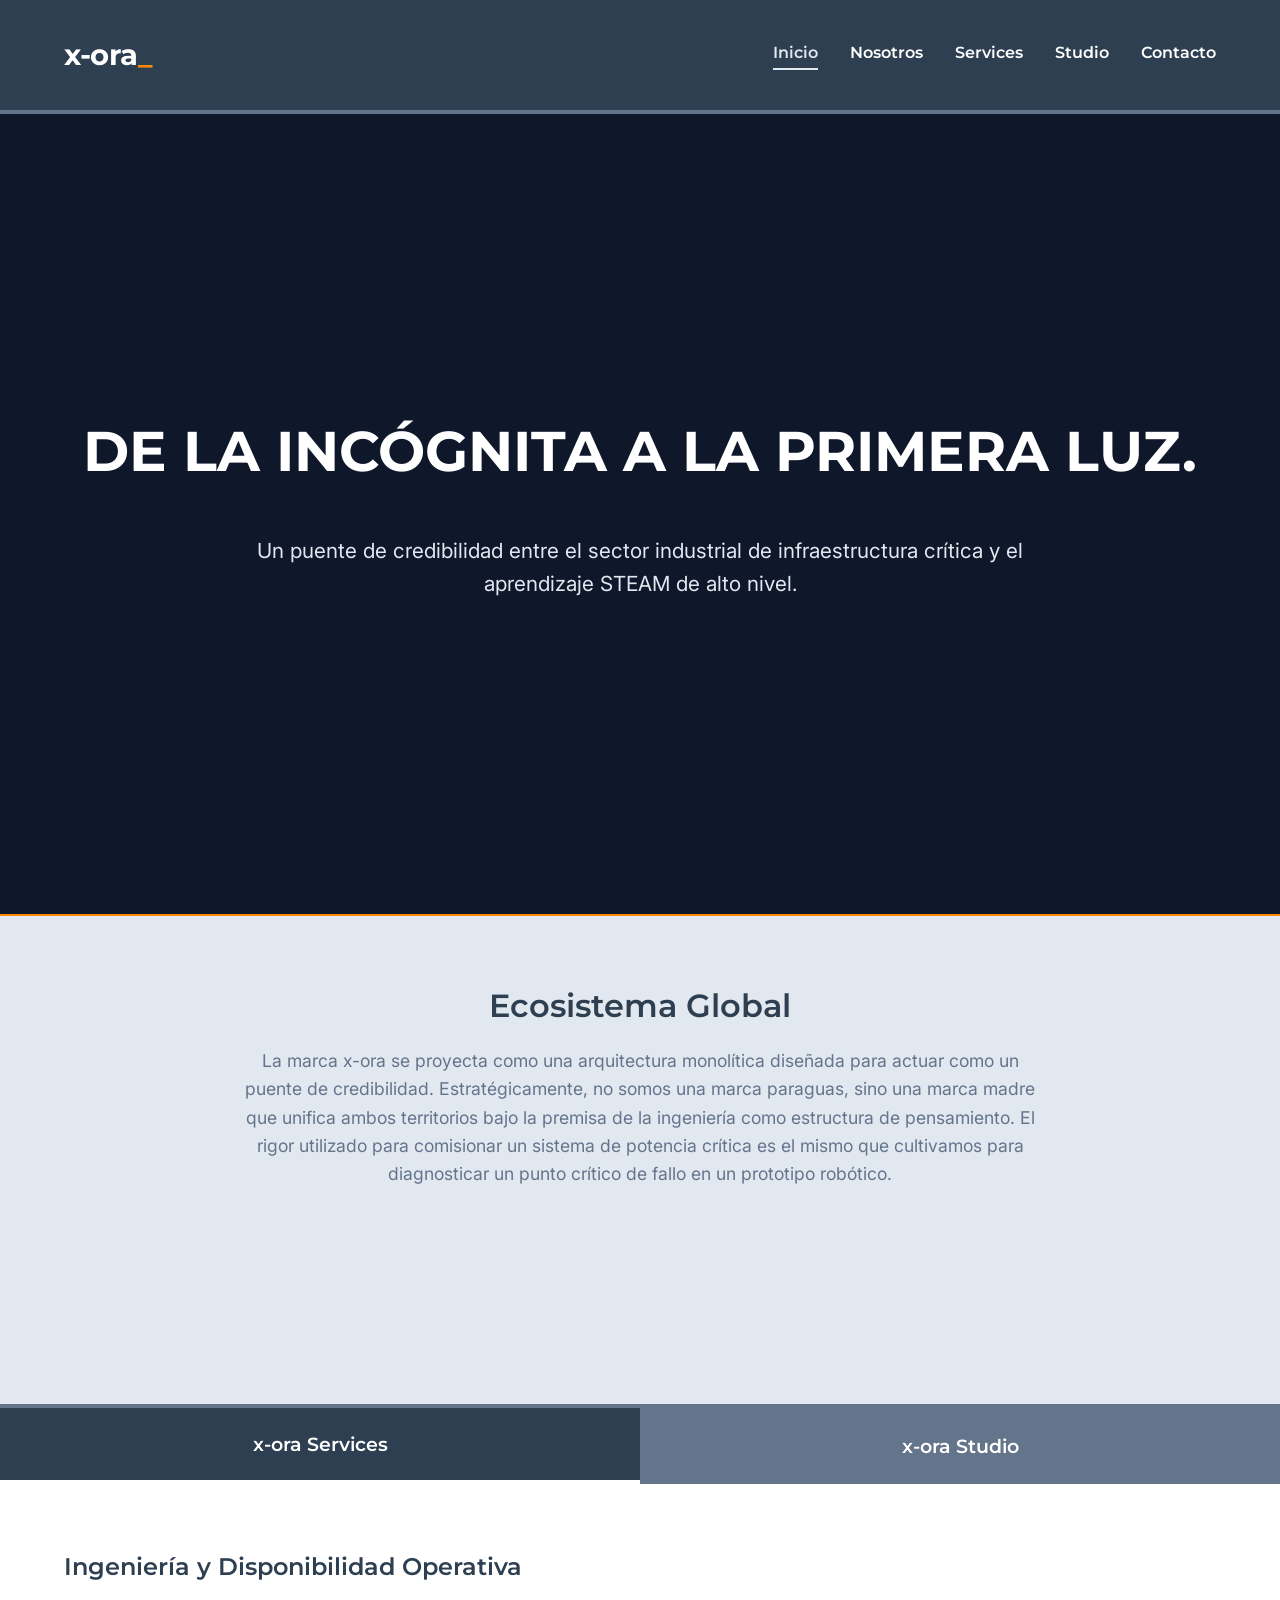
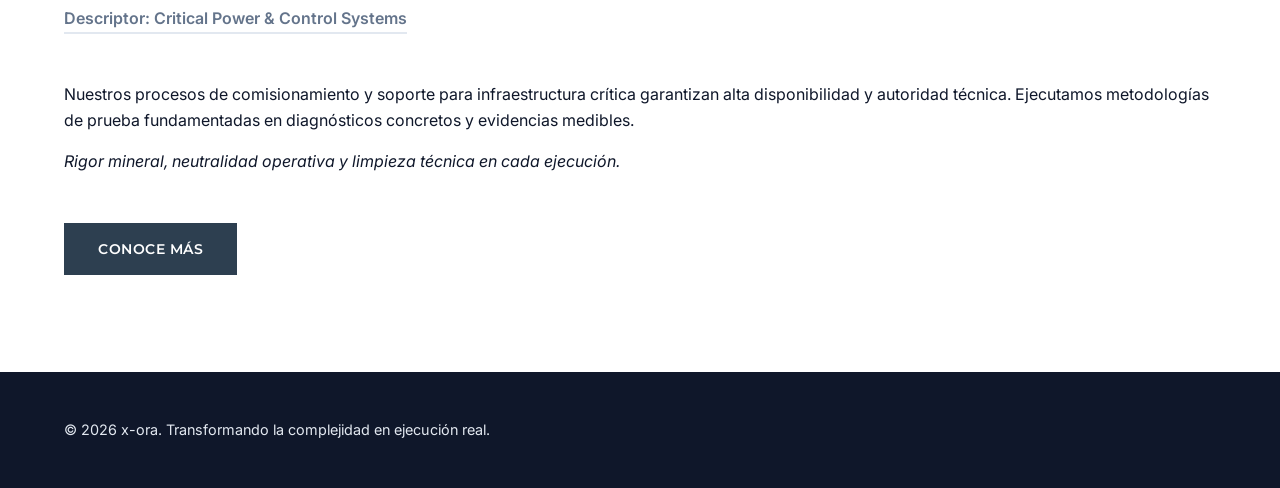
==== index.html @ 54399c78 "Checkpoint: estado previo a la iteración de homepage Punto de restauración antes de rediseñar index." ====
<!DOCTYPE html>
<html lang="es">
<head>
    <meta charset="UTF-8">
    <meta name="viewport" content="width=device-width, initial-scale=1.0">
    <title>x-ora | De la incógnita a la primera luz</title>
    
    <!-- Importación de Tipografías según el manual -->
    <link href="https://fonts.googleapis.com/css2?family=Inter:wght@400;600&family=Montserrat:wght@600;700&display=swap" rel="stylesheet">
    
    <!-- Enlace al archivo CSS externo -->
    <link rel="stylesheet" href="styles.css">
</head>
<body>

    <!-- CABECERA CON NAV BAR -->
    <header>
        <div class="logo">
            <a href="index.html">x-ora<span class="logo-luz">_</span></a>
        </div>
        <nav class="main-nav">
            <a href="index.html" style="color: var(--gris-platino); border-bottom: 2px solid var(--gris-platino); padding-bottom: 0.2rem;">Inicio</a>
            <a href="about.html">Nosotros</a>
            <a href="services.html">Services</a>
            <a href="studio.html">Studio</a>
            <a href="contacto.html">Contacto</a>
        </nav>
    </header>

    <!-- HERO / FILOSOFÍA (Texto Centrado) -->
    <section class="hero">
        <h1>De la incógnita a la primera luz.</h1>
        <p>Un puente de credibilidad entre el sector industrial de infraestructura crítica y el aprendizaje STEAM de alto nivel.</p>
    </section>

    <!-- SECCIÓN: X-ORA GENERAL (La Marca Madre) -->
    <section class="content-section bg-gris" style="display: block; text-align: center; padding: 4rem 5%; border-bottom: 4px solid var(--gris-acero);">
        <h2 style="font-size: 2rem; margin-bottom: 1rem;">Ecosistema Global</h2>
        <p style="max-width: 800px; margin: 0 auto; color: var(--gris-acero); font-size: 1.1rem;">
            La marca x-ora se proyecta como una arquitectura monolítica diseñada para actuar como un puente de credibilidad. Estratégicamente, no somos una marca paraguas, sino una marca madre que unifica ambos territorios bajo la premisa de la ingeniería como estructura de pensamiento. El rigor utilizado para comisionar un sistema de potencia crítica es el mismo que cultivamos para diagnosticar un punto crítico de fallo en un prototipo robótico.
        </p>
    </section>

    <!-- NAVEGACIÓN DUAL (Tabs) -->
    <div class="tab-container">
        <button class="tab-btn active-services" id="btn-services" onclick="switchTab('services')">x-ora Services</button>
        <button class="tab-btn" id="btn-studio" onclick="switchTab('studio')">x-ora Studio</button>
    </div>

    <!-- SECCIÓN: SERVICES -->
    <section id="services" class="content-section active">
        <h2>Ingeniería y Disponibilidad Operativa</h2>
        <span class="descriptor">Descriptor: Critical Power & Control Systems</span>
        <p>Nuestros procesos de comisionamiento y soporte para infraestructura crítica garantizan alta disponibilidad y autoridad técnica. Ejecutamos metodologías de prueba fundamentadas en diagnósticos concretos y evidencias medibles.</p>
        <p><em>Rigor mineral, neutralidad operativa y limpieza técnica en cada ejecución.</em></p>
        
        <!-- Botón a Services -->
        <a href="services.html" class="btn btn-services">Conoce más</a>
    </section>

    <!-- SECCIÓN: STUDIO -->
    <section id="studio" class="content-section">
        <h2>Ecosistema Educativo y Código STARIS</h2>
        <span class="descriptor">Descriptor: Engineering & Technology</span>
        <p>Un entorno de aprendizaje premium que inspira mediante el reto técnico. Diagnosticamos puntos críticos de fallo e iteramos prototipos tratando a nuestros estudiantes como personas altamente capaces.</p>
        <p><em>El destello de la comprensión y el nacimiento del conocimiento sin estéticas lúdicas superficiales.</em></p>
        
        <!-- Botón a Studio -->
        <a href="studio.html" class="btn btn-studio">Conoce más</a>
    </section>

    <!-- PIE DE PÁGINA -->
    <footer>
        <p>&copy; 2026 x-ora. Transformando la complejidad en ejecución real.</p>
    </footer>

    <!-- Enlace al archivo JavaScript externo -->
    <script src="script.js"></script>
</body>
</html>
---- styles.css ----
/* SISTEMA DE COLOR (GAMA CROMÁTICA) */
:root {
    --azul-profundo: #2d3f50;
    --naranja-aurora: #ff8a00;
    --gris-platino: #e2e8f0;
    --gris-acero: #64748b;
    --azul-medianoche: #0f172a;
    --blanco: #ffffff;
}

/* SISTEMA TIPOGRÁFICO Y ESTRUCTURA BÁSICA */
body {
    font-family: 'Inter', sans-serif;
    font-weight: 400;
    color: var(--azul-medianoche);
    background-color: var(--gris-platino);
    margin: 0;
    padding: 0;
    text-align: left; /* Alineación izquierda para rigor editorial */
    line-height: 1.6;
}

h1, h2, h3 {
    font-family: 'Montserrat', sans-serif;
    margin-top: 0;
}

h1 {
    font-weight: 700; /* Bold */
    text-transform: uppercase;
    color: var(--blanco);
}

h2 {
    font-weight: 600; /* Semi-Bold */
    color: var(--azul-profundo);
}

/* NAVEGACIÓN Y HEADER */
header {
    background-color: var(--azul-profundo);
    padding: 2rem 5%;
    display: flex;
    justify-content: space-between;
    align-items: center;
    border-bottom: 4px solid var(--gris-acero);
}

.logo {
    font-family: 'Montserrat', sans-serif;
    font-weight: 700;
    font-size: 1.8rem;
    color: var(--blanco);
    letter-spacing: -0.5px;
}

.logo-luz {
    color: var(--naranja-aurora); /* Síntesis abstracta de la aurora */
}

.header-subtitle {
    color: var(--gris-platino); 
    font-family: 'Inter', sans-serif;
}

/* Modifica tu clase .hero existente por esto: */
/* HERO SECTION (Pantalla Completa) */
.hero {
    background-color: var(--azul-medianoche);
    color: var(--blanco);
    padding: 0 5%; /* Quitamos el padding vertical para usar el centrado de Flexbox */
    min-height: calc(100vh - 100px); /* Ocupa toda la pantalla restando el tamaño aproximado de la cabecera */
    text-align: center;
    border-bottom: 2px solid var(--naranja-aurora);
    display: flex;
    flex-direction: column;
    justify-content: center; /* Centra el contenido verticalmente */
    align-items: center; /* Centra el contenido horizontalmente */
}

.hero h1 {
    font-size: 3.5rem; /* Hacemos el texto un poco más grande para aprovechar el espacio */
    margin-bottom: 1rem;
}

.hero p {
    font-size: 1.3rem;
    color: var(--gris-platino);
    max-width: 800px;
    margin-left: auto;
    margin-right: auto;
}

/* Ajuste responsive para pantallas móviles */
@media (max-width: 768px) {
    .hero h1 {
        font-size: 2.5rem;
    }
    .hero p {
        font-size: 1.1rem;
    }
}

/* TABS (DUALISMO DE MARCA) */
.tab-container {
    display: flex;
    background-color: var(--gris-acero);
}

.tab-btn {
    flex: 1;
    padding: 1.5rem;
    background: none;
    border: none;
    color: var(--blanco);
    font-family: 'Montserrat', sans-serif;
    font-weight: 600;
    font-size: 1.2rem;
    cursor: pointer;
    transition: background-color 0.3s;
}

.tab-btn.active-services {
    background-color: var(--azul-profundo);
    border-bottom: 4px solid var(--blanco);
}

.tab-btn.active-studio {
    background-color: var(--naranja-aurora);
    border-bottom: 4px solid var(--azul-medianoche);
    color: var(--azul-medianoche);
}

/* SECCIONES DE CONTENIDO */
.content-section {
    display: none;
    padding: 4rem 5%;
    background-color: var(--blanco);
    min-height: 40vh;
}

.content-section.active {
    display: block;
}

.descriptor {
    font-family: 'Inter', sans-serif;
    font-weight: 600;
    color: var(--gris-acero);
    margin-bottom: 2rem;
    display: inline-block;
    border-bottom: 2px solid var(--gris-platino);
}

/* BOTONES "CONOCE MÁS" */
.btn {
    display: inline-block;
    margin-top: 2rem;
    padding: 0.8rem 2rem;
    font-family: 'Montserrat', sans-serif;
    font-weight: 600;
    text-decoration: none;
    text-transform: uppercase;
    font-size: 0.9rem;
    letter-spacing: 0.5px;
    transition: all 0.3s ease;
}

.btn-services {
    background-color: var(--azul-profundo);
    color: var(--blanco);
    border: 2px solid var(--azul-profundo);
}

.btn-services:hover {
    background-color: var(--azul-medianoche);
    border-color: var(--azul-medianoche);
}

.btn-studio {
    background-color: var(--blanco);
    color: var(--naranja-aurora);
    border: 2px solid var(--naranja-aurora);
}

.btn-studio:hover {
    background-color: var(--naranja-aurora);
    color: var(--azul-medianoche); /* Equilibrio profesional para Studio */
}

/* FOOTER */
footer {
    background-color: var(--azul-medianoche);
    color: var(--gris-platino);
    text-align: left;
    padding: 2rem 5%;
    font-size: 0.9rem;
}

/* NAVEGACIÓN PRINCIPAL (NAV BAR) */
.main-nav {
    display: flex;
    gap: 2rem;
}

.main-nav a {
    color: var(--blanco);
    text-decoration: none;
    font-family: 'Montserrat', sans-serif;
    font-weight: 600;
    font-size: 1rem;
    transition: color 0.3s;
}

.main-nav a:hover, .main-nav a.active-nav {
    color: var(--naranja-aurora); /* Acento sutil para ubicación */
}

/* ENLACE LOGO */
.logo a {
    color: var(--blanco);
    text-decoration: none;
}

/* VARIANTES DE SECCIÓN PARA SERVICES */
.hero-services {
    background-color: var(--azul-medianoche);
    color: var(--blanco);
    padding: 6rem 5%;
    text-align: left;
    border-bottom: 4px solid var(--azul-profundo); /* Menos naranja, más rigor industrial */
}

.hero-services h1 {
    font-size: 2.5rem;
    margin-bottom: 0.2rem;
}

.bg-gris {
    background-color: var(--gris-platino); /* Alternancia de rigor mineral */
}

/* CUADRÍCULAS (GRIDS) TÉCNICAS */
.grid-container {
    display: grid;
    grid-template-columns: repeat(auto-fit, minmax(300px, 1fr));
    gap: 2rem;
    margin-top: 2rem;
}

.card {
    background-color: var(--blanco);
    border-top: 4px solid var(--azul-profundo);
    padding: 2rem;
    box-shadow: 0 4px 6px rgba(0,0,0,0.05);
}

.card.card-alt {
    background-color: var(--azul-profundo);
    color: var(--blanco);
    border-top: 4px solid var(--gris-acero);
}

.card h3 {
    color: var(--azul-medianoche);
    margin-bottom: 1rem;
}

.card.card-alt h3 {
    color: var(--blanco);
}

/* LISTAS TÉCNICAS */
.tech-list {
    list-style: none;
    padding: 0;
}

.tech-list li {
    padding: 0.5rem 0;
    border-bottom: 1px solid var(--gris-platino);
    font-family: 'Inter', sans-serif;
    color: var(--gris-acero);
}

.tech-list li::before {
    content: "■ ";
    color: var(--azul-profundo);
    font-size: 0.8rem;
    margin-right: 0.5rem;
}

/* NAVEGACIÓN ACTIVA STUDIO */
.main-nav a.active-nav-studio {
    color: var(--naranja-aurora);
}

/* HERO SECTION STUDIO */
.hero-studio {
    background-color: var(--azul-medianoche);
    color: var(--blanco);
    padding: 6rem 5%;
    text-align: left;
    border-bottom: 4px solid var(--naranja-aurora);
}

.hero-studio h1 {
    font-size: 2.5rem;
    margin-bottom: 0.2rem;
}

/* TARJETAS STUDIO (Borde Naranja) */
.card-studio {
    background-color: var(--blanco);
    border-top: 4px solid var(--naranja-aurora);
    padding: 2rem;
    box-shadow: 0 4px 6px rgba(0,0,0,0.05);
}

.card-studio h3 {
    color: var(--azul-medianoche);
    margin-bottom: 1rem;
}

/* BOTÓN CALL TO ACTION STUDIO */
.btn-studio-solid {
    display: inline-block;
    background-color: var(--naranja-aurora);
    color: var(--azul-medianoche);
    font-family: 'Montserrat', sans-serif;
    font-weight: 600;
    text-transform: uppercase;
    padding: 1rem 2rem;
    text-decoration: none;
    border: none;
    cursor: pointer;
    transition: background-color 0.3s;
    margin-top: 1rem;
}

.btn-studio-solid:hover {
    background-color: var(--blanco);
    color: var(--naranja-aurora);
    box-shadow: inset 0 0 0 2px var(--naranja-aurora);
}

/* ESTRUCTURA CONTACTO Y MAPA */
.contact-grid {
    display: grid;
    grid-template-columns: 1fr 1fr;
    gap: 3rem;
    margin-top: 2rem;
}

.contact-info p {
    font-family: 'Inter', sans-serif;
    color: var(--gris-acero);
    margin-bottom: 1rem;
}

.contact-info h3 {
    color: var(--azul-profundo);
    margin-top: 2rem;
}

/* RESPONSIVE CONTACTO */
@media (max-width: 768px) {
    .contact-grid {
        grid-template-columns: 1fr;
    }
}

/* NAVEGACIÓN ACTIVA ABOUT */
.main-nav a.active-nav-about {
    color: var(--gris-platino);
    border-bottom: 2px solid var(--gris-platino);
    padding-bottom: 0.2rem;
}

/* HERO SECTION ABOUT (Marca Madre) */
.hero-about {
    background-color: var(--azul-profundo); /* Azul fundacional de la marca madre */
    color: var(--blanco);
    padding: 6rem 5%;
    text-align: left;
    border-bottom: 4px solid var(--gris-platino);
}

.hero-about h1 {
    font-size: 2.5rem;
    margin-bottom: 0.2rem;
}

/* TARJETAS DE GÉNESIS (Historia) */
.genesis-grid {
    display: grid;
    grid-template-columns: repeat(auto-fit, minmax(250px, 1fr));
    gap: 2rem;
    margin-top: 2rem;
}

.genesis-card {
    background-color: var(--blanco);
    border-left: 4px solid var(--azul-profundo);
    padding: 1.5rem;
    box-shadow: 0 4px 6px rgba(0,0,0,0.05);
}

.genesis-card h3 {
    color: var(--azul-medianoche);
    font-size: 1.5rem;
    margin-bottom: 0.5rem;
}

/* RELACIÓN SERVICES & STUDIO (Dualismo) */
.dualism-container {
    display: flex;
    flex-wrap: wrap;
    gap: 0;
    margin-top: 2rem;
    border-radius: 4px;
    overflow: hidden;
    box-shadow: 0 4px 10px rgba(0,0,0,0.1);
}

.dualism-side {
    flex: 1;
    min-width: 300px;
    padding: 3rem;
}

.dualism-services {
    background-color: var(--azul-medianoche);
    color: var(--blanco);
    border-top: 4px solid var(--azul-profundo);
}

.dualism-studio {
    background-color: var(--blanco);
    color: var(--azul-medianoche);
    border-top: 4px solid var(--naranja-aurora);
}

.dualism-side h3 {
    margin-bottom: 1rem;
}

.dualism-services h3 {
    color: var(--blanco);
}

/* NAVEGACIÓN ACTIVA CONTACTO */
.main-nav a.active-nav-contact {
    color: var(--gris-platino);
    border-bottom: 2px solid var(--gris-platino);
    padding-bottom: 0.2rem;
}

/* HERO SECTION CONTACTO */
.hero-contact {
    background-color: var(--azul-medianoche);
    color: var(--blanco);
    padding: 6rem 5%;
    text-align: left;
    border-bottom: 4px solid var(--gris-acero);
}

.hero-contact h1 {
    font-size: 2.5rem;
    margin-bottom: 0.2rem;
}

/* ESTILOS DE FORMULARIO DE CONTACTO (Arquitectura Geométrica) */
.form-container {
    background-color: var(--gris-platino);
    padding: 3rem;
    border-top: 4px solid var(--azul-profundo);
    margin-top: 2rem;
    box-shadow: 0 4px 6px rgba(0,0,0,0.05);
}

/* Variante Formulario Studio */
.form-container.studio-form {
    background-color: var(--blanco);
    border: 1px solid var(--gris-platino);
    border-top: 4px solid var(--naranja-aurora);
}

.form-grid {
    display: grid;
    grid-template-columns: 1fr 1fr;
    gap: 1.5rem;
}

.form-group {
    display: flex;
    flex-direction: column;
}

.form-group.full-width {
    grid-column: span 2;
}

.form-group label {
    font-family: 'Inter', sans-serif;
    font-weight: 600;
    color: var(--azul-medianoche);
    margin-bottom: 0.5rem;
    font-size: 0.9rem;
    text-transform: uppercase;
    letter-spacing: 0.5px;
}

/* Inputs técnicos, sin bordes redondeados (0px) */
.form-group input, 
.form-group textarea, 
.form-group select {
    padding: 0.8rem;
    border: 1px solid var(--gris-acero);
    font-family: 'Inter', sans-serif;
    background-color: var(--blanco);
    color: var(--azul-medianoche);
    outline: none;
    border-radius: 0; 
    transition: border-color 0.3s;
}

.form-group input:focus, 
.form-group textarea:focus, 
.form-group select:focus {
    border-color: var(--azul-profundo);
}

.studio-form .form-group input:focus, 
.studio-form .form-group textarea:focus, 
.studio-form .form-group select:focus {
    border-color: var(--naranja-aurora);
}

/* Botones de Envío */
.submit-btn {
    margin-top: 1.5rem;
    padding: 1rem 2rem;
    font-family: 'Montserrat', sans-serif;
    font-weight: 600;
    text-transform: uppercase;
    cursor: pointer;
    border: none;
    transition: all 0.3s ease;
}

.submit-services {
    background-color: var(--azul-profundo);
    color: var(--blanco);
}

.submit-services:hover {
    background-color: var(--azul-medianoche);
}

.submit-studio {
    background-color: var(--naranja-aurora);
    color: var(--azul-medianoche);
}

.submit-studio:hover {
    background-color: var(--blanco);
    box-shadow: inset 0 0 0 2px var(--naranja-aurora);
}

/* Responsive para formularios */
@media (max-width: 768px) {
    .form-grid {
        grid-template-columns: 1fr;
    }
    .form-group.full-width {
        grid-column: span 1;
    }
}

/* =========================================
   SISTEMA DE COBERTURA GLOBAL E INTERACTIVO (LOW-POLY)
   ========================================= */
.mapa-dashboard {
    display: grid;
    grid-template-columns: 2fr 1fr;
    gap: 2rem;
    background-color: var(--blanco);
    border: 1px solid var(--gris-platino);
    border-top: 4px solid var(--azul-profundo);
    padding: 2rem;
    box-shadow: 0 4px 6px rgba(0,0,0,0.05);
    align-items: center;
}

.mapa-svg {
    width: 100%;
    height: auto;
    display: block;
    filter: drop-shadow(0 8px 12px rgba(0,0,0,0.08));
}

/* Estilos de los Polígonos Base */
.mapa-svg path {
    fill: var(--gris-platino);
    stroke: var(--azul-medianoche); /* Bordes oscuros y afilados */
    stroke-width: 2.5;
    stroke-linejoin: round;
    transition: all 0.3s ease;
}

/* Triangulación Interna (Estética Low-Poly) */
.mapa-svg .linea-interna {
    fill: none;
    stroke: var(--azul-medianoche);
    stroke-width: 1.5;
    pointer-events: none; /* Permite que los clics traspasen a los países */
}

/* Países inactivos sutiles al pasar el mouse */
.mapa-svg path:not(.pais-activo):hover {
    fill: var(--gris-acero);
}

/* Países Activos (México y USA) */
.mapa-svg path.pais-activo {
    fill: var(--azul-profundo);
    cursor: crosshair; /* Cursor técnico */
}

.mapa-svg path.pais-activo:hover,
.mapa-svg path.pais-activo.seleccionado {
    fill: var(--naranja-aurora); /* Acento cognitivo que indica selección activa */
    stroke: var(--azul-medianoche);
}

/* Panel de Telemetría (Info) */
.info-panel {
    background-color: var(--gris-platino);
    padding: 2rem;
    border-left: 4px solid var(--gris-acero);
    min-height: 280px;
    display: flex;
    flex-direction: column;
    justify-content: center;
}

.info-panel h3 {
    font-family: 'Montserrat', sans-serif;
    color: var(--azul-medianoche);
    font-size: 1.2rem;
    margin-bottom: 1rem;
    text-transform: uppercase;
    border-bottom: 2px solid var(--gris-acero);
    padding-bottom: 0.5rem;
}

.info-panel p {
    font-family: 'Inter', sans-serif;
    color: var(--gris-acero);
    font-size: 0.95rem;
    margin-bottom: 0.8rem;
}

.info-panel strong {
    color: var(--azul-profundo);
}

@media (max-width: 768px) {
    .mapa-dashboard {
        grid-template-columns: 1fr;
    }
    .info-panel {
        border-left: none;
        border-top: 4px solid var(--gris-acero);
        min-height: auto;
    }
}
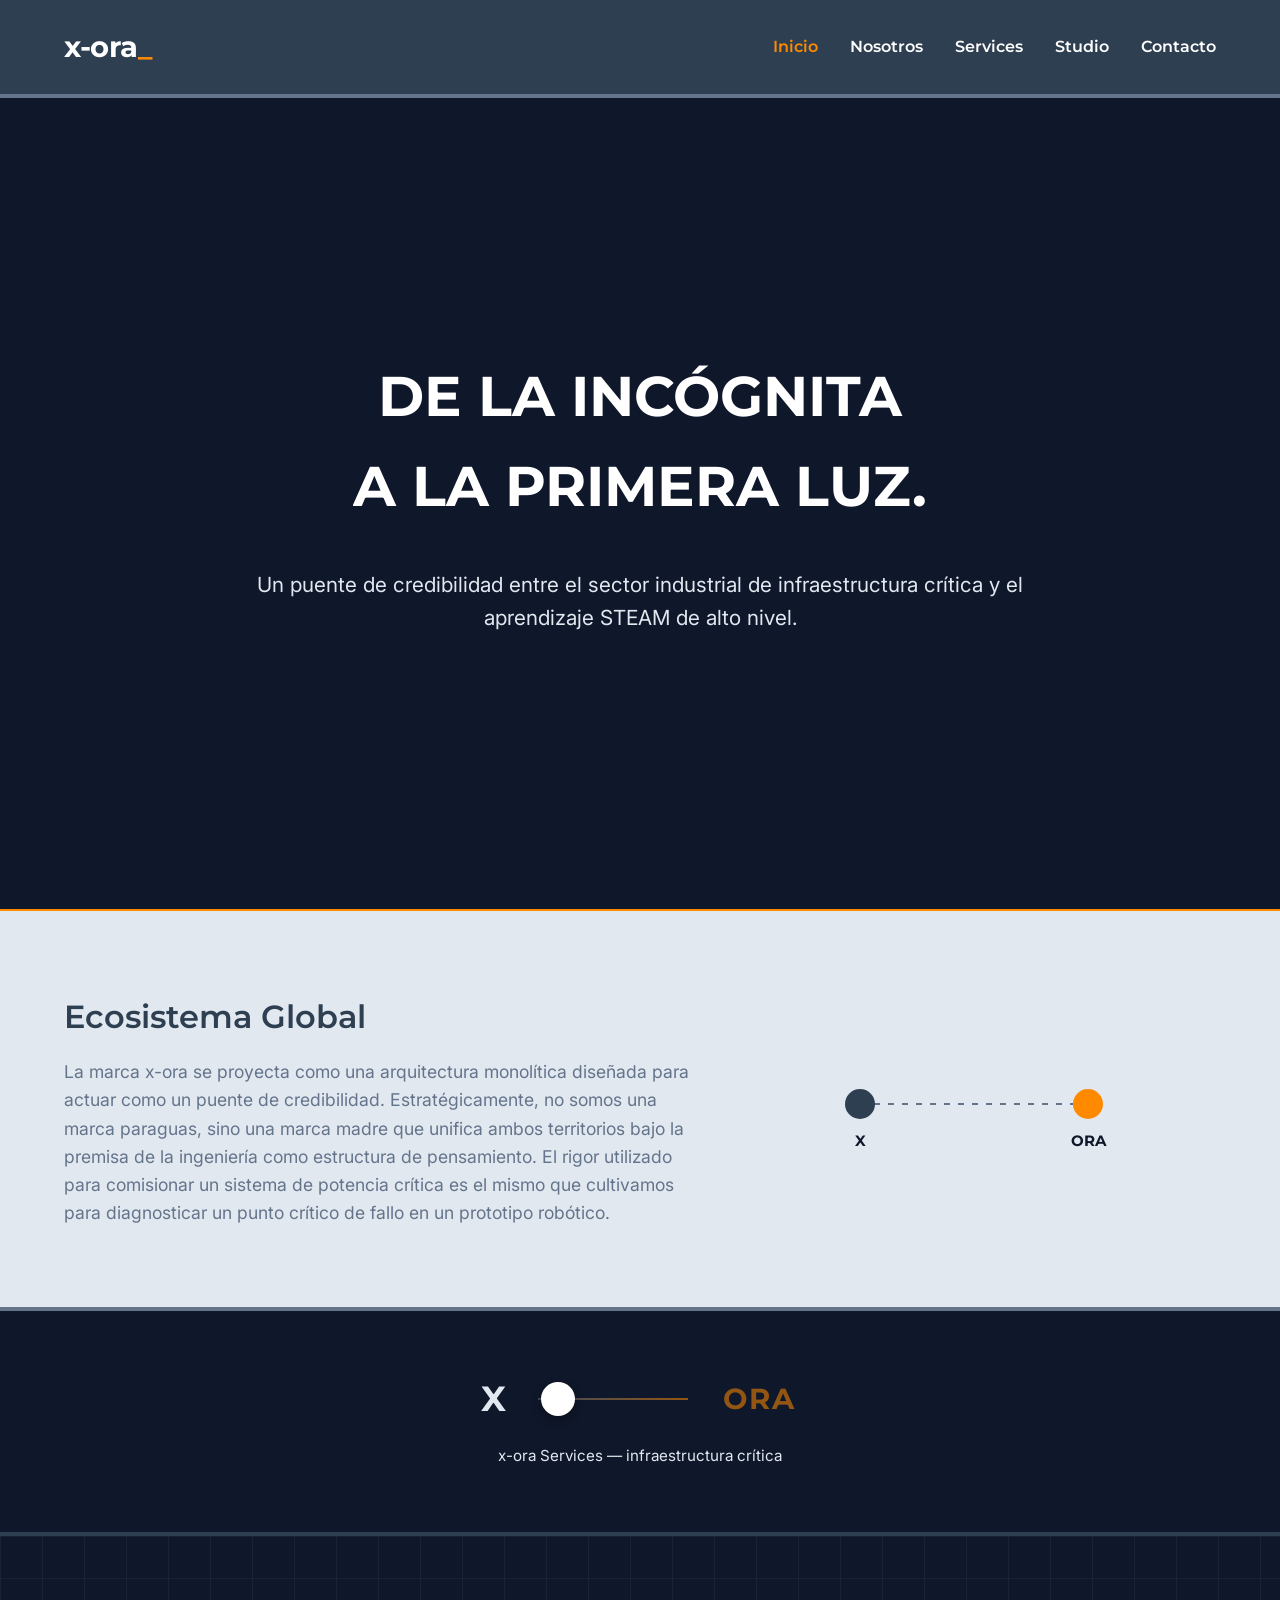
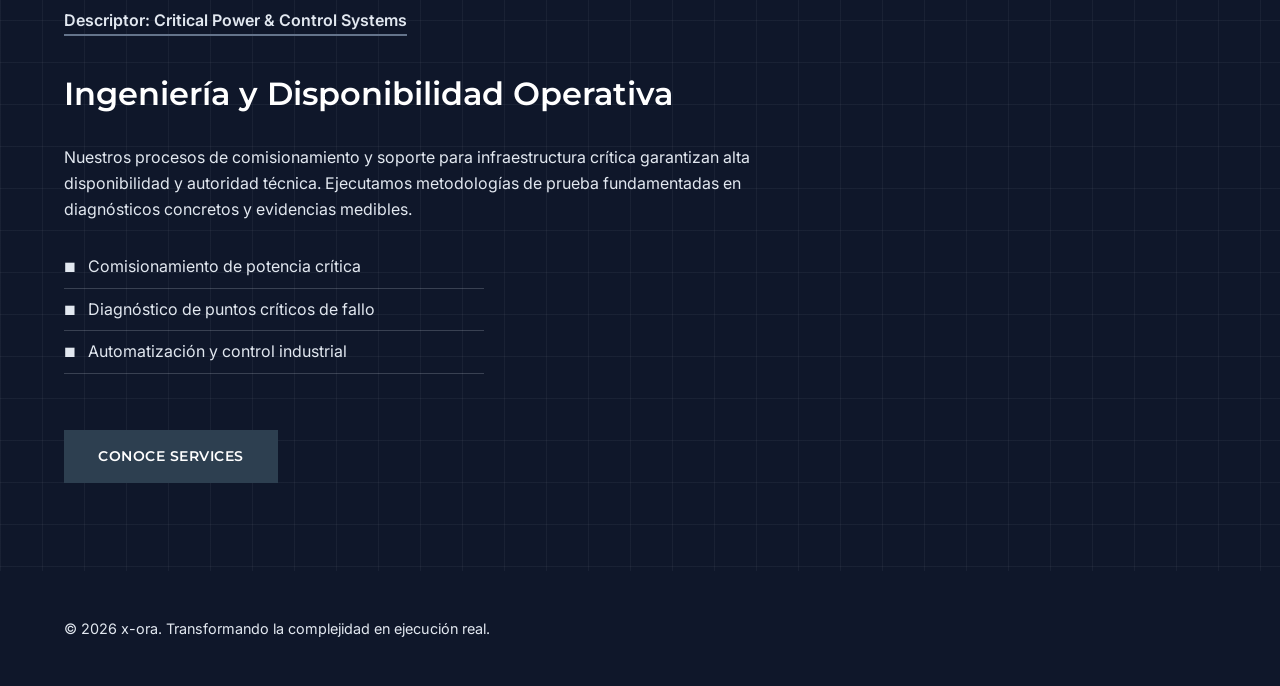
==== commit 95e293d3: "Rediseño de homepage: switch X-ORA como transición de territorio Reemplaza los tabs Services/Studio " ====
--- a/index.html
+++ b/index.html
@@ -4,22 +4,29 @@
     <meta charset="UTF-8">
     <meta name="viewport" content="width=device-width, initial-scale=1.0">
     <title>x-ora | De la incógnita a la primera luz</title>
-    
+
     <!-- Importación de Tipografías según el manual -->
+    <link rel="preconnect" href="https://fonts.googleapis.com">
     <link href="https://fonts.googleapis.com/css2?family=Inter:wght@400;600&family=Montserrat:wght@600;700&display=swap" rel="stylesheet">
-    
+
     <!-- Enlace al archivo CSS externo -->
     <link rel="stylesheet" href="styles.css">
 </head>
 <body>
 
     <!-- CABECERA CON NAV BAR -->
-    <header>
+    <header id="siteHeader">
         <div class="logo">
             <a href="index.html">x-ora<span class="logo-luz">_</span></a>
         </div>
-        <nav class="main-nav">
-            <a href="index.html" style="color: var(--gris-platino); border-bottom: 2px solid var(--gris-platino); padding-bottom: 0.2rem;">Inicio</a>
+
+        <button class="nav-toggle" id="navToggle" type="button" aria-expanded="false" aria-controls="mainNav">
+            <span></span><span></span><span></span>
+            <span class="sr-only">Abrir menú</span>
+        </button>
+
+        <nav class="main-nav" id="mainNav">
+            <a href="index.html" class="active-nav">Inicio</a>
             <a href="about.html">Nosotros</a>
             <a href="services.html">Services</a>
             <a href="studio.html">Studio</a>
@@ -27,47 +34,78 @@
         </nav>
     </header>
 
-    <!-- HERO / FILOSOFÍA (Texto Centrado) -->
+    <!-- HERO / FILOSOFÍA -->
     <section class="hero">
-        <h1>De la incógnita a la primera luz.</h1>
-        <p>Un puente de credibilidad entre el sector industrial de infraestructura crítica y el aprendizaje STEAM de alto nivel.</p>
+        <h1 class="hero-title">
+            <span class="line"><span class="line-inner">De la incógnita</span></span>
+            <span class="line"><span class="line-inner">a la primera luz.</span></span>
+        </h1>
+        <p class="hero-sub">Un puente de credibilidad entre el sector industrial de infraestructura crítica y el aprendizaje STEAM de alto nivel.</p>
     </section>
 
-    <!-- SECCIÓN: X-ORA GENERAL (La Marca Madre) -->
-    <section class="content-section bg-gris" style="display: block; text-align: center; padding: 4rem 5%; border-bottom: 4px solid var(--gris-acero);">
-        <h2 style="font-size: 2rem; margin-bottom: 1rem;">Ecosistema Global</h2>
-        <p style="max-width: 800px; margin: 0 auto; color: var(--gris-acero); font-size: 1.1rem;">
-            La marca x-ora se proyecta como una arquitectura monolítica diseñada para actuar como un puente de credibilidad. Estratégicamente, no somos una marca paraguas, sino una marca madre que unifica ambos territorios bajo la premisa de la ingeniería como estructura de pensamiento. El rigor utilizado para comisionar un sistema de potencia crítica es el mismo que cultivamos para diagnosticar un punto crítico de fallo en un prototipo robótico.
-        </p>
+    <!-- MANIFIESTO: X-ORA COMO MARCA MADRE -->
+    <section class="manifesto reveal" aria-labelledby="manifesto-title">
+        <div class="manifesto-text">
+            <h2 id="manifesto-title">Ecosistema Global</h2>
+            <p>
+                La marca x-ora se proyecta como una arquitectura monolítica diseñada para actuar como un puente de credibilidad. Estratégicamente, no somos una marca paraguas, sino una marca madre que unifica ambos territorios bajo la premisa de la ingeniería como estructura de pensamiento. El rigor utilizado para comisionar un sistema de potencia crítica es el mismo que cultivamos para diagnosticar un punto crítico de fallo en un prototipo robótico.
+            </p>
+        </div>
+        <svg class="bridge-diagram" viewBox="0 0 320 130" aria-hidden="true" focusable="false">
+            <line x1="46" y1="60" x2="274" y2="60" class="bridge-line" />
+            <circle cx="46" cy="60" r="15" class="bridge-node bridge-node-services" />
+            <circle cx="274" cy="60" r="15" class="bridge-node bridge-node-studio" />
+            <text x="46" y="102" class="bridge-label">X</text>
+            <text x="274" y="102" class="bridge-label">ORA</text>
+        </svg>
     </section>
 
-    <!-- NAVEGACIÓN DUAL (Tabs) -->
-    <div class="tab-container">
-        <button class="tab-btn active-services" id="btn-services" onclick="switchTab('services')">x-ora Services</button>
-        <button class="tab-btn" id="btn-studio" onclick="switchTab('studio')">x-ora Studio</button>
-    </div>
+    <!-- SWITCH X — ORA: TRANSICIÓN DE TERRITORIO -->
+    <section class="switch-section reveal" aria-labelledby="switch-title">
+        <h2 id="switch-title" class="sr-only">Selecciona un territorio x-ora</h2>
 
-    <!-- SECCIÓN: SERVICES -->
-    <section id="services" class="content-section active">
-        <h2>Ingeniería y Disponibilidad Operativa</h2>
-        <span class="descriptor">Descriptor: Critical Power & Control Systems</span>
-        <p>Nuestros procesos de comisionamiento y soporte para infraestructura crítica garantizan alta disponibilidad y autoridad técnica. Ejecutamos metodologías de prueba fundamentadas en diagnósticos concretos y evidencias medibles.</p>
-        <p><em>Rigor mineral, neutralidad operativa y limpieza técnica en cada ejecución.</em></p>
-        
-        <!-- Botón a Services -->
-        <a href="services.html" class="btn btn-services">Conoce más</a>
+        <div class="xora-switch" id="xoraSwitch" data-territory="services">
+            <button type="button" class="switch-word switch-word-x is-active" id="labelServices" data-target="services">X</button>
+
+            <span class="switch-track">
+                <span class="switch-rail" aria-hidden="true"></span>
+                <span class="switch-pulse" aria-hidden="true"></span>
+                <input type="range" min="0" max="1" step="1" value="0" class="switch-input" id="territoryRange" aria-label="Cambiar entre x-ora Services y x-ora Studio">
+                <span class="switch-thumb" aria-hidden="true"></span>
+            </span>
+
+            <button type="button" class="switch-word switch-word-ora" id="labelStudio" data-target="studio">ORA</button>
+        </div>
+
+        <p class="switch-caption" id="switchCaption">x-ora Services — infraestructura crítica</p>
+        <p class="sr-only" id="switchAnnounce" role="status" aria-live="polite"></p>
     </section>
 
-    <!-- SECCIÓN: STUDIO -->
-    <section id="studio" class="content-section">
-        <h2>Ecosistema Educativo y Código STARIS</h2>
-        <span class="descriptor">Descriptor: Engineering & Technology</span>
-        <p>Un entorno de aprendizaje premium que inspira mediante el reto técnico. Diagnosticamos puntos críticos de fallo e iteramos prototipos tratando a nuestros estudiantes como personas altamente capaces.</p>
-        <p><em>El destello de la comprensión y el nacimiento del conocimiento sin estéticas lúdicas superficiales.</em></p>
-        
-        <!-- Botón a Studio -->
-        <a href="studio.html" class="btn btn-studio">Conoce más</a>
-    </section>
+    <!-- PANEL DE TERRITORIO -->
+    <div class="territory-wrapper" id="territoryWrapper" data-territory="services">
+        <span class="territory-bg territory-bg-services" aria-hidden="true"></span>
+        <span class="territory-bg territory-bg-studio" aria-hidden="true"></span>
+
+        <article class="territory-panel" id="panel-services" data-panel="services">
+            <span class="descriptor">Descriptor: Critical Power & Control Systems</span>
+            <h2>Ingeniería y Disponibilidad Operativa</h2>
+            <p>Nuestros procesos de comisionamiento y soporte para infraestructura crítica garantizan alta disponibilidad y autoridad técnica. Ejecutamos metodologías de prueba fundamentadas en diagnósticos concretos y evidencias medibles.</p>
+            <ul class="tech-list territory-list">
+                <li>Comisionamiento de potencia crítica</li>
+                <li>Diagnóstico de puntos críticos de fallo</li>
+                <li>Automatización y control industrial</li>
+            </ul>
+            <a href="services.html" class="btn btn-services">Conoce Services</a>
+        </article>
+
+        <article class="territory-panel" id="panel-studio" data-panel="studio" hidden>
+            <span class="descriptor">Descriptor: Engineering & Technology</span>
+            <h2>Ecosistema Educativo y Código STARIS</h2>
+            <p>Un entorno de aprendizaje premium que inspira mediante el reto técnico. Diagnosticamos puntos críticos de fallo e iteramos prototipos tratando a nuestros estudiantes como personas altamente capaces.</p>
+            <img src="assets/img1.jpeg" alt="Laboratorio STEAM de x-ora Studio, mesas y sillas de trabajo preparadas para prototipado" class="territory-image" loading="lazy" width="1600" height="1204">
+            <a href="studio.html" class="btn btn-studio">Conoce Studio</a>
+        </article>
+    </div>
 
     <!-- PIE DE PÁGINA -->
     <footer>
@@ -77,4 +115,4 @@
     <!-- Enlace al archivo JavaScript externo -->
     <script src="script.js"></script>
 </body>
-</html>+</html>
--- a/styles.css
+++ b/styles.css
@@ -6,6 +6,34 @@
     --gris-acero: #64748b;
     --azul-medianoche: #0f172a;
     --blanco: #ffffff;
+
+    /* Ritmo de movimiento (homepage) */
+    --ease-out: cubic-bezier(0.16, 1, 0.3, 1);
+    --dur-fast: 320ms;
+    --dur-territory: 620ms;
+    --dur-pulse: 550ms;
+}
+
+/* Respeto a la preferencia de movimiento reducido */
+@media (prefers-reduced-motion: reduce) {
+    *, *::before, *::after {
+        animation-duration: 0.001ms !important;
+        animation-iteration-count: 1 !important;
+        transition-duration: 0.001ms !important;
+        scroll-behavior: auto !important;
+    }
+}
+
+.sr-only {
+    position: absolute;
+    width: 1px;
+    height: 1px;
+    padding: 0;
+    margin: -1px;
+    overflow: hidden;
+    clip: rect(0, 0, 0, 0);
+    white-space: nowrap;
+    border: 0;
 }
 
 /* SISTEMA TIPOGRÁFICO Y ESTRUCTURA BÁSICA */
@@ -39,11 +67,20 @@
 /* NAVEGACIÓN Y HEADER */
 header {
     background-color: var(--azul-profundo);
-    padding: 2rem 5%;
+    padding: 1.5rem 5%;
     display: flex;
     justify-content: space-between;
     align-items: center;
     border-bottom: 4px solid var(--gris-acero);
+    position: sticky;
+    top: 0;
+    z-index: 100;
+    transition: padding var(--dur-fast) var(--ease-out), box-shadow var(--dur-fast) var(--ease-out);
+}
+
+header.is-scrolled {
+    padding: 0.9rem 5%;
+    box-shadow: 0 8px 24px rgba(15, 23, 42, 0.25);
 }
 
 .logo {
@@ -63,40 +100,66 @@
     font-family: 'Inter', sans-serif;
 }
 
-/* Modifica tu clase .hero existente por esto: */
 /* HERO SECTION (Pantalla Completa) */
 .hero {
     background-color: var(--azul-medianoche);
     color: var(--blanco);
-    padding: 0 5%; /* Quitamos el padding vertical para usar el centrado de Flexbox */
-    min-height: calc(100vh - 100px); /* Ocupa toda la pantalla restando el tamaño aproximado de la cabecera */
+    padding: 0 5%;
+    min-height: calc(100vh - 89px);
     text-align: center;
     border-bottom: 2px solid var(--naranja-aurora);
     display: flex;
     flex-direction: column;
-    justify-content: center; /* Centra el contenido verticalmente */
-    align-items: center; /* Centra el contenido horizontalmente */
-}
-
-.hero h1 {
-    font-size: 3.5rem; /* Hacemos el texto un poco más grande para aprovechar el espacio */
+    justify-content: center;
+    align-items: center;
+}
+
+.hero-title {
+    font-size: 3.5rem;
     margin-bottom: 1rem;
 }
 
-.hero p {
+.hero-title .line {
+    display: block;
+    overflow: hidden;
+}
+
+.hero-title .line-inner {
+    display: block;
+    transform: translateY(115%);
+    animation: line-up 0.8s var(--ease-out) forwards;
+}
+
+.hero-title .line:nth-child(2) .line-inner {
+    animation-delay: 0.12s;
+}
+
+.hero-sub {
     font-size: 1.3rem;
     color: var(--gris-platino);
     max-width: 800px;
     margin-left: auto;
     margin-right: auto;
+    opacity: 0;
+    transform: translateY(10px);
+    animation: fade-up 0.7s var(--ease-out) forwards;
+    animation-delay: 0.55s;
+}
+
+@keyframes line-up {
+    to { transform: translateY(0); }
+}
+
+@keyframes fade-up {
+    to { opacity: 1; transform: translateY(0); }
 }
 
 /* Ajuste responsive para pantallas móviles */
 @media (max-width: 768px) {
-    .hero h1 {
+    .hero-title {
         font-size: 2.5rem;
     }
-    .hero p {
+    .hero-sub {
         font-size: 1.1rem;
     }
 }
@@ -214,6 +277,71 @@
 
 .main-nav a:hover, .main-nav a.active-nav {
     color: var(--naranja-aurora); /* Acento sutil para ubicación */
+}
+
+/* TOGGLE DE NAVEGACIÓN MÓVIL */
+.nav-toggle {
+    display: none;
+    flex-direction: column;
+    justify-content: center;
+    align-items: center;
+    gap: 5px;
+    width: 44px;
+    height: 44px;
+    background: none;
+    border: none;
+    cursor: pointer;
+    padding: 0;
+}
+
+.nav-toggle span {
+    display: block;
+    width: 24px;
+    height: 2px;
+    background-color: var(--blanco);
+    transition: transform var(--dur-fast) var(--ease-out), opacity var(--dur-fast) var(--ease-out);
+}
+
+.nav-toggle[aria-expanded="true"] span:nth-child(1) {
+    transform: translateY(7px) rotate(45deg);
+}
+
+.nav-toggle[aria-expanded="true"] span:nth-child(2) {
+    opacity: 0;
+}
+
+.nav-toggle[aria-expanded="true"] span:nth-child(3) {
+    transform: translateY(-7px) rotate(-45deg);
+}
+
+@media (max-width: 860px) {
+    .nav-toggle {
+        display: flex;
+    }
+
+    .main-nav {
+        position: fixed;
+        top: 0;
+        right: 0;
+        height: 100vh;
+        width: min(78vw, 320px);
+        background-color: var(--azul-profundo);
+        flex-direction: column;
+        justify-content: center;
+        gap: 2.2rem;
+        padding: 2rem;
+        transform: translateX(100%);
+        transition: transform var(--dur-territory) var(--ease-out);
+        box-shadow: -12px 0 32px rgba(15, 23, 42, 0.35);
+    }
+
+    .main-nav.is-open {
+        transform: translateX(0);
+    }
+
+    .main-nav a {
+        font-size: 1.3rem;
+    }
 }
 
 /* ENLACE LOGO */
@@ -675,4 +803,344 @@
         border-top: 4px solid var(--gris-acero);
         min-height: auto;
     }
+}
+
+/* =========================================
+   HOMEPAGE — REVELACIÓN EN SCROLL
+   ========================================= */
+.reveal {
+    opacity: 0;
+    transform: translateY(24px);
+    transition: opacity 0.7s var(--ease-out), transform 0.7s var(--ease-out);
+}
+
+.reveal.is-visible {
+    opacity: 1;
+    transform: translateY(0);
+}
+
+/* =========================================
+   MANIFIESTO (PUENTE X — ORA)
+   ========================================= */
+.manifesto {
+    background-color: var(--gris-platino);
+    padding: 5rem 5%;
+    display: grid;
+    grid-template-columns: 1fr;
+    gap: 2.5rem;
+    align-items: center;
+    border-bottom: 4px solid var(--gris-acero);
+    text-align: center;
+}
+
+.manifesto-text h2 {
+    font-size: 2rem;
+    margin-bottom: 1rem;
+}
+
+.manifesto-text p {
+    max-width: 640px;
+    margin: 0 auto;
+    color: var(--gris-acero);
+    font-size: 1.1rem;
+}
+
+.bridge-diagram {
+    width: 100%;
+    max-width: 320px;
+    margin: 0 auto;
+}
+
+.bridge-line {
+    stroke: var(--gris-acero);
+    stroke-width: 2;
+    stroke-dasharray: 6 8;
+}
+
+.bridge-node-services {
+    fill: var(--azul-profundo);
+}
+
+.bridge-node-studio {
+    fill: var(--naranja-aurora);
+}
+
+.bridge-label {
+    font-family: 'Montserrat', sans-serif;
+    font-weight: 700;
+    font-size: 15px;
+    fill: var(--azul-medianoche);
+    text-anchor: middle;
+}
+
+@media (min-width: 861px) {
+    .manifesto {
+        grid-template-columns: 1.3fr 1fr;
+        text-align: left;
+    }
+    .manifesto-text p {
+        margin: 0;
+    }
+}
+
+/* =========================================
+   SWITCH X — ORA (TRANSICIÓN DE TERRITORIO)
+   ========================================= */
+.switch-section {
+    background-color: var(--azul-medianoche);
+    padding: 4rem 5% 3rem;
+    text-align: center;
+    border-bottom: 4px solid var(--azul-profundo);
+}
+
+.xora-switch {
+    display: flex;
+    align-items: center;
+    justify-content: center;
+    gap: 1.5rem;
+    flex-wrap: wrap;
+}
+
+.switch-word {
+    background: none;
+    border: none;
+    cursor: pointer;
+    font-family: 'Montserrat', sans-serif;
+    font-weight: 700;
+    font-size: 2rem;
+    letter-spacing: 1px;
+    opacity: 0.55;
+    transform: scale(0.92);
+    transition: opacity var(--dur-fast) var(--ease-out), transform var(--dur-fast) var(--ease-out);
+    padding: 0.25rem 0.5rem;
+}
+
+.switch-word-x {
+    color: var(--gris-platino);
+}
+
+.switch-word-ora {
+    color: var(--naranja-aurora);
+}
+
+.switch-word.is-active {
+    opacity: 1;
+    transform: scale(1.08);
+}
+
+.switch-word:focus-visible {
+    outline: 2px solid var(--naranja-aurora);
+    outline-offset: 4px;
+}
+
+.switch-track {
+    position: relative;
+    width: 150px;
+    height: 40px;
+    display: inline-flex;
+    align-items: center;
+}
+
+.switch-rail {
+    position: absolute;
+    left: 0;
+    right: 0;
+    top: 50%;
+    height: 2px;
+    transform: translateY(-50%);
+    background: linear-gradient(90deg, var(--gris-acero), var(--naranja-aurora));
+    opacity: 0.55;
+}
+
+.switch-pulse {
+    position: absolute;
+    inset: -6px 0;
+    border-radius: 999px;
+    background: linear-gradient(90deg, transparent, var(--naranja-aurora), transparent);
+    opacity: 0;
+    transform: scaleX(0);
+    transform-origin: center;
+    pointer-events: none;
+}
+
+.xora-switch.is-pulsing .switch-pulse {
+    animation: dash-pulse var(--dur-pulse) var(--ease-out);
+}
+
+@keyframes dash-pulse {
+    0% { transform: scaleX(0); opacity: 0.9; }
+    60% { opacity: 0.6; }
+    100% { transform: scaleX(1); opacity: 0; }
+}
+
+.switch-input {
+    position: absolute;
+    inset: 0;
+    width: 100%;
+    height: 100%;
+    margin: 0;
+    opacity: 0;
+    cursor: pointer;
+    -webkit-appearance: none;
+    appearance: none;
+}
+
+.switch-thumb {
+    position: absolute;
+    top: 50%;
+    left: 3px;
+    width: 34px;
+    height: 34px;
+    border-radius: 50%;
+    background: var(--blanco);
+    box-shadow: 0 4px 10px rgba(0, 0, 0, 0.35);
+    transform: translateY(-50%);
+    transition: left var(--dur-territory) var(--ease-out), background-color var(--dur-fast) var(--ease-out);
+    pointer-events: none;
+}
+
+.xora-switch[data-territory="studio"] .switch-thumb {
+    left: calc(100% - 37px);
+    background: var(--naranja-aurora);
+}
+
+.switch-input:focus-visible ~ .switch-thumb {
+    box-shadow: 0 0 0 4px rgba(255, 138, 0, 0.45);
+}
+
+.switch-caption {
+    margin-top: 1.4rem;
+    color: var(--gris-platino);
+    font-family: 'Inter', sans-serif;
+    font-size: 0.95rem;
+}
+
+/* =========================================
+   PANEL DE TERRITORIO (SERVICES / STUDIO)
+   ========================================= */
+.territory-wrapper {
+    position: relative;
+    overflow: hidden;
+    background-color: var(--azul-medianoche);
+    transition: height var(--dur-territory) var(--ease-out);
+}
+
+.territory-bg {
+    position: absolute;
+    inset: 0;
+    opacity: 0;
+    transition: opacity var(--dur-territory) var(--ease-out);
+    z-index: 0;
+}
+
+.territory-bg-services {
+    background-color: var(--azul-medianoche);
+    background-image:
+        linear-gradient(90deg, rgba(226, 232, 240, 0.05) 1px, transparent 1px),
+        linear-gradient(rgba(226, 232, 240, 0.05) 1px, transparent 1px);
+    background-size: 42px 42px;
+    opacity: 1;
+}
+
+.territory-bg-studio {
+    background-color: var(--azul-medianoche);
+    background-image: radial-gradient(circle at 82% 15%, rgba(255, 138, 0, 0.22), transparent 55%);
+    opacity: 0;
+}
+
+.territory-wrapper[data-territory="studio"] .territory-bg-services {
+    opacity: 0;
+}
+
+.territory-wrapper[data-territory="studio"] .territory-bg-studio {
+    opacity: 1;
+}
+
+.territory-wrapper.is-transitioning .territory-panel {
+    position: absolute;
+    inset: 0;
+    width: 100%;
+}
+
+.territory-panel {
+    position: relative;
+    z-index: 1;
+    padding: 4.5rem 5% 5.5rem;
+    color: var(--gris-platino);
+}
+
+.territory-panel h2 {
+    color: var(--blanco);
+    font-size: 2rem;
+}
+
+.territory-panel .descriptor {
+    color: var(--gris-platino);
+    border-bottom-color: var(--gris-acero);
+}
+
+.territory-panel p {
+    max-width: 700px;
+}
+
+.territory-list {
+    max-width: 420px;
+    margin: 1.5rem 0;
+}
+
+.territory-list li {
+    color: var(--gris-platino);
+    border-bottom-color: rgba(226, 232, 240, 0.2);
+}
+
+.territory-list li::before {
+    color: var(--gris-platino);
+}
+
+.territory-image {
+    width: 100%;
+    max-width: 640px;
+    height: auto;
+    aspect-ratio: 1600 / 1204;
+    object-fit: cover;
+    margin: 1.5rem 0;
+    display: block;
+    border-top: 4px solid var(--naranja-aurora);
+}
+
+#panel-studio .descriptor {
+    border-bottom-color: var(--naranja-aurora);
+}
+
+.panel-exit {
+    animation: panel-out var(--dur-territory) var(--ease-out) forwards;
+}
+
+.panel-enter > * {
+    opacity: 0;
+    transform: translateY(16px);
+    animation: panel-in-item var(--dur-fast) var(--ease-out) forwards;
+}
+
+.panel-enter > *:nth-child(1) { animation-delay: 0ms; }
+.panel-enter > *:nth-child(2) { animation-delay: 60ms; }
+.panel-enter > *:nth-child(3) { animation-delay: 120ms; }
+.panel-enter > *:nth-child(4) { animation-delay: 180ms; }
+.panel-enter > *:nth-child(5) { animation-delay: 240ms; }
+
+@keyframes panel-out {
+    to { opacity: 0; transform: translateY(-12px) scale(0.98); }
+}
+
+@keyframes panel-in-item {
+    to { opacity: 1; transform: none; }
+}
+
+@media (max-width: 768px) {
+    .switch-track {
+        width: 120px;
+    }
+    .territory-panel {
+        padding: 3.5rem 6% 4rem;
+    }
 }
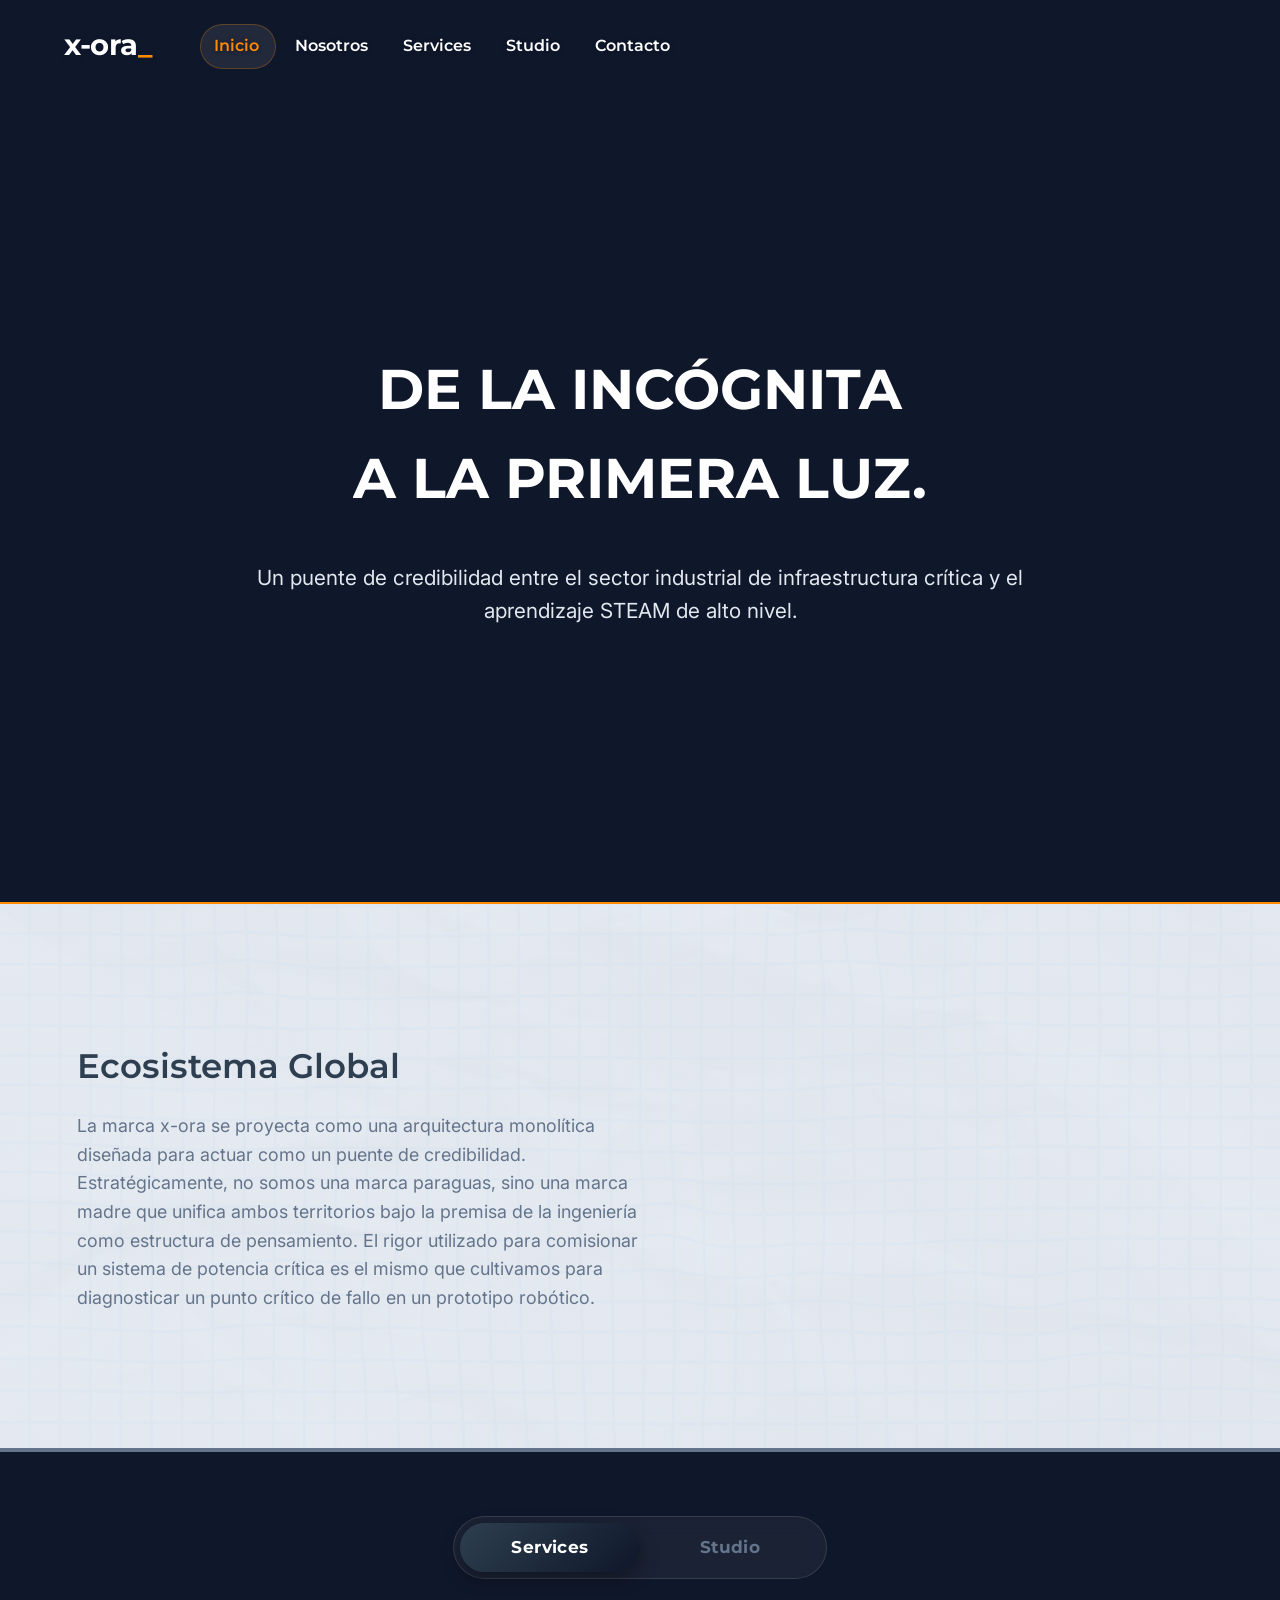
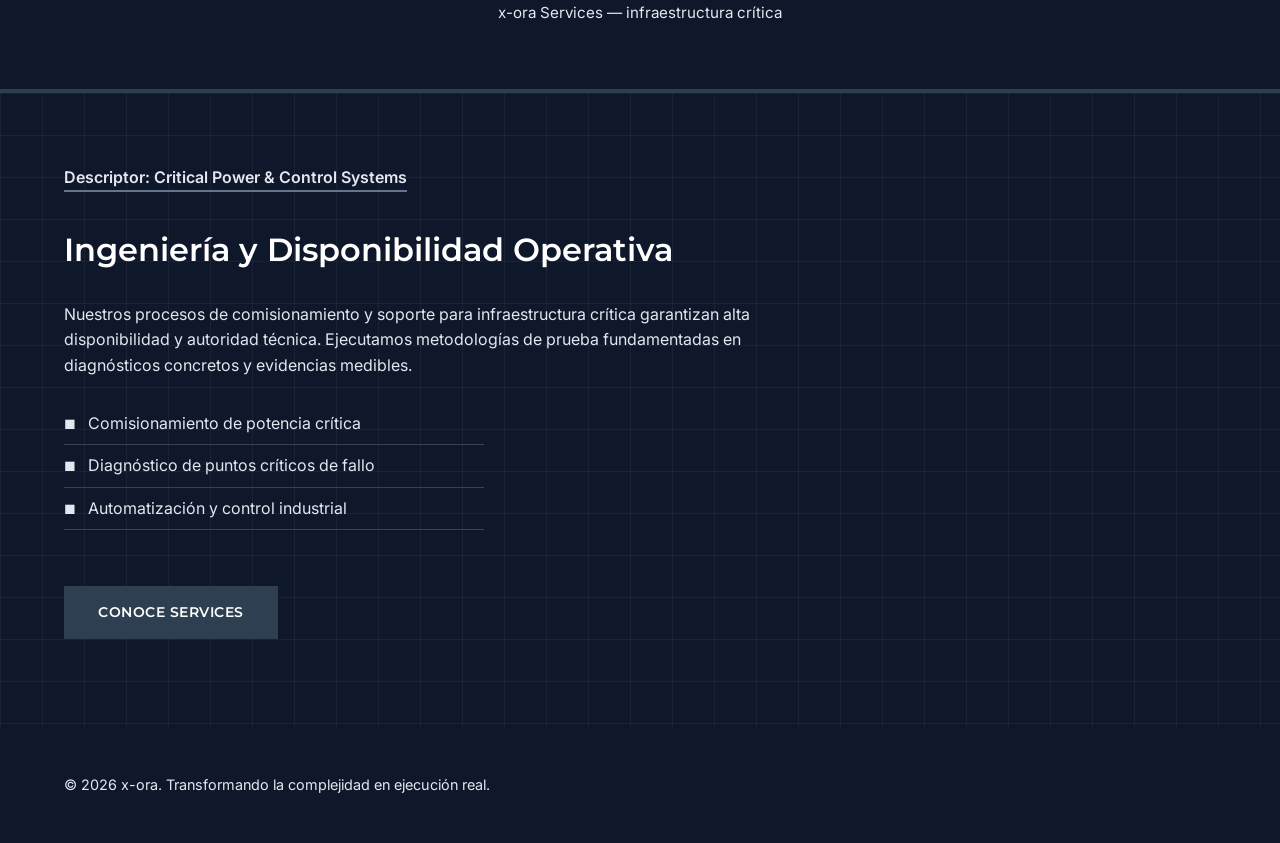
==== commit 3de39c97: "Nav bar flotante, video de fondo en hero, y switch Services/Studio rediseñado - Header: se elimina e" ====
--- a/index.html
+++ b/index.html
@@ -16,26 +16,32 @@
 
     <!-- CABECERA CON NAV BAR -->
     <header id="siteHeader">
-        <div class="logo">
-            <a href="index.html">x-ora<span class="logo-luz">_</span></a>
+        <div class="header-left">
+            <div class="logo">
+                <a href="index.html">x-ora<span class="logo-luz">_</span></a>
+            </div>
+
+            <nav class="main-nav" id="mainNav">
+                <a href="index.html" class="active-nav">Inicio</a>
+                <a href="about.html">Nosotros</a>
+                <a href="services.html">Services</a>
+                <a href="studio.html">Studio</a>
+                <a href="contacto.html">Contacto</a>
+            </nav>
         </div>
 
         <button class="nav-toggle" id="navToggle" type="button" aria-expanded="false" aria-controls="mainNav">
             <span></span><span></span><span></span>
             <span class="sr-only">Abrir menú</span>
         </button>
-
-        <nav class="main-nav" id="mainNav">
-            <a href="index.html" class="active-nav">Inicio</a>
-            <a href="about.html">Nosotros</a>
-            <a href="services.html">Services</a>
-            <a href="studio.html">Studio</a>
-            <a href="contacto.html">Contacto</a>
-        </nav>
     </header>
 
     <!-- HERO / FILOSOFÍA -->
     <section class="hero">
+        <video class="hero-video" id="heroVideo" autoplay muted loop playsinline aria-hidden="true">
+            <source src="assets/Estrellas.mp4" type="video/mp4">
+        </video>
+        <div class="hero-overlay" aria-hidden="true"></div>
         <h1 class="hero-title">
             <span class="line"><span class="line-inner">De la incógnita</span></span>
             <span class="line"><span class="line-inner">a la primera luz.</span></span>
@@ -45,36 +51,25 @@
 
     <!-- MANIFIESTO: X-ORA COMO MARCA MADRE -->
     <section class="manifesto reveal" aria-labelledby="manifesto-title">
-        <div class="manifesto-text">
-            <h2 id="manifesto-title">Ecosistema Global</h2>
-            <p>
-                La marca x-ora se proyecta como una arquitectura monolítica diseñada para actuar como un puente de credibilidad. Estratégicamente, no somos una marca paraguas, sino una marca madre que unifica ambos territorios bajo la premisa de la ingeniería como estructura de pensamiento. El rigor utilizado para comisionar un sistema de potencia crítica es el mismo que cultivamos para diagnosticar un punto crítico de fallo en un prototipo robótico.
-            </p>
+        <div class="manifesto-inner">
+            <div class="manifesto-text">
+                <h2 id="manifesto-title">Ecosistema Global</h2>
+                <p>
+                    La marca x-ora se proyecta como una arquitectura monolítica diseñada para actuar como un puente de credibilidad. Estratégicamente, no somos una marca paraguas, sino una marca madre que unifica ambos territorios bajo la premisa de la ingeniería como estructura de pensamiento. El rigor utilizado para comisionar un sistema de potencia crítica es el mismo que cultivamos para diagnosticar un punto crítico de fallo en un prototipo robótico.
+                </p>
+            </div>
+            <div class="manifesto-visual" aria-hidden="true"></div>
         </div>
-        <svg class="bridge-diagram" viewBox="0 0 320 130" aria-hidden="true" focusable="false">
-            <line x1="46" y1="60" x2="274" y2="60" class="bridge-line" />
-            <circle cx="46" cy="60" r="15" class="bridge-node bridge-node-services" />
-            <circle cx="274" cy="60" r="15" class="bridge-node bridge-node-studio" />
-            <text x="46" y="102" class="bridge-label">X</text>
-            <text x="274" y="102" class="bridge-label">ORA</text>
-        </svg>
     </section>
 
     <!-- SWITCH X — ORA: TRANSICIÓN DE TERRITORIO -->
     <section class="switch-section reveal" aria-labelledby="switch-title">
         <h2 id="switch-title" class="sr-only">Selecciona un territorio x-ora</h2>
 
-        <div class="xora-switch" id="xoraSwitch" data-territory="services">
-            <button type="button" class="switch-word switch-word-x is-active" id="labelServices" data-target="services">X</button>
-
-            <span class="switch-track">
-                <span class="switch-rail" aria-hidden="true"></span>
-                <span class="switch-pulse" aria-hidden="true"></span>
-                <input type="range" min="0" max="1" step="1" value="0" class="switch-input" id="territoryRange" aria-label="Cambiar entre x-ora Services y x-ora Studio">
-                <span class="switch-thumb" aria-hidden="true"></span>
-            </span>
-
-            <button type="button" class="switch-word switch-word-ora" id="labelStudio" data-target="studio">ORA</button>
+        <div class="xora-switch" id="xoraSwitch" role="radiogroup" aria-label="Cambiar entre x-ora Services y x-ora Studio" data-territory="services">
+            <span class="switch-glide" aria-hidden="true"></span>
+            <button type="button" class="switch-segment is-active" id="segServices" role="radio" aria-checked="true" data-target="services">Services</button>
+            <button type="button" class="switch-segment" id="segStudio" role="radio" aria-checked="false" tabindex="-1" data-target="studio">Studio</button>
         </div>
 
         <p class="switch-caption" id="switchCaption">x-ora Services — infraestructura crítica</p>
--- a/styles.css
+++ b/styles.css
@@ -41,7 +41,7 @@
     font-family: 'Inter', sans-serif;
     font-weight: 400;
     color: var(--azul-medianoche);
-    background-color: var(--gris-platino);
+    background-color: var(--azul-medianoche);
     margin: 0;
     padding: 0;
     text-align: left; /* Alineación izquierda para rigor editorial */
@@ -64,23 +64,39 @@
     color: var(--azul-profundo);
 }
 
-/* NAVEGACIÓN Y HEADER */
+/* NAVEGACIÓN Y HEADER (SOLO TEXTO, SIN BLOQUE DE FONDO) */
 header {
-    background-color: var(--azul-profundo);
-    padding: 1.5rem 5%;
+    background: transparent;
+    padding: 1.4rem 5%;
     display: flex;
     justify-content: space-between;
     align-items: center;
-    border-bottom: 4px solid var(--gris-acero);
+    border-bottom: none;
     position: sticky;
     top: 0;
     z-index: 100;
-    transition: padding var(--dur-fast) var(--ease-out), box-shadow var(--dur-fast) var(--ease-out);
+    transform: translateY(0);
+    transition: padding var(--dur-fast) var(--ease-out), transform var(--dur-fast) var(--ease-out);
 }
 
 header.is-scrolled {
-    padding: 0.9rem 5%;
-    box-shadow: 0 8px 24px rgba(15, 23, 42, 0.25);
+    padding: 0.85rem 5%;
+}
+
+/* Se retira al bajar (evita que el texto flote sobre otro contenido) y vuelve al subir */
+header.is-hidden {
+    transform: translateY(-100%);
+}
+
+.header-left {
+    display: flex;
+    align-items: center;
+    gap: 3rem;
+}
+
+.logo,
+.main-nav a {
+    text-shadow: 0 1px 4px rgba(15, 23, 42, 0.55);
 }
 
 .logo {
@@ -89,6 +105,16 @@
     font-size: 1.8rem;
     color: var(--blanco);
     letter-spacing: -0.5px;
+    transition: opacity var(--dur-fast) var(--ease-out);
+}
+
+.logo a {
+    display: inline-flex;
+    align-items: center;
+}
+
+.logo:hover {
+    opacity: 0.85;
 }
 
 .logo-luz {
@@ -102,6 +128,7 @@
 
 /* HERO SECTION (Pantalla Completa) */
 .hero {
+    position: relative;
     background-color: var(--azul-medianoche);
     color: var(--blanco);
     padding: 0 5%;
@@ -112,11 +139,40 @@
     flex-direction: column;
     justify-content: center;
     align-items: center;
+    overflow: hidden;
+}
+
+.hero-video {
+    position: absolute;
+    inset: 0;
+    width: 100%;
+    height: 100%;
+    object-fit: cover;
+    z-index: 0;
+}
+
+.hero-overlay {
+    position: absolute;
+    inset: 0;
+    z-index: 1;
+    background: linear-gradient(180deg, rgba(15, 23, 42, 0.55) 0%, rgba(15, 23, 42, 0.7) 55%, var(--azul-medianoche) 100%);
+}
+
+.hero-title,
+.hero-sub {
+    position: relative;
+    z-index: 2;
 }
 
 .hero-title {
     font-size: 3.5rem;
     margin-bottom: 1rem;
+}
+
+@media (max-width: 640px) {
+    .hero-video {
+        display: none;
+    }
 }
 
 .hero-title .line {
@@ -262,21 +318,43 @@
 
 /* NAVEGACIÓN PRINCIPAL (NAV BAR) */
 .main-nav {
+    position: relative;
     display: flex;
-    gap: 2rem;
+    align-items: center;
+    gap: 0.4rem;
 }
 
 .main-nav a {
+    position: relative;
+    z-index: 1;
     color: var(--blanco);
     text-decoration: none;
     font-family: 'Montserrat', sans-serif;
     font-weight: 600;
     font-size: 1rem;
-    transition: color 0.3s;
+    padding: 0.55rem 0.9rem;
+    border-radius: 999px;
+    transition: color var(--dur-fast) var(--ease-out);
 }
 
 .main-nav a:hover, .main-nav a.active-nav {
     color: var(--naranja-aurora); /* Acento sutil para ubicación */
+}
+
+/* Chip flotante que sigue al enlace activo/hover (inyectado por script.js) */
+.nav-glow {
+    position: absolute;
+    top: 0;
+    left: 0;
+    width: 0;
+    height: 0;
+    border-radius: 999px;
+    background: rgba(255, 255, 255, 0.08);
+    border: 1px solid rgba(255, 138, 0, 0.28);
+    opacity: 0;
+    z-index: 0;
+    pointer-events: none;
+    transition: transform var(--dur-fast) var(--ease-out), width var(--dur-fast) var(--ease-out), height var(--dur-fast) var(--ease-out), opacity var(--dur-fast) var(--ease-out);
 }
 
 /* TOGGLE DE NAVEGACIÓN MÓVIL */
@@ -290,8 +368,14 @@
     height: 44px;
     background: none;
     border: none;
+    border-radius: 50%;
     cursor: pointer;
     padding: 0;
+    transition: background-color var(--dur-fast) var(--ease-out);
+}
+
+.nav-toggle:hover {
+    background-color: rgba(255, 255, 255, 0.08);
 }
 
 .nav-toggle span {
@@ -325,10 +409,13 @@
         right: 0;
         height: 100vh;
         width: min(78vw, 320px);
-        background-color: var(--azul-profundo);
+        background: rgba(45, 63, 80, 0.82);
+        backdrop-filter: blur(22px) saturate(160%);
+        -webkit-backdrop-filter: blur(22px) saturate(160%);
+        border-left: 1px solid rgba(255, 255, 255, 0.1);
         flex-direction: column;
         justify-content: center;
-        gap: 2.2rem;
+        gap: 1.4rem;
         padding: 2rem;
         transform: translateX(100%);
         transition: transform var(--dur-territory) var(--ease-out);
@@ -341,6 +428,10 @@
 
     .main-nav a {
         font-size: 1.3rem;
+    }
+
+    .nav-glow {
+        display: none;
     }
 }
 
@@ -820,71 +911,61 @@
 }
 
 /* =========================================
-   MANIFIESTO (PUENTE X — ORA)
+   MANIFIESTO (MARCA MADRE)
    ========================================= */
 .manifesto {
     background-color: var(--gris-platino);
-    padding: 5rem 5%;
+    background-image:
+        linear-gradient(rgba(226, 232, 240, 0.88), rgba(226, 232, 240, 0.88)),
+        url('assets/PapelCuadiculado.jpg');
+    background-size: cover;
+    background-position: center;
+    padding: 7rem 6%;
+    border-bottom: 4px solid var(--gris-acero);
+    text-align: center;
+}
+
+.manifesto-inner {
+    max-width: 1180px;
+    margin: 0 auto;
     display: grid;
     grid-template-columns: 1fr;
-    gap: 2.5rem;
+    gap: 3rem;
     align-items: center;
-    border-bottom: 4px solid var(--gris-acero);
-    text-align: center;
 }
 
 .manifesto-text h2 {
-    font-size: 2rem;
-    margin-bottom: 1rem;
+    font-size: 2.1rem;
+    margin-bottom: 1.2rem;
 }
 
 .manifesto-text p {
-    max-width: 640px;
+    max-width: 620px;
     margin: 0 auto;
     color: var(--gris-acero);
-    font-size: 1.1rem;
-}
-
-.bridge-diagram {
-    width: 100%;
-    max-width: 320px;
-    margin: 0 auto;
-}
-
-.bridge-line {
-    stroke: var(--gris-acero);
-    stroke-width: 2;
-    stroke-dasharray: 6 8;
-}
-
-.bridge-node-services {
-    fill: var(--azul-profundo);
-}
-
-.bridge-node-studio {
-    fill: var(--naranja-aurora);
-}
-
-.bridge-label {
-    font-family: 'Montserrat', sans-serif;
-    font-weight: 700;
-    font-size: 15px;
-    fill: var(--azul-medianoche);
-    text-anchor: middle;
+    font-size: 1.12rem;
+}
+
+.manifesto-visual {
+    display: none;
 }
 
 @media (min-width: 861px) {
-    .manifesto {
-        grid-template-columns: 1.3fr 1fr;
+    .manifesto-inner {
+        grid-template-columns: 1.15fr 1fr;
         text-align: left;
     }
     .manifesto-text p {
         margin: 0;
     }
+    .manifesto-visual {
+        display: block;
+        min-height: 320px;
+    }
 }
 
 /* =========================================
-   SWITCH X — ORA (TRANSICIÓN DE TERRITORIO)
+   SWITCH SERVICES — STUDIO (TRANSICIÓN DE TERRITORIO)
    ========================================= */
 .switch-section {
     background-color: var(--azul-medianoche);
@@ -894,118 +975,76 @@
 }
 
 .xora-switch {
+    position: relative;
     display: flex;
-    align-items: center;
-    justify-content: center;
-    gap: 1.5rem;
-    flex-wrap: wrap;
-}
-
-.switch-word {
+    align-items: stretch;
+    width: min(90vw, 360px);
+    margin: 0 auto;
+    padding: 6px;
+    border-radius: 999px;
+    background: rgba(255, 255, 255, 0.05);
+    border: 1px solid rgba(255, 255, 255, 0.12);
+    backdrop-filter: blur(10px);
+    -webkit-backdrop-filter: blur(10px);
+    touch-action: pan-y;
+    cursor: grab;
+}
+
+.xora-switch:active {
+    cursor: grabbing;
+}
+
+.switch-glide {
+    position: absolute;
+    top: 6px;
+    left: 6px;
+    height: calc(100% - 12px);
+    width: calc(50% - 6px);
+    border-radius: 999px;
+    background: linear-gradient(135deg, var(--azul-profundo), var(--azul-medianoche));
+    box-shadow: 0 6px 18px rgba(0, 0, 0, 0.35);
+    transition: transform var(--dur-territory) var(--ease-out), background var(--dur-territory) var(--ease-out);
+    z-index: 0;
+    pointer-events: none;
+}
+
+.switch-glide.is-dragging {
+    transition: background var(--dur-fast) var(--ease-out);
+}
+
+.xora-switch[data-territory="studio"] .switch-glide {
+    transform: translateX(100%);
+    background: linear-gradient(135deg, var(--naranja-aurora), #cc6d00);
+}
+
+.switch-segment {
+    position: relative;
+    z-index: 1;
+    flex: 1 1 0;
+    border: none;
     background: none;
-    border: none;
     cursor: pointer;
+    padding: 0.9rem 1rem;
     font-family: 'Montserrat', sans-serif;
     font-weight: 700;
-    font-size: 2rem;
-    letter-spacing: 1px;
-    opacity: 0.55;
-    transform: scale(0.92);
-    transition: opacity var(--dur-fast) var(--ease-out), transform var(--dur-fast) var(--ease-out);
-    padding: 0.25rem 0.5rem;
-}
-
-.switch-word-x {
+    font-size: 1.05rem;
+    letter-spacing: 0.4px;
+    color: var(--gris-acero);
+    transition: color var(--dur-fast) var(--ease-out);
+}
+
+.switch-segment:hover {
     color: var(--gris-platino);
 }
 
-.switch-word-ora {
-    color: var(--naranja-aurora);
-}
-
-.switch-word.is-active {
-    opacity: 1;
-    transform: scale(1.08);
-}
-
-.switch-word:focus-visible {
+.switch-segment.is-active {
+    color: var(--blanco);
+}
+
+.switch-segment:focus-visible {
     outline: 2px solid var(--naranja-aurora);
-    outline-offset: 4px;
-}
-
-.switch-track {
-    position: relative;
-    width: 150px;
-    height: 40px;
-    display: inline-flex;
-    align-items: center;
-}
-
-.switch-rail {
-    position: absolute;
-    left: 0;
-    right: 0;
-    top: 50%;
-    height: 2px;
-    transform: translateY(-50%);
-    background: linear-gradient(90deg, var(--gris-acero), var(--naranja-aurora));
-    opacity: 0.55;
-}
-
-.switch-pulse {
-    position: absolute;
-    inset: -6px 0;
+    outline-offset: 3px;
     border-radius: 999px;
-    background: linear-gradient(90deg, transparent, var(--naranja-aurora), transparent);
-    opacity: 0;
-    transform: scaleX(0);
-    transform-origin: center;
-    pointer-events: none;
-}
-
-.xora-switch.is-pulsing .switch-pulse {
-    animation: dash-pulse var(--dur-pulse) var(--ease-out);
-}
-
-@keyframes dash-pulse {
-    0% { transform: scaleX(0); opacity: 0.9; }
-    60% { opacity: 0.6; }
-    100% { transform: scaleX(1); opacity: 0; }
-}
-
-.switch-input {
-    position: absolute;
-    inset: 0;
-    width: 100%;
-    height: 100%;
-    margin: 0;
-    opacity: 0;
-    cursor: pointer;
-    -webkit-appearance: none;
-    appearance: none;
-}
-
-.switch-thumb {
-    position: absolute;
-    top: 50%;
-    left: 3px;
-    width: 34px;
-    height: 34px;
-    border-radius: 50%;
-    background: var(--blanco);
-    box-shadow: 0 4px 10px rgba(0, 0, 0, 0.35);
-    transform: translateY(-50%);
-    transition: left var(--dur-territory) var(--ease-out), background-color var(--dur-fast) var(--ease-out);
-    pointer-events: none;
-}
-
-.xora-switch[data-territory="studio"] .switch-thumb {
-    left: calc(100% - 37px);
-    background: var(--naranja-aurora);
-}
-
-.switch-input:focus-visible ~ .switch-thumb {
-    box-shadow: 0 0 0 4px rgba(255, 138, 0, 0.45);
 }
 
 .switch-caption {
@@ -1013,6 +1052,16 @@
     color: var(--gris-platino);
     font-family: 'Inter', sans-serif;
     font-size: 0.95rem;
+}
+
+@media (max-width: 768px) {
+    .xora-switch {
+        width: min(84vw, 300px);
+    }
+    .switch-segment {
+        padding: 0.8rem 0.8rem;
+        font-size: 0.95rem;
+    }
 }
 
 /* =========================================
@@ -1137,9 +1186,6 @@
 }
 
 @media (max-width: 768px) {
-    .switch-track {
-        width: 120px;
-    }
     .territory-panel {
         padding: 3.5rem 6% 4rem;
     }
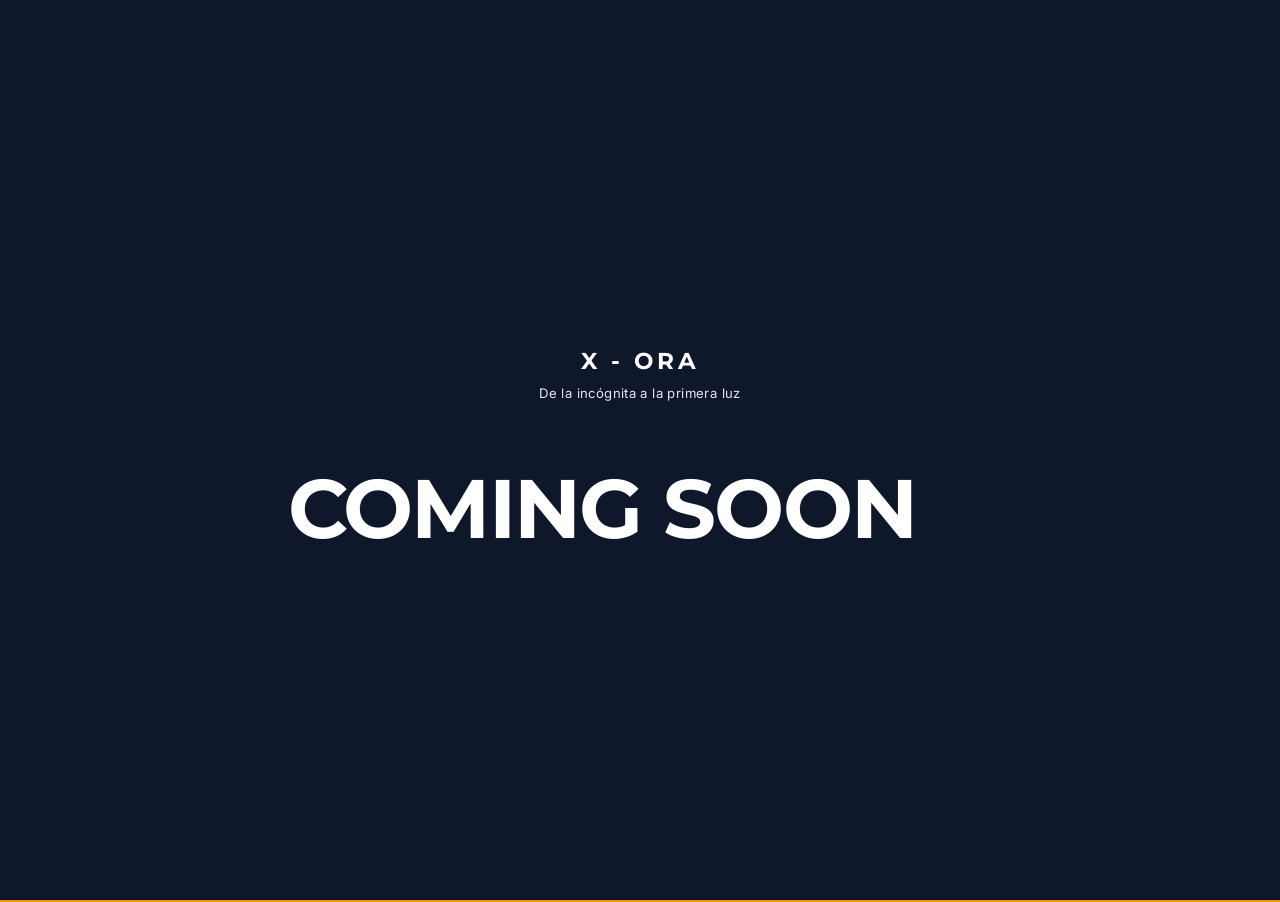
==== commit 975de55a: "Nav bar lateral vertical, hero con logo, switch diagonal y pagina Coming Soon Reemplaza el header/na" ====
--- a/index.html
+++ b/index.html
@@ -3,7 +3,7 @@
 <head>
     <meta charset="UTF-8">
     <meta name="viewport" content="width=device-width, initial-scale=1.0">
-    <title>x-ora | De la incógnita a la primera luz</title>
+    <title>x-ora | Coming Soon</title>
 
     <!-- Importación de Tipografías según el manual -->
     <link rel="preconnect" href="https://fonts.googleapis.com">
@@ -14,98 +14,22 @@
 </head>
 <body>
 
-    <!-- CABECERA CON NAV BAR -->
-    <header id="siteHeader">
-        <div class="header-left">
-            <div class="logo">
-                <a href="index.html">x-ora<span class="logo-luz">_</span></a>
-            </div>
-
-            <nav class="main-nav" id="mainNav">
-                <a href="index.html" class="active-nav">Inicio</a>
-                <a href="about.html">Nosotros</a>
-                <a href="services.html">Services</a>
-                <a href="studio.html">Studio</a>
-                <a href="contacto.html">Contacto</a>
-            </nav>
-        </div>
-
-        <button class="nav-toggle" id="navToggle" type="button" aria-expanded="false" aria-controls="mainNav">
-            <span></span><span></span><span></span>
-            <span class="sr-only">Abrir menú</span>
-        </button>
-    </header>
-
-    <!-- HERO / FILOSOFÍA -->
-    <section class="hero">
+    <!-- COMING SOON (mismo fondo que el Hero de index.html) -->
+    <section class="hero hero-coming-soon">
         <video class="hero-video" id="heroVideo" autoplay muted loop playsinline aria-hidden="true">
             <source src="assets/Estrellas.mp4" type="video/mp4">
         </video>
         <div class="hero-overlay" aria-hidden="true"></div>
+
         <h1 class="hero-title">
-            <span class="line"><span class="line-inner">De la incógnita</span></span>
-            <span class="line"><span class="line-inner">a la primera luz.</span></span>
+            <span class="line"><span class="line-inner">X - ORA</span></span>
         </h1>
-        <p class="hero-sub">Un puente de credibilidad entre el sector industrial de infraestructura crítica y el aprendizaje STEAM de alto nivel.</p>
+        <p class="hero-sub">De la incógnita a la primera luz</p>
+
+        <p class="hero-title-xl">
+            <span class="line"><span class="line-inner">Coming Soon</span></span><span class="hero-dots" aria-hidden="true"><span class="dot">.</span><span class="dot">.</span><span class="dot">.</span></span>
+        </p>
     </section>
-
-    <!-- MANIFIESTO: X-ORA COMO MARCA MADRE -->
-    <section class="manifesto reveal" aria-labelledby="manifesto-title">
-        <div class="manifesto-inner">
-            <div class="manifesto-text">
-                <h2 id="manifesto-title">Ecosistema Global</h2>
-                <p>
-                    La marca x-ora se proyecta como una arquitectura monolítica diseñada para actuar como un puente de credibilidad. Estratégicamente, no somos una marca paraguas, sino una marca madre que unifica ambos territorios bajo la premisa de la ingeniería como estructura de pensamiento. El rigor utilizado para comisionar un sistema de potencia crítica es el mismo que cultivamos para diagnosticar un punto crítico de fallo en un prototipo robótico.
-                </p>
-            </div>
-            <div class="manifesto-visual" aria-hidden="true"></div>
-        </div>
-    </section>
-
-    <!-- SWITCH X — ORA: TRANSICIÓN DE TERRITORIO -->
-    <section class="switch-section reveal" aria-labelledby="switch-title">
-        <h2 id="switch-title" class="sr-only">Selecciona un territorio x-ora</h2>
-
-        <div class="xora-switch" id="xoraSwitch" role="radiogroup" aria-label="Cambiar entre x-ora Services y x-ora Studio" data-territory="services">
-            <span class="switch-glide" aria-hidden="true"></span>
-            <button type="button" class="switch-segment is-active" id="segServices" role="radio" aria-checked="true" data-target="services">Services</button>
-            <button type="button" class="switch-segment" id="segStudio" role="radio" aria-checked="false" tabindex="-1" data-target="studio">Studio</button>
-        </div>
-
-        <p class="switch-caption" id="switchCaption">x-ora Services — infraestructura crítica</p>
-        <p class="sr-only" id="switchAnnounce" role="status" aria-live="polite"></p>
-    </section>
-
-    <!-- PANEL DE TERRITORIO -->
-    <div class="territory-wrapper" id="territoryWrapper" data-territory="services">
-        <span class="territory-bg territory-bg-services" aria-hidden="true"></span>
-        <span class="territory-bg territory-bg-studio" aria-hidden="true"></span>
-
-        <article class="territory-panel" id="panel-services" data-panel="services">
-            <span class="descriptor">Descriptor: Critical Power & Control Systems</span>
-            <h2>Ingeniería y Disponibilidad Operativa</h2>
-            <p>Nuestros procesos de comisionamiento y soporte para infraestructura crítica garantizan alta disponibilidad y autoridad técnica. Ejecutamos metodologías de prueba fundamentadas en diagnósticos concretos y evidencias medibles.</p>
-            <ul class="tech-list territory-list">
-                <li>Comisionamiento de potencia crítica</li>
-                <li>Diagnóstico de puntos críticos de fallo</li>
-                <li>Automatización y control industrial</li>
-            </ul>
-            <a href="services.html" class="btn btn-services">Conoce Services</a>
-        </article>
-
-        <article class="territory-panel" id="panel-studio" data-panel="studio" hidden>
-            <span class="descriptor">Descriptor: Engineering & Technology</span>
-            <h2>Ecosistema Educativo y Código STARIS</h2>
-            <p>Un entorno de aprendizaje premium que inspira mediante el reto técnico. Diagnosticamos puntos críticos de fallo e iteramos prototipos tratando a nuestros estudiantes como personas altamente capaces.</p>
-            <img src="assets/img1.jpeg" alt="Laboratorio STEAM de x-ora Studio, mesas y sillas de trabajo preparadas para prototipado" class="territory-image" loading="lazy" width="1600" height="1204">
-            <a href="studio.html" class="btn btn-studio">Conoce Studio</a>
-        </article>
-    </div>
-
-    <!-- PIE DE PÁGINA -->
-    <footer>
-        <p>&copy; 2026 x-ora. Transformando la complejidad en ejecución real.</p>
-    </footer>
 
     <!-- Enlace al archivo JavaScript externo -->
     <script src="script.js"></script>
--- a/styles.css
+++ b/styles.css
@@ -64,75 +64,13 @@
     color: var(--azul-profundo);
 }
 
-/* NAVEGACIÓN Y HEADER (SOLO TEXTO, SIN BLOQUE DE FONDO) */
-header {
-    background: transparent;
-    padding: 1.4rem 5%;
-    display: flex;
-    justify-content: space-between;
-    align-items: center;
-    border-bottom: none;
-    position: sticky;
-    top: 0;
-    z-index: 100;
-    transform: translateY(0);
-    transition: padding var(--dur-fast) var(--ease-out), transform var(--dur-fast) var(--ease-out);
-}
-
-header.is-scrolled {
-    padding: 0.85rem 5%;
-}
-
-/* Se retira al bajar (evita que el texto flote sobre otro contenido) y vuelve al subir */
-header.is-hidden {
-    transform: translateY(-100%);
-}
-
-.header-left {
-    display: flex;
-    align-items: center;
-    gap: 3rem;
-}
-
-.logo,
-.main-nav a {
-    text-shadow: 0 1px 4px rgba(15, 23, 42, 0.55);
-}
-
-.logo {
-    font-family: 'Montserrat', sans-serif;
-    font-weight: 700;
-    font-size: 1.8rem;
-    color: var(--blanco);
-    letter-spacing: -0.5px;
-    transition: opacity var(--dur-fast) var(--ease-out);
-}
-
-.logo a {
-    display: inline-flex;
-    align-items: center;
-}
-
-.logo:hover {
-    opacity: 0.85;
-}
-
-.logo-luz {
-    color: var(--naranja-aurora); /* Síntesis abstracta de la aurora */
-}
-
-.header-subtitle {
-    color: var(--gris-platino); 
-    font-family: 'Inter', sans-serif;
-}
-
 /* HERO SECTION (Pantalla Completa) */
 .hero {
     position: relative;
     background-color: var(--azul-medianoche);
     color: var(--blanco);
     padding: 0 5%;
-    min-height: calc(100vh - 89px);
+    min-height: 100vh;
     text-align: center;
     border-bottom: 2px solid var(--naranja-aurora);
     display: flex;
@@ -155,39 +93,124 @@
     position: absolute;
     inset: 0;
     z-index: 1;
-    background: linear-gradient(180deg, rgba(15, 23, 42, 0.55) 0%, rgba(15, 23, 42, 0.7) 55%, var(--azul-medianoche) 100%);
-}
-
+    background: linear-gradient(180deg, rgba(15, 23, 42, 0.1) 0%, rgba(15, 23, 42, 0.55) 45%, rgba(15, 23, 42, 0.7) 65%, var(--azul-medianoche) 100%);
+}
+
+.hero-logo,
 .hero-title,
 .hero-sub {
     position: relative;
     z-index: 2;
 }
 
+.hero-logo {
+    position: absolute;
+    top: clamp(1.4rem, 4vh, 2.6rem);
+    left: 5%;
+    width: clamp(56px, 6vw, 92px);
+    height: auto;
+    filter: drop-shadow(0 2px 10px rgba(15, 23, 42, 0.5));
+}
+
 .hero-title {
     font-size: 3.5rem;
     margin-bottom: 1rem;
 }
 
+/* =========================================
+   HERO "COMING SOON" — COMPOSICIÓN EDITORIAL
+   Jerarquía: logo X-ORA → subtítulo → titular
+   ========================================= */
+.hero-coming-soon .hero-title {
+    font-size: clamp(1.05rem, 1.8vw, 1.55rem);
+    line-height: 1;
+    letter-spacing: 0.16em;
+    margin: 0 0 0.65rem;
+}
+
+.hero-coming-soon .hero-sub {
+    font-size: clamp(0.82rem, 1vw, 0.95rem);
+    letter-spacing: 0.03em;
+    max-width: 420px;
+    margin: 0 auto clamp(2.6rem, 7vh, 4.5rem);
+}
+
+/* Titular principal: una sola línea centrada, dominante pero contenida */
+.hero-title-xl {
+    position: relative;
+    z-index: 2;
+    display: flex;
+    flex-direction: row;
+    align-items: baseline;
+    justify-content: center;
+    white-space: nowrap;
+    font-family: 'Montserrat', sans-serif;
+    font-weight: 700;
+    text-transform: uppercase;
+    color: var(--blanco);
+    font-size: clamp(2.4rem, 6.5vw, 5.5rem);
+    line-height: 1;
+    letter-spacing: -0.02em;
+    margin: 0;
+}
+
+/* PUNTOS SUSPENSIVOS ANIMADOS: aparecen uno a uno y desaparecen juntos al completarse */
+.hero-dots {
+    display: inline-flex;
+    margin-left: 0.18em;
+}
+
+.hero-dots .dot {
+    opacity: 0;
+    animation-duration: 2.4s;
+    animation-timing-function: ease-in-out;
+    animation-iteration-count: infinite;
+}
+
+.hero-dots .dot:nth-child(1) { animation-name: dot-pulse-1; }
+.hero-dots .dot:nth-child(2) { animation-name: dot-pulse-2; }
+.hero-dots .dot:nth-child(3) { animation-name: dot-pulse-3; }
+
+@keyframes dot-pulse-1 {
+    0% { opacity: 0; }
+    12.5% { opacity: 1; }
+    62.5% { opacity: 1; }
+    70.8% { opacity: 0; }
+    100% { opacity: 0; }
+}
+
+@keyframes dot-pulse-2 {
+    0% { opacity: 0; }
+    12.5% { opacity: 0; }
+    25% { opacity: 1; }
+    62.5% { opacity: 1; }
+    70.8% { opacity: 0; }
+    100% { opacity: 0; }
+}
+
+@keyframes dot-pulse-3 {
+    0% { opacity: 0; }
+    25% { opacity: 0; }
+    37.5% { opacity: 1; }
+    62.5% { opacity: 1; }
+    70.8% { opacity: 0; }
+    100% { opacity: 0; }
+}
+
 @media (max-width: 640px) {
     .hero-video {
         display: none;
     }
 }
 
-.hero-title .line {
+.hero-title .line,
+.hero-title-xl .line {
     display: block;
-    overflow: hidden;
-}
-
-.hero-title .line-inner {
+}
+
+.hero-title .line-inner,
+.hero-title-xl .line-inner {
     display: block;
-    transform: translateY(115%);
-    animation: line-up 0.8s var(--ease-out) forwards;
-}
-
-.hero-title .line:nth-child(2) .line-inner {
-    animation-delay: 0.12s;
 }
 
 .hero-sub {
@@ -199,15 +222,24 @@
     opacity: 0;
     transform: translateY(10px);
     animation: fade-up 0.7s var(--ease-out) forwards;
-    animation-delay: 0.55s;
-}
-
-@keyframes line-up {
-    to { transform: translateY(0); }
+    animation-delay: 0.95s;
 }
 
 @keyframes fade-up {
     to { opacity: 1; transform: translateY(0); }
+}
+
+/* ============ DECRYPT TEXT (componente reutilizable) ============ */
+.decrypt-char {
+    color: inherit;
+    text-shadow: none;
+    transition: color 0.45s var(--ease-out), text-shadow 0.45s var(--ease-out);
+}
+
+.decrypt-char.is-flash {
+    transition: none;
+    color: var(--naranja-aurora);
+    text-shadow: 0 0 10px rgba(255, 138, 0, 0.75);
 }
 
 /* Ajuste responsive para pantallas móviles */
@@ -316,28 +348,55 @@
     font-size: 0.9rem;
 }
 
-/* NAVEGACIÓN PRINCIPAL (NAV BAR) */
-.main-nav {
+/* =========================================
+   NAV BAR VERTICAL (LATERAL DERECHA EN PC, DESPLEGABLE EN MÓVIL)
+   ========================================= */
+.side-nav {
+    position: fixed;
+    top: 50%;
+    right: clamp(14px, 3vw, 32px);
+    transform: translateY(-50%);
+    z-index: 100;
+    display: flex;
+    align-items: center;
+}
+
+.side-nav-toggle {
+    display: none;
+}
+
+.side-nav-links {
     position: relative;
     display: flex;
-    align-items: center;
-    gap: 0.4rem;
-}
-
-.main-nav a {
+    flex-direction: column;
+    align-items: stretch;
+    gap: 0.25rem;
+    padding: 0.9rem 0.6rem;
+    border-radius: 20px;
+    background: rgba(15, 23, 42, 0.4);
+    border: 1px solid rgba(255, 255, 255, 0.14);
+    backdrop-filter: blur(18px) saturate(160%);
+    -webkit-backdrop-filter: blur(18px) saturate(160%);
+    box-shadow: 0 10px 30px rgba(15, 23, 42, 0.35);
+}
+
+.side-nav-links a {
     position: relative;
     z-index: 1;
+    display: block;
     color: var(--blanco);
     text-decoration: none;
+    text-align: right;
+    white-space: nowrap;
     font-family: 'Montserrat', sans-serif;
     font-weight: 600;
-    font-size: 1rem;
-    padding: 0.55rem 0.9rem;
+    font-size: 0.95rem;
+    padding: 0.55rem 1rem;
     border-radius: 999px;
     transition: color var(--dur-fast) var(--ease-out);
 }
 
-.main-nav a:hover, .main-nav a.active-nav {
+.side-nav-links a:hover, .side-nav-links a.active-nav {
     color: var(--naranja-aurora); /* Acento sutil para ubicación */
 }
 
@@ -357,88 +416,79 @@
     transition: transform var(--dur-fast) var(--ease-out), width var(--dur-fast) var(--ease-out), height var(--dur-fast) var(--ease-out), opacity var(--dur-fast) var(--ease-out);
 }
 
-/* TOGGLE DE NAVEGACIÓN MÓVIL */
-.nav-toggle {
-    display: none;
-    flex-direction: column;
-    justify-content: center;
-    align-items: center;
-    gap: 5px;
-    width: 44px;
-    height: 44px;
-    background: none;
-    border: none;
-    border-radius: 50%;
-    cursor: pointer;
-    padding: 0;
-    transition: background-color var(--dur-fast) var(--ease-out);
-}
-
-.nav-toggle:hover {
-    background-color: rgba(255, 255, 255, 0.08);
-}
-
-.nav-toggle span {
-    display: block;
-    width: 24px;
-    height: 2px;
-    background-color: var(--blanco);
-    transition: transform var(--dur-fast) var(--ease-out), opacity var(--dur-fast) var(--ease-out);
-}
-
-.nav-toggle[aria-expanded="true"] span:nth-child(1) {
-    transform: translateY(7px) rotate(45deg);
-}
-
-.nav-toggle[aria-expanded="true"] span:nth-child(2) {
-    opacity: 0;
-}
-
-.nav-toggle[aria-expanded="true"] span:nth-child(3) {
-    transform: translateY(-7px) rotate(-45deg);
-}
-
 @media (max-width: 860px) {
-    .nav-toggle {
+    .side-nav {
+        top: auto;
+        bottom: 20px;
+        right: 16px;
+        transform: none;
+        align-items: flex-end;
+    }
+
+    .side-nav-toggle {
         display: flex;
-    }
-
-    .main-nav {
-        position: fixed;
-        top: 0;
+        align-items: center;
+        justify-content: center;
+        width: 52px;
+        height: 52px;
+        border-radius: 50%;
+        border: 1px solid rgba(255, 255, 255, 0.18);
+        background: rgba(15, 23, 42, 0.55);
+        backdrop-filter: blur(16px) saturate(160%);
+        -webkit-backdrop-filter: blur(16px) saturate(160%);
+        box-shadow: 0 8px 20px rgba(15, 23, 42, 0.4);
+        cursor: pointer;
+        padding: 0;
+    }
+
+    .side-nav-toggle:hover {
+        background-color: rgba(15, 23, 42, 0.7);
+    }
+
+    .side-nav-arrow {
+        width: 11px;
+        height: 11px;
+        border-right: 2px solid var(--naranja-aurora);
+        border-bottom: 2px solid var(--naranja-aurora);
+        transform: rotate(45deg);
+        animation: nav-arrow-hint 1.8s ease-in-out infinite;
+        transition: transform var(--dur-fast) var(--ease-out);
+    }
+
+    .side-nav-toggle[aria-expanded="true"] .side-nav-arrow {
+        transform: rotate(225deg);
+        animation: none;
+    }
+
+    @keyframes nav-arrow-hint {
+        0%, 100% { transform: rotate(45deg) translate(0, 0); }
+        50% { transform: rotate(45deg) translate(-3px, 3px); }
+    }
+
+    .side-nav-links {
+        position: absolute;
+        bottom: calc(100% + 12px);
         right: 0;
-        height: 100vh;
-        width: min(78vw, 320px);
-        background: rgba(45, 63, 80, 0.82);
-        backdrop-filter: blur(22px) saturate(160%);
-        -webkit-backdrop-filter: blur(22px) saturate(160%);
-        border-left: 1px solid rgba(255, 255, 255, 0.1);
-        flex-direction: column;
-        justify-content: center;
-        gap: 1.4rem;
-        padding: 2rem;
-        transform: translateX(100%);
-        transition: transform var(--dur-territory) var(--ease-out);
-        box-shadow: -12px 0 32px rgba(15, 23, 42, 0.35);
-    }
-
-    .main-nav.is-open {
-        transform: translateX(0);
-    }
-
-    .main-nav a {
-        font-size: 1.3rem;
+        min-width: 190px;
+        opacity: 0;
+        transform: translateY(12px) scale(0.96);
+        pointer-events: none;
+        transition: opacity var(--dur-fast) var(--ease-out), transform var(--dur-fast) var(--ease-out);
+    }
+
+    .side-nav-links.is-open {
+        opacity: 1;
+        transform: translateY(0) scale(1);
+        pointer-events: auto;
+    }
+
+    .side-nav-links a {
+        font-size: 1.05rem;
     }
 
     .nav-glow {
         display: none;
     }
-}
-
-/* ENLACE LOGO */
-.logo a {
-    color: var(--blanco);
-    text-decoration: none;
 }
 
 /* VARIANTES DE SECCIÓN PARA SERVICES */
@@ -455,8 +505,27 @@
     margin-bottom: 0.2rem;
 }
 
+.hero-services .descriptor {
+    color: var(--gris-platino);
+    border-bottom-color: var(--gris-acero);
+}
+
+.hero-services p {
+    margin-top: 1rem;
+    font-size: 1.2rem;
+    color: var(--gris-platino);
+    max-width: 700px;
+}
+
 .bg-gris {
     background-color: var(--gris-platino); /* Alternancia de rigor mineral */
+}
+
+/* Párrafo secundario, atenuado (introducciones de sección) */
+.section-note {
+    color: var(--gris-acero);
+    font-family: 'Inter', sans-serif;
+    margin-bottom: 2rem;
 }
 
 /* CUADRÍCULAS (GRIDS) TÉCNICAS */
@@ -467,6 +536,25 @@
     margin-top: 2rem;
 }
 
+.sectors-grid {
+    margin-top: 3rem;
+}
+
+.sector-card {
+    border-left: 3px solid var(--azul-profundo);
+    padding-left: 1rem;
+}
+
+.sector-card h3 {
+    color: var(--azul-medianoche);
+    margin-bottom: 0.5rem;
+}
+
+.sector-card p {
+    color: var(--gris-acero);
+    font-size: 0.95rem;
+}
+
 .card {
     background-color: var(--blanco);
     border-top: 4px solid var(--azul-profundo);
@@ -489,6 +577,11 @@
     color: var(--blanco);
 }
 
+.card p {
+    font-family: 'Inter', sans-serif;
+    font-size: 0.95rem;
+}
+
 /* LISTAS TÉCNICAS */
 .tech-list {
     list-style: none;
@@ -509,11 +602,6 @@
     margin-right: 0.5rem;
 }
 
-/* NAVEGACIÓN ACTIVA STUDIO */
-.main-nav a.active-nav-studio {
-    color: var(--naranja-aurora);
-}
-
 /* HERO SECTION STUDIO */
 .hero-studio {
     background-color: var(--azul-medianoche);
@@ -526,6 +614,18 @@
 .hero-studio h1 {
     font-size: 2.5rem;
     margin-bottom: 0.2rem;
+}
+
+.hero-studio .descriptor {
+    color: var(--gris-platino);
+    border-bottom-color: var(--naranja-aurora);
+}
+
+.hero-studio p {
+    margin-top: 1rem;
+    font-size: 1.2rem;
+    color: var(--gris-platino);
+    max-width: 700px;
 }
 
 /* TARJETAS STUDIO (Borde Naranja) */
@@ -539,6 +639,12 @@
 .card-studio h3 {
     color: var(--azul-medianoche);
     margin-bottom: 1rem;
+}
+
+.card-studio p {
+    font-family: 'Inter', sans-serif;
+    font-size: 0.95rem;
+    color: var(--gris-acero);
 }
 
 /* BOTÓN CALL TO ACTION STUDIO */
@@ -582,6 +688,63 @@
     margin-top: 2rem;
 }
 
+/* TABLA DE HORARIOS (STUDIO) */
+.schedule-panel {
+    margin-top: 2rem;
+    background-color: var(--blanco);
+    border-top: 4px solid var(--azul-profundo);
+    padding: 2rem;
+}
+
+.schedule-table {
+    width: 100%;
+    text-align: left;
+    border-collapse: collapse;
+    font-family: 'Inter', sans-serif;
+}
+
+.schedule-table th,
+.schedule-table td {
+    padding: 1rem 0;
+}
+
+.schedule-table th {
+    color: var(--azul-medianoche);
+}
+
+.schedule-table td {
+    color: var(--gris-acero);
+}
+
+.schedule-table thead tr {
+    border-bottom: 2px solid var(--gris-platino);
+}
+
+.schedule-table tbody tr {
+    border-bottom: 1px solid var(--gris-platino);
+}
+
+.schedule-table tbody tr:last-child {
+    border-bottom: none;
+}
+
+/* MAPA PLACEHOLDER (STUDIO) */
+.map-container {
+    background-color: var(--gris-platino);
+    border: 1px solid var(--gris-acero);
+    height: 100%;
+    min-height: 300px;
+    display: flex;
+    align-items: center;
+    justify-content: center;
+}
+
+.map-container p {
+    color: var(--azul-profundo);
+    font-weight: 600;
+    font-family: 'Montserrat', sans-serif;
+}
+
 /* RESPONSIVE CONTACTO */
 @media (max-width: 768px) {
     .contact-grid {
@@ -589,13 +752,6 @@
     }
 }
 
-/* NAVEGACIÓN ACTIVA ABOUT */
-.main-nav a.active-nav-about {
-    color: var(--gris-platino);
-    border-bottom: 2px solid var(--gris-platino);
-    padding-bottom: 0.2rem;
-}
-
 /* HERO SECTION ABOUT (Marca Madre) */
 .hero-about {
     background-color: var(--azul-profundo); /* Azul fundacional de la marca madre */
@@ -608,6 +764,18 @@
 .hero-about h1 {
     font-size: 2.5rem;
     margin-bottom: 0.2rem;
+}
+
+.hero-about .descriptor {
+    color: var(--gris-platino);
+    border-bottom-color: var(--gris-acero);
+}
+
+.hero-about p {
+    margin-top: 1rem;
+    font-size: 1.2rem;
+    color: var(--gris-platino);
+    max-width: 700px;
 }
 
 /* TARJETAS DE GÉNESIS (Historia) */
@@ -629,6 +797,12 @@
     color: var(--azul-medianoche);
     font-size: 1.5rem;
     margin-bottom: 0.5rem;
+}
+
+.genesis-card p {
+    font-family: 'Inter', sans-serif;
+    font-size: 0.95rem;
+    color: var(--gris-acero);
 }
 
 /* RELACIÓN SERVICES & STUDIO (Dualismo) */
@@ -664,15 +838,42 @@
     margin-bottom: 1rem;
 }
 
+.dualism-side p {
+    font-family: 'Inter', sans-serif;
+    font-size: 0.95rem;
+    margin-bottom: 1rem;
+}
+
 .dualism-services h3 {
     color: var(--blanco);
 }
 
-/* NAVEGACIÓN ACTIVA CONTACTO */
-.main-nav a.active-nav-contact {
-    color: var(--gris-platino);
-    border-bottom: 2px solid var(--gris-platino);
-    padding-bottom: 0.2rem;
+.dualism-services p {
+    color: var(--gris-platino);
+}
+
+.dualism-studio h3 {
+    color: var(--naranja-aurora);
+}
+
+.dualism-studio p {
+    color: var(--gris-acero);
+}
+
+.dualism-services .tech-list li {
+    color: var(--gris-platino);
+    border-bottom-color: var(--azul-profundo);
+}
+
+.dualism-studio .tech-list li {
+    border-bottom-color: var(--gris-platino);
+}
+
+.section-closing-note {
+    margin-top: 2rem;
+    font-weight: 600;
+    text-align: center;
+    color: var(--azul-profundo);
 }
 
 /* HERO SECTION CONTACTO */
@@ -689,116 +890,57 @@
     margin-bottom: 0.2rem;
 }
 
-/* ESTILOS DE FORMULARIO DE CONTACTO (Arquitectura Geométrica) */
-.form-container {
+.hero-contact p {
+    margin-top: 1rem;
+    font-size: 1.2rem;
+    color: var(--gris-platino);
+    max-width: 700px;
+}
+
+/* TARJETAS DE DATOS DE CONTACTO */
+.contact-data-container {
     background-color: var(--gris-platino);
     padding: 3rem;
     border-top: 4px solid var(--azul-profundo);
     margin-top: 2rem;
-    box-shadow: 0 4px 6px rgba(0,0,0,0.05);
-}
-
-/* Variante Formulario Studio */
-.form-container.studio-form {
+    box-shadow: 0 4px 6px rgba(0, 0, 0, 0.05);
+    display: grid;
+    grid-template-columns: repeat(auto-fit, minmax(250px, 1fr));
+    gap: 2rem;
+}
+
+.contact-data-container.studio-data {
     background-color: var(--blanco);
     border: 1px solid var(--gris-platino);
     border-top: 4px solid var(--naranja-aurora);
 }
 
-.form-grid {
-    display: grid;
-    grid-template-columns: 1fr 1fr;
-    gap: 1.5rem;
-}
-
-.form-group {
-    display: flex;
-    flex-direction: column;
-}
-
-.form-group.full-width {
-    grid-column: span 2;
-}
-
-.form-group label {
-    font-family: 'Inter', sans-serif;
-    font-weight: 600;
+.data-block h3 {
+    font-family: 'Montserrat', sans-serif;
+    font-size: 1.1rem;
     color: var(--azul-medianoche);
     margin-bottom: 0.5rem;
-    font-size: 0.9rem;
     text-transform: uppercase;
     letter-spacing: 0.5px;
 }
 
-/* Inputs técnicos, sin bordes redondeados (0px) */
-.form-group input, 
-.form-group textarea, 
-.form-group select {
-    padding: 0.8rem;
-    border: 1px solid var(--gris-acero);
+.data-block p {
     font-family: 'Inter', sans-serif;
-    background-color: var(--blanco);
-    color: var(--azul-medianoche);
-    outline: none;
-    border-radius: 0; 
-    transition: border-color 0.3s;
-}
-
-.form-group input:focus, 
-.form-group textarea:focus, 
-.form-group select:focus {
-    border-color: var(--azul-profundo);
-}
-
-.studio-form .form-group input:focus, 
-.studio-form .form-group textarea:focus, 
-.studio-form .form-group select:focus {
-    border-color: var(--naranja-aurora);
-}
-
-/* Botones de Envío */
-.submit-btn {
-    margin-top: 1.5rem;
-    padding: 1rem 2rem;
-    font-family: 'Montserrat', sans-serif;
-    font-weight: 600;
-    text-transform: uppercase;
-    cursor: pointer;
-    border: none;
-    transition: all 0.3s ease;
-}
-
-.submit-services {
-    background-color: var(--azul-profundo);
-    color: var(--blanco);
-}
-
-.submit-services:hover {
-    background-color: var(--azul-medianoche);
-}
-
-.submit-studio {
-    background-color: var(--naranja-aurora);
-    color: var(--azul-medianoche);
-}
-
-.submit-studio:hover {
-    background-color: var(--blanco);
-    box-shadow: inset 0 0 0 2px var(--naranja-aurora);
-}
-
-/* Responsive para formularios */
-@media (max-width: 768px) {
-    .form-grid {
-        grid-template-columns: 1fr;
-    }
-    .form-group.full-width {
-        grid-column: span 1;
-    }
+    color: var(--gris-acero);
+    margin: 0 0 0.5rem 0;
+    font-size: 1rem;
+}
+
+.data-block strong {
+    color: var(--azul-profundo);
+}
+
+.studio-data .data-block strong {
+    color: var(--naranja-aurora);
 }
 
 /* =========================================
-   SISTEMA DE COBERTURA GLOBAL E INTERACTIVO (LOW-POLY)
+   SISTEMA DE COBERTURA GLOBAL (PLACEHOLDER)
    ========================================= */
 .mapa-dashboard {
     display: grid;
@@ -812,45 +954,21 @@
     align-items: center;
 }
 
-.mapa-svg {
-    width: 100%;
-    height: auto;
-    display: block;
-    filter: drop-shadow(0 8px 12px rgba(0,0,0,0.08));
-}
-
-/* Estilos de los Polígonos Base */
-.mapa-svg path {
-    fill: var(--gris-platino);
-    stroke: var(--azul-medianoche); /* Bordes oscuros y afilados */
-    stroke-width: 2.5;
-    stroke-linejoin: round;
-    transition: all 0.3s ease;
-}
-
-/* Triangulación Interna (Estética Low-Poly) */
-.mapa-svg .linea-interna {
-    fill: none;
-    stroke: var(--azul-medianoche);
-    stroke-width: 1.5;
-    pointer-events: none; /* Permite que los clics traspasen a los países */
-}
-
-/* Países inactivos sutiles al pasar el mouse */
-.mapa-svg path:not(.pais-activo):hover {
-    fill: var(--gris-acero);
-}
-
-/* Países Activos (México y USA) */
-.mapa-svg path.pais-activo {
-    fill: var(--azul-profundo);
-    cursor: crosshair; /* Cursor técnico */
-}
-
-.mapa-svg path.pais-activo:hover,
-.mapa-svg path.pais-activo.seleccionado {
-    fill: var(--naranja-aurora); /* Acento cognitivo que indica selección activa */
-    stroke: var(--azul-medianoche);
+.mapa-placeholder {
+    min-height: 240px;
+    display: flex;
+    align-items: center;
+    justify-content: center;
+    background-color: var(--gris-platino);
+    border: 1px dashed var(--gris-acero);
+}
+
+.mapa-placeholder p {
+    color: var(--gris-acero);
+    font-family: 'Montserrat', sans-serif;
+    font-weight: 600;
+    text-align: center;
+    padding: 0 1.5rem;
 }
 
 /* Panel de Telemetría (Info) */
@@ -879,6 +997,11 @@
     color: var(--gris-acero);
     font-size: 0.95rem;
     margin-bottom: 0.8rem;
+}
+
+.info-panel p:last-child {
+    font-size: 0.8rem;
+    margin-top: 1rem;
 }
 
 .info-panel strong {
@@ -969,98 +1092,85 @@
    ========================================= */
 .switch-section {
     background-color: var(--azul-medianoche);
-    padding: 4rem 5% 3rem;
-    text-align: center;
+    padding: 0;
     border-bottom: 4px solid var(--azul-profundo);
 }
 
-.xora-switch {
+.xora-diagonal {
     position: relative;
+    width: 100%;
+    height: clamp(220px, 32vw, 340px);
+    overflow: hidden;
+}
+
+.diagonal-half {
+    position: absolute;
+    inset: 0;
     display: flex;
-    align-items: stretch;
-    width: min(90vw, 360px);
-    margin: 0 auto;
-    padding: 6px;
-    border-radius: 999px;
-    background: rgba(255, 255, 255, 0.05);
-    border: 1px solid rgba(255, 255, 255, 0.12);
-    backdrop-filter: blur(10px);
-    -webkit-backdrop-filter: blur(10px);
-    touch-action: pan-y;
-    cursor: grab;
-}
-
-.xora-switch:active {
-    cursor: grabbing;
-}
-
-.switch-glide {
-    position: absolute;
-    top: 6px;
-    left: 6px;
-    height: calc(100% - 12px);
-    width: calc(50% - 6px);
-    border-radius: 999px;
-    background: linear-gradient(135deg, var(--azul-profundo), var(--azul-medianoche));
-    box-shadow: 0 6px 18px rgba(0, 0, 0, 0.35);
-    transition: transform var(--dur-territory) var(--ease-out), background var(--dur-territory) var(--ease-out);
-    z-index: 0;
-    pointer-events: none;
-}
-
-.switch-glide.is-dragging {
-    transition: background var(--dur-fast) var(--ease-out);
-}
-
-.xora-switch[data-territory="studio"] .switch-glide {
-    transform: translateX(100%);
-    background: linear-gradient(135deg, var(--naranja-aurora), #cc6d00);
-}
-
-.switch-segment {
-    position: relative;
-    z-index: 1;
-    flex: 1 1 0;
+    align-items: center;
     border: none;
-    background: none;
     cursor: pointer;
-    padding: 0.9rem 1rem;
     font-family: 'Montserrat', sans-serif;
     font-weight: 700;
-    font-size: 1.05rem;
+    font-size: clamp(1.3rem, 2.6vw, 2.1rem);
     letter-spacing: 0.4px;
-    color: var(--gris-acero);
-    transition: color var(--dur-fast) var(--ease-out);
-}
-
-.switch-segment:hover {
-    color: var(--gris-platino);
-}
-
-.switch-segment.is-active {
-    color: var(--blanco);
-}
-
-.switch-segment:focus-visible {
-    outline: 2px solid var(--naranja-aurora);
-    outline-offset: 3px;
-    border-radius: 999px;
-}
-
-.switch-caption {
-    margin-top: 1.4rem;
-    color: var(--gris-platino);
-    font-family: 'Inter', sans-serif;
-    font-size: 0.95rem;
+    transition: filter var(--dur-fast) var(--ease-out);
+}
+
+.diagonal-half span {
+    position: relative;
+    display: inline-block;
+}
+
+.diagonal-half.is-active span::after {
+    content: '';
+    display: block;
+    width: 30px;
+    height: 3px;
+    margin-top: 0.6rem;
+    border-radius: 2px;
+    background: currentColor;
+    opacity: 0.85;
+}
+
+.diagonal-services {
+    background: linear-gradient(135deg, var(--azul-profundo), var(--azul-medianoche));
+    color: var(--blanco);
+    clip-path: polygon(0 0, 57% 0, 43% 100%, 0 100%);
+    justify-content: flex-start;
+    padding-left: 8%;
+}
+
+.diagonal-studio {
+    background: linear-gradient(135deg, #cc6d00, var(--naranja-aurora));
+    color: var(--azul-medianoche);
+    clip-path: polygon(58% 0, 100% 0, 100% 100%, 44% 100%);
+    justify-content: flex-end;
+    padding-right: 8%;
+}
+
+.diagonal-half:hover,
+.diagonal-half:focus-visible {
+    filter: brightness(1.12);
+}
+
+.diagonal-half:focus-visible {
+    outline: 2px solid var(--blanco);
+    outline-offset: -6px;
 }
 
 @media (max-width: 768px) {
-    .xora-switch {
-        width: min(84vw, 300px);
-    }
-    .switch-segment {
-        padding: 0.8rem 0.8rem;
-        font-size: 0.95rem;
+    .xora-diagonal {
+        height: clamp(200px, 55vw, 280px);
+    }
+    .diagonal-half {
+        font-size: 1.2rem;
+    }
+    .diagonal-services {
+        padding-left: 6%;
+    }
+    .diagonal-studio {
+        padding-right: 6%;
     }
 }
 
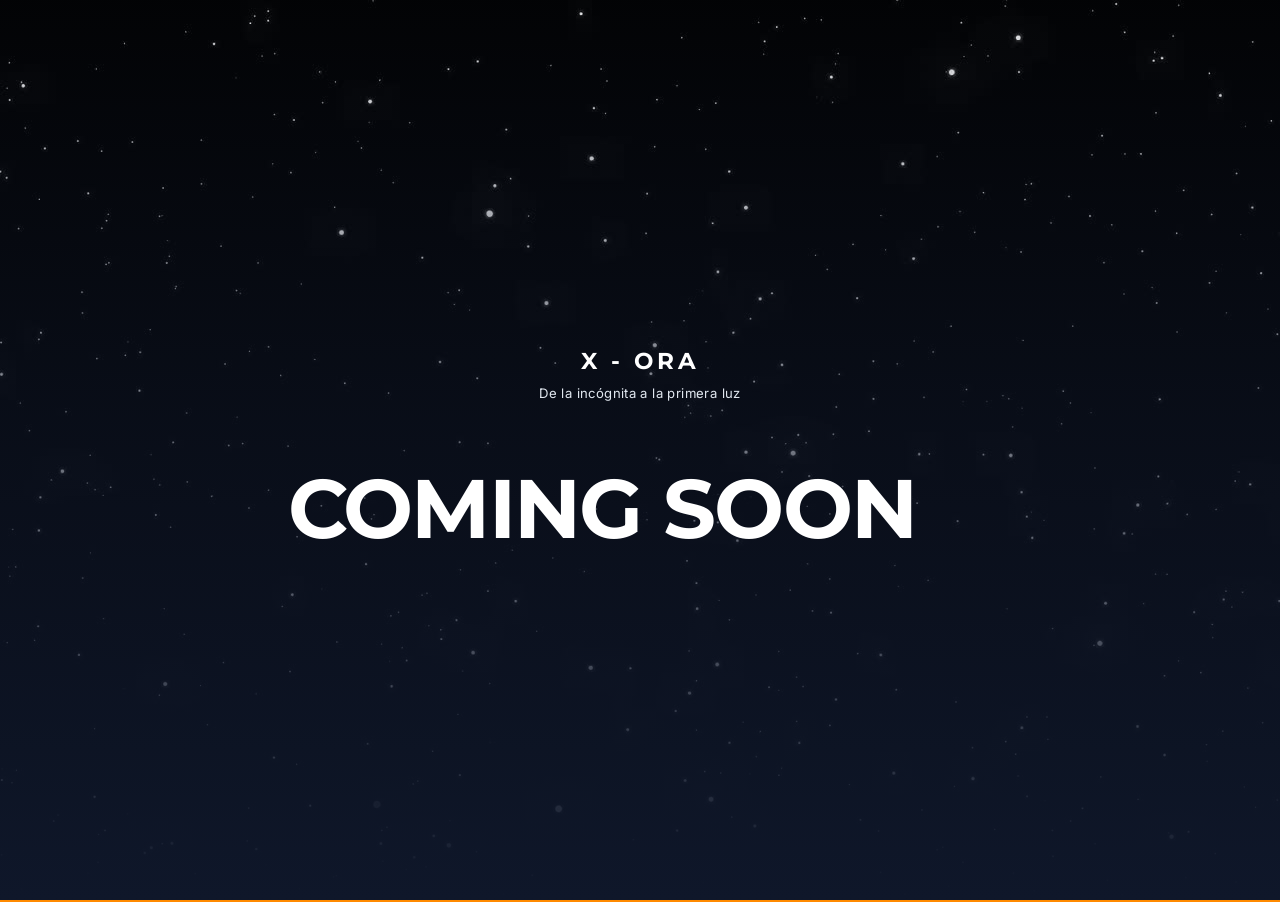
==== commit 15ee91a4: "Agrega poster al video del Hero para evitar el flash de fondo sólido Extrae un frame real del video " ====
--- a/index.html
+++ b/index.html
@@ -16,7 +16,7 @@
 
     <!-- COMING SOON (mismo fondo que el Hero de index.html) -->
     <section class="hero hero-coming-soon">
-        <video class="hero-video" id="heroVideo" autoplay muted loop playsinline aria-hidden="true">
+        <video class="hero-video" id="heroVideo" autoplay muted loop playsinline preload="auto" poster="assets/hero-poster.jpg" aria-hidden="true">
             <source src="assets/Estrellas.mp4" type="video/mp4">
         </video>
         <div class="hero-overlay" aria-hidden="true"></div>
--- a/styles.css
+++ b/styles.css
@@ -195,12 +195,6 @@
     62.5% { opacity: 1; }
     70.8% { opacity: 0; }
     100% { opacity: 0; }
-}
-
-@media (max-width: 640px) {
-    .hero-video {
-        display: none;
-    }
 }
 
 .hero-title .line,
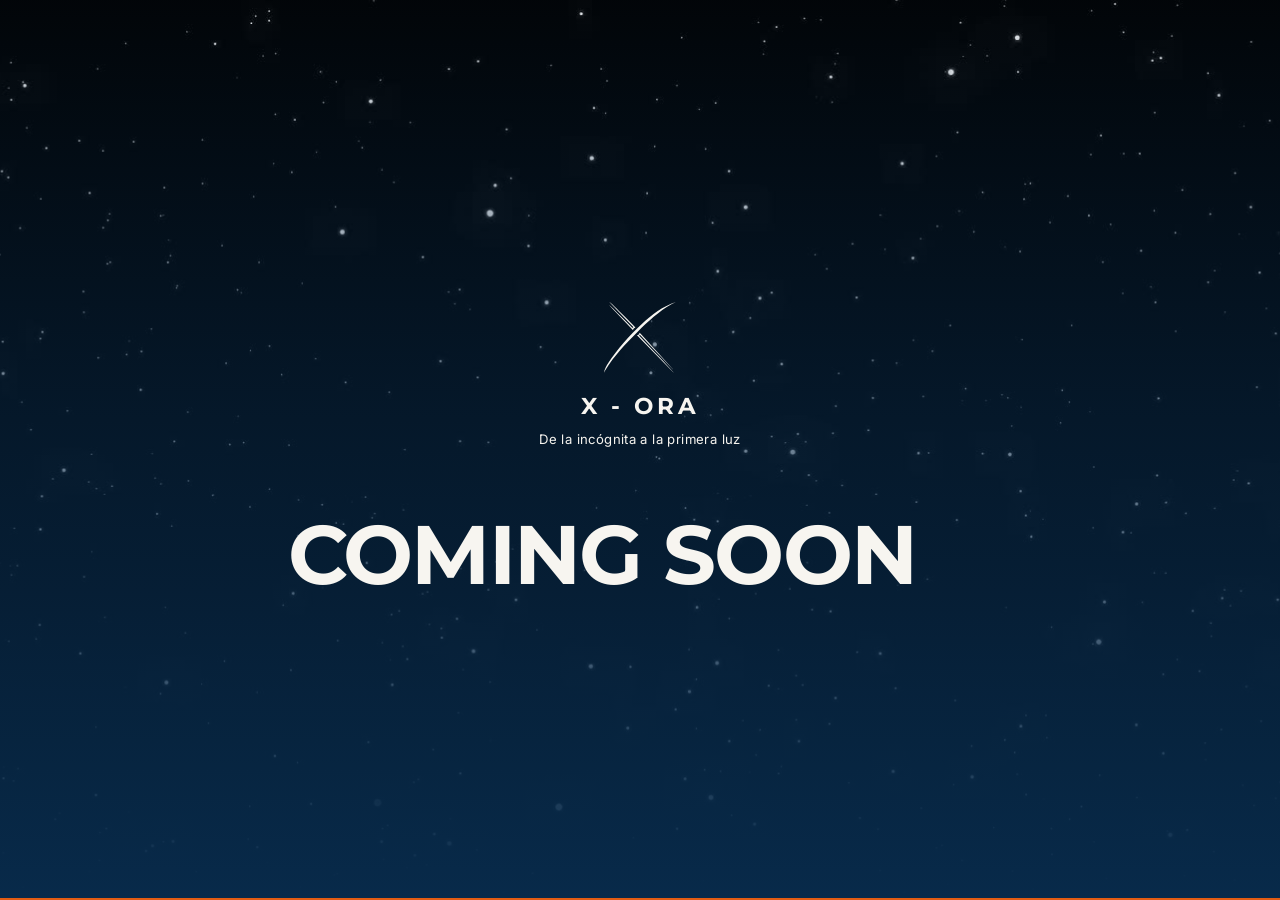
==== commit cb918c88: "Agrega logo SVG, corrige scroll en Coming Soon y suma mapa de cobertura Incorpora assets/Logo.svg (b" ====
--- a/index.html
+++ b/index.html
@@ -1,5 +1,5 @@
 <!DOCTYPE html>
-<html lang="es">
+<html lang="es" class="no-scroll">
 <head>
     <meta charset="UTF-8">
     <meta name="viewport" content="width=device-width, initial-scale=1.0">
@@ -12,7 +12,7 @@
     <!-- Enlace al archivo CSS externo -->
     <link rel="stylesheet" href="styles.css">
 </head>
-<body>
+<body class="no-scroll">
 
     <!-- COMING SOON (mismo fondo que el Hero de index.html) -->
     <section class="hero hero-coming-soon">
@@ -20,6 +20,8 @@
             <source src="assets/Estrellas.mp4" type="video/mp4">
         </video>
         <div class="hero-overlay" aria-hidden="true"></div>
+
+        <img class="hero-logo-coming" src="assets/Logo.svg" alt="x-ora" width="410" height="402">
 
         <h1 class="hero-title">
             <span class="line"><span class="line-inner">X - ORA</span></span>
--- a/styles.css
+++ b/styles.css
@@ -1,11 +1,11 @@
 /* SISTEMA DE COLOR (GAMA CROMÁTICA) */
 :root {
-    --azul-profundo: #2d3f50;
-    --naranja-aurora: #ff8a00;
-    --gris-platino: #e2e8f0;
-    --gris-acero: #64748b;
-    --azul-medianoche: #0f172a;
-    --blanco: #ffffff;
+    --azul-profundo: #082a4a;
+    --naranja-aurora: #e35c13;
+    --gris-platino: #f7f5f0;
+    --gris-acero: #0b6ab8;
+    --azul-medianoche: var(--azul-profundo);
+    --blanco: var(--gris-platino);
 
     /* Ritmo de movimiento (homepage) */
     --ease-out: cubic-bezier(0.16, 1, 0.3, 1);
@@ -48,6 +48,14 @@
     line-height: 1.6;
 }
 
+/* Bloquea el scroll en páginas de una sola pantalla (p. ej. index.html) */
+html.no-scroll,
+html.no-scroll body {
+    height: 100%;
+    overflow: hidden;
+    overscroll-behavior: none;
+}
+
 h1, h2, h3 {
     font-family: 'Montserrat', sans-serif;
     margin-top: 0;
@@ -67,10 +75,12 @@
 /* HERO SECTION (Pantalla Completa) */
 .hero {
     position: relative;
+    box-sizing: border-box;
     background-color: var(--azul-medianoche);
     color: var(--blanco);
     padding: 0 5%;
     min-height: 100vh;
+    min-height: 100dvh;
     text-align: center;
     border-bottom: 2px solid var(--naranja-aurora);
     display: flex;
@@ -93,10 +103,11 @@
     position: absolute;
     inset: 0;
     z-index: 1;
-    background: linear-gradient(180deg, rgba(15, 23, 42, 0.1) 0%, rgba(15, 23, 42, 0.55) 45%, rgba(15, 23, 42, 0.7) 65%, var(--azul-medianoche) 100%);
+    background: linear-gradient(180deg, rgba(8, 42, 74, 0.1) 0%, rgba(8, 42, 74, 0.55) 45%, rgba(8, 42, 74, 0.7) 65%, var(--azul-medianoche) 100%);
 }
 
 .hero-logo,
+.hero-logo-coming,
 .hero-title,
 .hero-sub {
     position: relative;
@@ -109,7 +120,15 @@
     left: 5%;
     width: clamp(56px, 6vw, 92px);
     height: auto;
-    filter: drop-shadow(0 2px 10px rgba(15, 23, 42, 0.5));
+    filter: drop-shadow(0 2px 10px rgba(8, 42, 74, 0.5));
+}
+
+/* Logo centrado sobre el titular X-ORA en la pantalla "Coming Soon" */
+.hero-logo-coming {
+    display: block;
+    width: clamp(44px, 6vw, 72px);
+    height: auto;
+    margin: 0 auto clamp(1rem, 2.5vh, 1.6rem);
 }
 
 .hero-title {
@@ -233,7 +252,7 @@
 .decrypt-char.is-flash {
     transition: none;
     color: var(--naranja-aurora);
-    text-shadow: 0 0 10px rgba(255, 138, 0, 0.75);
+    text-shadow: 0 0 10px rgba(227, 92, 19, 0.75);
 }
 
 /* Ajuste responsive para pantallas móviles */
@@ -367,11 +386,11 @@
     gap: 0.25rem;
     padding: 0.9rem 0.6rem;
     border-radius: 20px;
-    background: rgba(15, 23, 42, 0.4);
-    border: 1px solid rgba(255, 255, 255, 0.14);
+    background: rgba(8, 42, 74, 0.4);
+    border: 1px solid rgba(247, 245, 240, 0.14);
     backdrop-filter: blur(18px) saturate(160%);
     -webkit-backdrop-filter: blur(18px) saturate(160%);
-    box-shadow: 0 10px 30px rgba(15, 23, 42, 0.35);
+    box-shadow: 0 10px 30px rgba(8, 42, 74, 0.35);
 }
 
 .side-nav-links a {
@@ -402,8 +421,8 @@
     width: 0;
     height: 0;
     border-radius: 999px;
-    background: rgba(255, 255, 255, 0.08);
-    border: 1px solid rgba(255, 138, 0, 0.28);
+    background: rgba(247, 245, 240, 0.08);
+    border: 1px solid rgba(227, 92, 19, 0.28);
     opacity: 0;
     z-index: 0;
     pointer-events: none;
@@ -426,17 +445,17 @@
         width: 52px;
         height: 52px;
         border-radius: 50%;
-        border: 1px solid rgba(255, 255, 255, 0.18);
-        background: rgba(15, 23, 42, 0.55);
+        border: 1px solid rgba(247, 245, 240, 0.18);
+        background: rgba(8, 42, 74, 0.55);
         backdrop-filter: blur(16px) saturate(160%);
         -webkit-backdrop-filter: blur(16px) saturate(160%);
-        box-shadow: 0 8px 20px rgba(15, 23, 42, 0.4);
+        box-shadow: 0 8px 20px rgba(8, 42, 74, 0.4);
         cursor: pointer;
         padding: 0;
     }
 
     .side-nav-toggle:hover {
-        background-color: rgba(15, 23, 42, 0.7);
+        background-color: rgba(8, 42, 74, 0.7);
     }
 
     .side-nav-arrow {
@@ -491,7 +510,7 @@
     color: var(--blanco);
     padding: 6rem 5%;
     text-align: left;
-    border-bottom: 4px solid var(--azul-profundo); /* Menos naranja, más rigor industrial */
+    border-bottom: 4px solid var(--gris-acero); /* Menos naranja, más rigor industrial */
 }
 
 .hero-services h1 {
@@ -819,7 +838,7 @@
 .dualism-services {
     background-color: var(--azul-medianoche);
     color: var(--blanco);
-    border-top: 4px solid var(--azul-profundo);
+    border-top: 4px solid var(--gris-acero);
 }
 
 .dualism-studio {
@@ -856,7 +875,7 @@
 
 .dualism-services .tech-list li {
     color: var(--gris-platino);
-    border-bottom-color: var(--azul-profundo);
+    border-bottom-color: var(--gris-acero);
 }
 
 .dualism-studio .tech-list li {
@@ -1033,7 +1052,7 @@
 .manifesto {
     background-color: var(--gris-platino);
     background-image:
-        linear-gradient(rgba(226, 232, 240, 0.88), rgba(226, 232, 240, 0.88)),
+        linear-gradient(rgba(247, 245, 240, 0.88), rgba(247, 245, 240, 0.88)),
         url('assets/PapelCuadiculado.jpg');
     background-size: cover;
     background-position: center;
@@ -1087,7 +1106,7 @@
 .switch-section {
     background-color: var(--azul-medianoche);
     padding: 0;
-    border-bottom: 4px solid var(--azul-profundo);
+    border-bottom: 4px solid var(--gris-acero);
 }
 
 .xora-diagonal {
@@ -1128,7 +1147,7 @@
 }
 
 .diagonal-services {
-    background: linear-gradient(135deg, var(--azul-profundo), var(--azul-medianoche));
+    background: linear-gradient(135deg, var(--gris-acero), var(--azul-medianoche));
     color: var(--blanco);
     clip-path: polygon(0 0, 57% 0, 43% 100%, 0 100%);
     justify-content: flex-start;
@@ -1136,7 +1155,7 @@
 }
 
 .diagonal-studio {
-    background: linear-gradient(135deg, #cc6d00, var(--naranja-aurora));
+    background: var(--naranja-aurora);
     color: var(--azul-medianoche);
     clip-path: polygon(58% 0, 100% 0, 100% 100%, 44% 100%);
     justify-content: flex-end;
@@ -1189,15 +1208,15 @@
 .territory-bg-services {
     background-color: var(--azul-medianoche);
     background-image:
-        linear-gradient(90deg, rgba(226, 232, 240, 0.05) 1px, transparent 1px),
-        linear-gradient(rgba(226, 232, 240, 0.05) 1px, transparent 1px);
+        linear-gradient(90deg, rgba(247, 245, 240, 0.05) 1px, transparent 1px),
+        linear-gradient(rgba(247, 245, 240, 0.05) 1px, transparent 1px);
     background-size: 42px 42px;
     opacity: 1;
 }
 
 .territory-bg-studio {
     background-color: var(--azul-medianoche);
-    background-image: radial-gradient(circle at 82% 15%, rgba(255, 138, 0, 0.22), transparent 55%);
+    background-image: radial-gradient(circle at 82% 15%, rgba(227, 92, 19, 0.22), transparent 55%);
     opacity: 0;
 }
 
@@ -1243,7 +1262,7 @@
 
 .territory-list li {
     color: var(--gris-platino);
-    border-bottom-color: rgba(226, 232, 240, 0.2);
+    border-bottom-color: rgba(247, 245, 240, 0.2);
 }
 
 .territory-list li::before {
@@ -1293,4 +1312,109 @@
     .territory-panel {
         padding: 3.5rem 6% 4rem;
     }
+}
+
+/* =========================================
+   MAPA DE COBERTURA — JSVECTORMAP (map.html)
+   ========================================= */
+.map-stage {
+    position: relative;
+    width: 100%;
+    aspect-ratio: 3 / 2;
+    min-height: 320px;
+    background-color: var(--azul-medianoche);
+    border: 1px solid var(--gris-acero);
+    overflow: hidden;
+}
+
+/* El SVG interno de jsVectorMap debe llenar el escenario por completo */
+.map-stage svg {
+    width: 100%;
+    height: 100%;
+}
+
+/* Oculta controles de zoom nativos (usamos un mapa estático, sin pan/zoom) */
+.jvm-zoomin,
+.jvm-zoomout {
+    display: none;
+}
+
+/* Tooltip de marcador: solo aparece al pasar el cursor sobre un pin (nunca sobre un país) */
+.jvm-tooltip {
+    background-color: var(--azul-profundo) !important;
+    color: var(--blanco) !important;
+    font-family: 'Inter', sans-serif !important;
+    font-size: 0.8rem !important;
+    font-weight: 600 !important;
+    padding: 0.35rem 0.75rem !important;
+    border: none !important;
+    border-radius: 4px !important;
+    box-shadow: 0 4px 12px rgba(8, 42, 74, 0.35) !important;
+}
+
+/* Pines (círculos SVG renderizados por la librería) */
+.jvm-marker {
+    cursor: pointer;
+    transition: fill var(--dur-pulse) var(--ease-out);
+}
+
+.jvm-marker:focus-visible {
+    outline: 2px solid var(--naranja-aurora);
+    outline-offset: 3px;
+}
+
+.jvm-marker.is-selected {
+    fill: var(--naranja-aurora) !important;
+    animation: map-pin-pulse 1.8s var(--ease-out) infinite;
+}
+
+@keyframes map-pin-pulse {
+    0%, 100% { r: 9px; filter: drop-shadow(0 0 0 rgba(227, 92, 19, 0.55)); }
+    50% { r: 12px; filter: drop-shadow(0 0 7px rgba(227, 92, 19, 0.85)); }
+}
+
+/* Leyenda bajo el mapa */
+.map-legend {
+    display: flex;
+    flex-wrap: wrap;
+    gap: 1.5rem;
+    margin-top: 1rem;
+    font-family: 'Inter', sans-serif;
+    font-size: 0.85rem;
+    color: var(--gris-acero);
+}
+
+.map-legend-item {
+    display: flex;
+    align-items: center;
+    gap: 0.5rem;
+}
+
+.map-legend-dot {
+    width: 10px;
+    height: 10px;
+    border-radius: 50%;
+    background-color: var(--gris-platino);
+    border: 1px solid var(--gris-acero);
+}
+
+.map-legend-dot.is-active {
+    background-color: var(--naranja-aurora);
+    border-color: var(--naranja-aurora);
+}
+
+/* Panel de información: nombre del país seleccionado */
+.info-panel-map {
+    min-height: 320px;
+}
+
+.map-country-name {
+    min-height: 1.3em;
+    color: var(--azul-medianoche);
+}
+
+@media (max-width: 768px) {
+    .info-panel-map {
+        min-height: auto;
+    }
 }
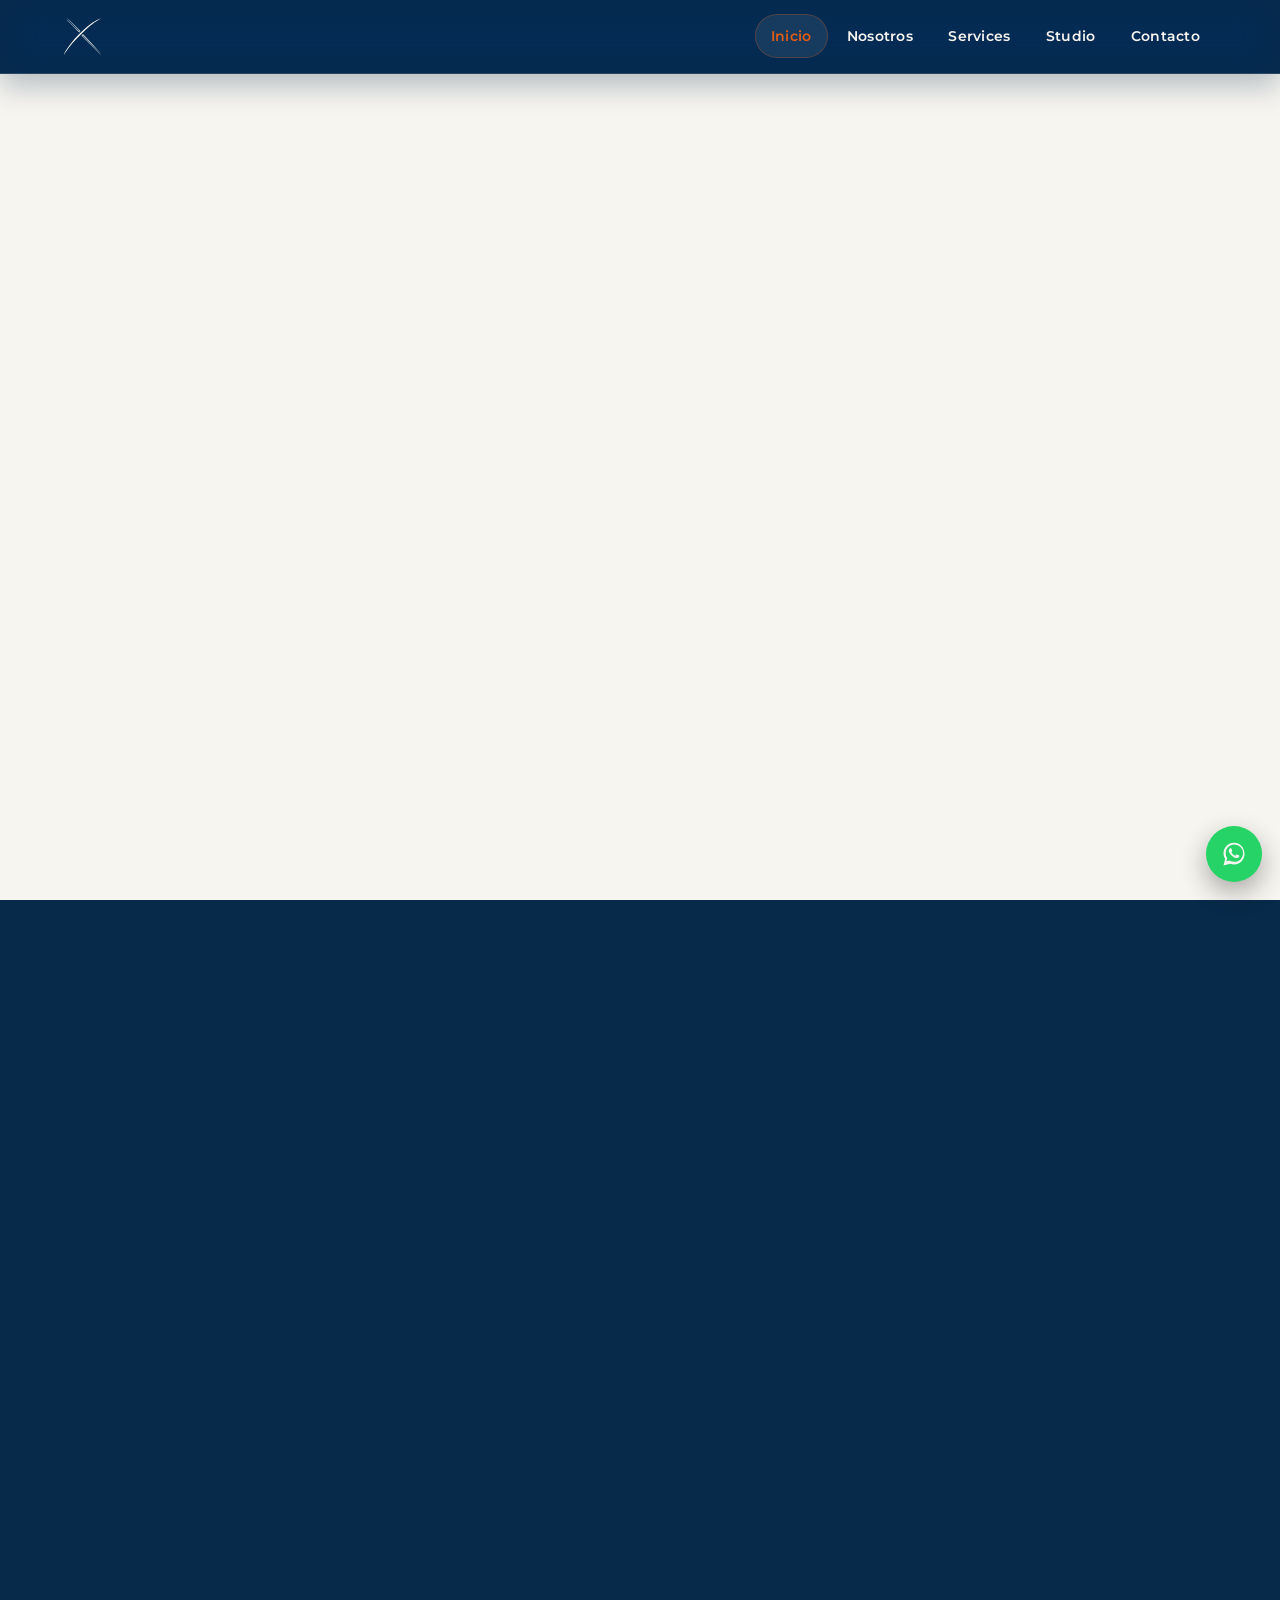
==== commit 8d97c58c: "Reestructura index.html como home real, pasada mobile-first y nuevos assets de Studio/Services - ind" ====
--- a/index.html
+++ b/index.html
@@ -1,9 +1,9 @@
 <!DOCTYPE html>
-<html lang="es" class="no-scroll">
+<html lang="es">
 <head>
     <meta charset="UTF-8">
     <meta name="viewport" content="width=device-width, initial-scale=1.0">
-    <title>x-ora | Coming Soon</title>
+    <title>X-ORA | De la incógnita a la primera luz</title>
 
     <!-- Importación de Tipografías según el manual -->
     <link rel="preconnect" href="https://fonts.googleapis.com">
@@ -11,27 +11,202 @@
 
     <!-- Enlace al archivo CSS externo -->
     <link rel="stylesheet" href="styles.css">
+
+    <!-- Decide, antes del primer pintado, si la intro debe reproducirse o saltarse esta carga
+         (evita el parpadeo de mostrarla y ocultarla después con JS diferido) -->
+    <script>
+    (function () {
+        try {
+            if (sessionStorage.getItem('xoraIntroSeen')) {
+                document.documentElement.classList.add('intro-skip');
+            } else {
+                document.documentElement.classList.add('no-scroll', 'intro-pending');
+            }
+        } catch (e) {}
+    })();
+    </script>
 </head>
-<body class="no-scroll">
-
-    <!-- COMING SOON (mismo fondo que el Hero de index.html) -->
-    <section class="hero hero-coming-soon">
-        <video class="hero-video" id="heroVideo" autoplay muted loop playsinline preload="auto" poster="assets/hero-poster.jpg" aria-hidden="true">
-            <source src="assets/Estrellas.mp4" type="video/mp4">
-        </video>
-        <div class="hero-overlay" aria-hidden="true"></div>
-
-        <img class="hero-logo-coming" src="assets/Logo.svg" alt="x-ora" width="410" height="402">
-
-        <h1 class="hero-title">
-            <span class="line"><span class="line-inner">X - ORA</span></span>
+<body>
+
+    <!-- INTRO: RECREACIÓN EN CÓDIGO DEL VIDEO DE MARCA X-ORA.mp4 -->
+    <div class="intro" id="introOverlay" aria-hidden="true">
+        <h1 class="intro-title">
+            <span class="intro-letter">X</span><span class="intro-letter intro-accent">-</span><span class="intro-letter">O</span><span class="intro-letter">R</span><span class="intro-letter">A</span>
         </h1>
-        <p class="hero-sub">De la incógnita a la primera luz</p>
-
-        <p class="hero-title-xl">
-            <span class="line"><span class="line-inner">Coming Soon</span></span><span class="hero-dots" aria-hidden="true"><span class="dot">.</span><span class="dot">.</span><span class="dot">.</span></span>
+        <div class="intro-blocks" aria-hidden="true">
+            <span class="intro-block intro-block-electrico"></span>
+            <span class="intro-block intro-block-naranja"></span>
+            <span class="intro-block intro-block-crema"></span>
+        </div>
+    </div>
+
+    <!-- NAV BAR CLÁSICA SUPERIOR (LOGO IZQUIERDA + ENLACES, SIEMPRE VISIBLE) -->
+    <nav class="top-nav" aria-label="Navegación principal">
+        <a href="index.html" class="top-nav-logo" aria-label="X-ORA — Inicio">
+            <img src="assets/Logo.svg" alt="X-ORA" width="38" height="37">
+        </a>
+
+        <button type="button" class="nav-toggle" id="navToggle" aria-label="Abrir menú de navegación" aria-expanded="false" aria-controls="navLinks">
+            <span class="nav-toggle-bar"></span>
+            <span class="nav-toggle-bar"></span>
+            <span class="nav-toggle-bar"></span>
+        </button>
+
+        <div class="top-nav-links" id="navLinks">
+            <a href="index.html" class="active-nav">Inicio</a>
+            <a href="about.html">Nosotros</a>
+            <a href="services.html">Services</a>
+            <a href="studio.html">Studio</a>
+            <a href="contacto.html">Contacto</a>
+        </div>
+    </nav>
+
+    <!-- BOTÓN FLOTANTE DE WHATSAPP: redirige a Contacto -->
+    <a href="contacto.html" class="whatsapp-float" aria-label="Contáctanos por WhatsApp">
+        <svg viewBox="0 0 32 32" aria-hidden="true"><path d="M16.02 3C9.4 3 4 8.4 4 15.02c0 2.4.7 4.62 1.9 6.5L4 29l7.66-1.86a12.9 12.9 0 0 0 4.36.76h.01c6.62 0 12.02-5.4 12.02-12.02C28.05 8.4 22.65 3 16.02 3Zm0 21.9c-1.68 0-3.32-.44-4.75-1.28l-.34-.2-3.63.88.96-3.55-.22-.36a9.86 9.86 0 0 1-1.51-5.37c0-5.47 4.45-9.92 9.92-9.92a9.86 9.86 0 0 1 7.02 2.9 9.86 9.86 0 0 1 2.9 7.02c0 5.47-4.46 9.92-9.92 9.92l.57-.04Zm5.44-7.43c-.3-.15-1.76-.87-2.03-.97-.27-.1-.47-.15-.67.15-.2.3-.77.97-.94 1.17-.17.2-.35.22-.65.07-.3-.15-1.25-.46-2.38-1.47-.88-.78-1.47-1.75-1.65-2.05-.17-.3-.02-.46.13-.61.14-.14.3-.35.45-.52.15-.17.2-.3.3-.5.1-.2.05-.37-.02-.52-.08-.15-.67-1.62-.92-2.22-.24-.58-.49-.5-.67-.51h-.57c-.2 0-.52.07-.79.37-.27.3-1.04 1.02-1.04 2.48s1.07 2.87 1.22 3.07c.15.2 2.1 3.2 5.08 4.49.71.3 1.26.49 1.69.63.71.23 1.36.2 1.87.12.57-.08 1.76-.72 2.01-1.42.25-.7.25-1.3.17-1.42-.07-.13-.27-.2-.57-.35Z"/></svg>
+    </a>
+
+    <!-- HERO / FILOSOFÍA -->
+    <section class="hero hero-home">
+        <div class="hero-logo-mark" aria-hidden="true">
+            <svg viewBox="87 0 410 402" xmlns="http://www.w3.org/2000/svg">
+                <path d="M496.52,0l-25.61,13.1c-71.83,40.57-133.42,97.5-191.95,154.98-67.45,66.23-135.01,137.23-184.69,218.06l-7.09,14.81c2.62-20.58,14.08-39.15,24.95-56.37,49.19-77.93,122.83-158.13,190.51-220.64C358.9,71.97,422.71,23.61,496.52,0Z"/>
+                <path d="M482.71,385.33c-63.94-65.62-125.97-133.09-189.93-198.71-3.23-1.92-6.26,1.72-5,5.01,59.55,64.77,122.03,126.95,181.44,191.89,3.79,4.15,8.12,8.67,11.7,12.91.57.67,1.45.98,1.19,2.1l-205.9-209.15-.57-2.13c7.2.08,13.5-6.7,13.21-13.81,2.44,2.01,4.73,4.3,6.91,6.59,61.54,64.96,120.44,132.45,181.27,198.07l5.69,7.21Z"/>
+                <path d="M265.44,145.24c-7.33-.1-12.14,6.1-13.17,12.86l-1.22.34L116.59,18c1.03.6,2.1,1.31,3,2.09,13.8,11.84,27.91,26.02,41.12,38.71,29.48,28.32,57.95,57.71,87.02,86.44,4.52,3.37,8.25-1.79,4.5-5.7L118.39,1.2c1.19,0,2.39,1.1,3.29,1.81,16.11,12.88,34.13,31.57,49.25,46.19,27.32,26.42,54.98,53.91,81.33,81.33,3.1,3.22,10.5,10.16,12.6,13.21.35.51.84.59.59,1.51Z"/>
+            </svg>
+        </div>
+        <div class="hero-content">
+            <h1 class="hero-title">
+                <span class="line"><span class="line-inner">X - ORA</span></span>
+            </h1>
+            <p class="hero-slogan">De la incógnita a la primera luz</p>
+            <div class="hero-cta-row">
+                <p class="hero-desc">Ofrecemos ingeniería de campo, integración y soporte técnico para sistemas de potencia y control crítico, y formamos a niños de 5 a 9 años en ingeniería aplicada a través de X-ORA Studio.</p>
+                <a href="#manifesto" class="btn btn-studio-solid hero-cta">Conoce más</a>
+            </div>
+        </div>
+    </section>
+
+    <!-- MANIFIESTO: X-ORA COMO MARCA MADRE -->
+    <section class="manifesto" id="manifesto" aria-labelledby="manifesto-title">
+        <div class="manifesto-inner reveal">
+            <div class="manifesto-text">
+                <h2 id="manifesto-title">Origen</h2>
+                <p>
+                    X-ORA es una marca de tecnología e ingeniería que diseña, integra y activa sistemas, experiencias y aprendizajes. Aplicamos el mismo pensamiento de ingeniería a dos terrenos distintos: la infraestructura de potencia y control crítico, y la formación temprana en ingeniería aplicada.
+                </p>
+            </div>
+        </div>
+        <p class="manifesto-lead reveal">
+            Conoce nuestras dos ramas
+            <span class="manifesto-lead-arrow" aria-hidden="true"></span>
         </p>
     </section>
+
+    <!-- SWITCH X — ORA: TRANSICIÓN DE TERRITORIO -->
+    <section class="switch-section reveal" aria-labelledby="switch-title">
+        <h2 id="switch-title" class="sr-only">Selecciona un territorio X-ORA</h2>
+
+        <div class="xora-diagonal" id="xoraDiagonal" role="radiogroup" aria-label="Cambiar entre X-ORA Services y X-ORA Studio" data-territory="services">
+            <button type="button" class="diagonal-half diagonal-services is-active" id="segServices" role="radio" aria-checked="true" data-target="services"><span><span class="diagonal-check" aria-hidden="true"></span>Services</span></button>
+            <button type="button" class="diagonal-half diagonal-studio" id="segStudio" role="radio" aria-checked="false" tabindex="-1" data-target="studio"><span><span class="diagonal-check" aria-hidden="true"></span>Studio</span></button>
+        </div>
+
+        <p class="sr-only" id="switchAnnounce" role="status" aria-live="polite"></p>
+    </section>
+
+    <!-- PANEL DE TERRITORIO -->
+    <div class="territory-wrapper" id="territoryWrapper" data-territory="services">
+        <span class="territory-bg territory-bg-services" aria-hidden="true"></span>
+        <span class="territory-bg territory-bg-studio" aria-hidden="true"></span>
+
+        <!-- Muro de fotos oversized de Studio: vive al nivel del wrapper (no dentro del panel)
+             para anclarse a su altura fija y estable; el panel puede ser más bajo que el
+             wrapper y, si la galería colgara de él, su sangrado ya no llegaría al footer. Se
+             sale por arriba/abajo (lo tapan el switch y el footer) igual que el logo del hero.
+             3 tiras verticales, mitad sube y mitad baja, en loop infinito. Puramente
+             decorativo -> aria-hidden + alt vacío. -->
+        <div class="studio-gallery" aria-hidden="true">
+            <div class="gallery-rotate">
+                <div class="gallery-col gallery-col-up">
+                    <div class="gallery-track">
+                        <img src="assets/Studio/web/1.jpg" alt="" loading="lazy">
+                        <img src="assets/Studio/web/2.jpg" alt="" loading="lazy">
+                        <img src="assets/Studio/web/3.jpg" alt="" loading="lazy">
+                        <img src="assets/Studio/web/1.jpg" alt="" loading="lazy">
+                        <img src="assets/Studio/web/2.jpg" alt="" loading="lazy">
+                        <img src="assets/Studio/web/3.jpg" alt="" loading="lazy">
+                    </div>
+                </div>
+                <div class="gallery-col gallery-col-down">
+                    <div class="gallery-track">
+                        <img src="assets/Studio/web/4.jpg" alt="" loading="lazy">
+                        <img src="assets/Studio/web/5.jpg" alt="" loading="lazy">
+                        <img src="assets/Studio/web/6.jpg" alt="" loading="lazy">
+                        <img src="assets/Studio/web/4.jpg" alt="" loading="lazy">
+                        <img src="assets/Studio/web/5.jpg" alt="" loading="lazy">
+                        <img src="assets/Studio/web/6.jpg" alt="" loading="lazy">
+                    </div>
+                </div>
+                <div class="gallery-col gallery-col-up">
+                    <div class="gallery-track">
+                        <img src="assets/Studio/web/7.jpg" alt="" loading="lazy">
+                        <img src="assets/Studio/web/1.jpg" alt="" loading="lazy">
+                        <img src="assets/Studio/web/4.jpg" alt="" loading="lazy">
+                        <img src="assets/Studio/web/7.jpg" alt="" loading="lazy">
+                        <img src="assets/Studio/web/1.jpg" alt="" loading="lazy">
+                        <img src="assets/Studio/web/4.jpg" alt="" loading="lazy">
+                    </div>
+                </div>
+            </div>
+        </div>
+
+        <article class="territory-panel" id="panel-services" data-panel="services">
+            <div class="services-panel-content">
+                <h2>X - ORA Services</h2>
+                <p>Brindamos ingeniería de campo, integración, comisionamiento y soporte técnico para sistemas de potencia y control crítico: desde el control de generadores hasta el diagnóstico de causa raíz en sitio.</p>
+                <p>Desarrollamos soluciones avanzadas que van desde sistemas de control de generadores y controles de paralelismo, hasta sistemas de transferencia automática de potencia, te garantizamos una coordinación de ingeniería impecable</p>
+                <p>Conoce nuestro portafolio de servicios.</p>
+                <a href="services.html" class="btn btn-services"><span>Conoce Services</span><span class="btn-arrow" aria-hidden="true">→</span></a>
+            </div>
+            <div class="services-panel-media" aria-hidden="true">
+                <img src="assets/Services/1.jpeg" alt="" loading="lazy">
+            </div>
+        </article>
+
+        <article class="territory-panel" id="panel-studio" data-panel="studio" hidden>
+            <div class="territory-text">
+                <h2>X - ORA Studio</h2>
+                <p>X-ORA Studio es un espacio de ingeniería y tecnología para niños de 5 a 9 años que construyen, prueban y programan sus propias soluciones en lugar de solo consumir tecnología.</p>
+
+                <p>Cada sesión combina retos técnicos guiados con kits LEGO Education, sensores y programación, en grupos reducidos dentro de un taller diseñado para la concentración.</p>
+
+                <p>Conoce el modelo de aprendizaje o agenda una visita al Studio.</p>
+
+                <a href="studio.html" class="btn btn-studio"><span>Conoce Studio</span><span class="btn-arrow" aria-hidden="true">→</span></a>
+            </div>
+        </article>
+    </div>
+
+    <!-- PIE DE PÁGINA -->
+    <footer>
+        <div class="footer-inner">
+            <p class="footer-copy">&copy; 2026 X-ORA. Transformando la complejidad en ejecución real.</p>
+            <div class="footer-contact">
+                <a href="tel:+525512345678">+52 (55) 1234 5678</a>
+                <span>Av. San Juan 77-Loc 15, Chapultepec, Cuernavaca, Mor.</span>
+                <!-- TODO: reemplazar "#" con los enlaces reales de Instagram y Facebook de x-ora -->
+                <span class="footer-social">
+                    <a href="#" target="_blank" rel="noopener" aria-label="Instagram de X-ORA">
+                        <svg viewBox="0 0 24 24" aria-hidden="true"><path d="M12 2c2.72 0 3.06.01 4.12.06 1.06.05 1.79.22 2.43.47.66.26 1.22.6 1.77 1.15.5.5.87 1.03 1.15 1.72.25.63.42 1.36.47 2.42.05 1.06.06 1.4.06 4.12s-.01 3.06-.06 4.12c-.05 1.06-.22 1.79-.47 2.43a4.9 4.9 0 0 1-1.15 1.77c-.5.5-1.03.87-1.72 1.15-.63.25-1.36.42-2.42.47-1.06.05-1.4.06-4.12.06s-3.06-.01-4.12-.06c-1.06-.05-1.79-.22-2.43-.47a4.9 4.9 0 0 1-1.77-1.15 4.9 4.9 0 0 1-1.15-1.72c-.25-.63-.42-1.36-.47-2.42C2.01 15.06 2 14.72 2 12s.01-3.06.06-4.12c.05-1.06.22-1.79.47-2.43.26-.66.6-1.22 1.15-1.77.5-.5 1.03-.87 1.72-1.15.63-.25 1.36-.42 2.42-.47C8.94 2.01 9.28 2 12 2Zm0 1.8c-2.67 0-2.99.01-4.04.06-.87.04-1.34.18-1.65.3-.42.16-.72.36-1.03.67-.31.31-.5.6-.67 1.03-.12.31-.26.78-.3 1.65C4.26 8.56 4.25 8.88 4.25 11.55v.45c0 2.67.01 2.99.06 4.04.04.87.18 1.34.3 1.65.16.42.36.72.67 1.03.31.31.6.5 1.03.67.31.12.78.26 1.65.3 1.05.05 1.37.06 4.04.06s2.99-.01 4.04-.06c.87-.04 1.34-.18 1.65-.3.42-.16.72-.36 1.03-.67.31-.31.5-.6.67-1.03.12-.31.26-.78.3-1.65.05-1.05.06-1.37.06-4.04s-.01-2.99-.06-4.04c-.04-.87-.18-1.34-.3-1.65-.16-.42-.36-.72-.67-1.03a2.8 2.8 0 0 0-1.03-.67c-.31-.12-.78-.26-1.65-.3-1.05-.05-1.37-.06-4.04-.06ZM12 7.35A4.65 4.65 0 1 1 12 16.65 4.65 4.65 0 0 1 12 7.35Zm0 1.8a2.85 2.85 0 1 0 0 5.7 2.85 2.85 0 0 0 0-5.7Zm4.84-2a1.08 1.08 0 1 1 0 2.16 1.08 1.08 0 0 1 0-2.16Z"/></svg>
+                    </a>
+                    <a href="#" target="_blank" rel="noopener" aria-label="Facebook de X-ORA">
+                        <svg viewBox="0 0 24 24" aria-hidden="true"><path d="M13.5 22v-8.4h2.82l.42-3.28H13.5V8.24c0-.95.26-1.6 1.62-1.6h1.74V3.72C16.55 3.65 15.55 3.56 14.38 3.56c-2.46 0-4.14 1.5-4.14 4.26v2.5H7.4v3.28h2.84V22Z"/></svg>
+                    </a>
+                </span>
+            </div>
+        </div>
+    </footer>
 
     <!-- Enlace al archivo JavaScript externo -->
     <script src="script.js"></script>
--- a/styles.css
+++ b/styles.css
@@ -1,3 +1,33 @@
+html {
+    scroll-behavior: smooth;
+    /* El muro de fotos oversized de Studio se sale a propósito de su panel (ver esa sección);
+       sin este freno, ese sangrado empuja el ancho del documento y aparece scroll horizontal. */
+    overflow-x: hidden;
+}
+
+body {
+    overflow-x: hidden;
+}
+
+*, *::before, *::after {
+    box-sizing: border-box;
+}
+
+img, picture, video, svg, canvas {
+    max-width: 100%;
+    height: auto;
+    display: block;
+}
+
+/* ESCALA DE BREAKPOINTS DEL SITIO (referencia)
+   380px  Teléfonos muy chicos
+   640px  Teléfonos estándar — ya usado en :836, :1559
+   768px  Tablets / colapso de nav — ya usado en :364, :2001, :3060
+   860px  Layouts de 2 columnas — ya usado en :421, :1418, :2405
+   900px  Grids de escritorio / mapa — ya usado en :1489, :2913, :3221
+   Las media queries no admiten var(), esta tabla es solo referencia para
+   que código nuevo converja a estos valores en vez de inventar uno arbitrario. */
+
 /* SISTEMA DE COLOR (GAMA CROMÁTICA) */
 :root {
     --azul-profundo: #082a4a;
@@ -56,6 +86,114 @@
     overscroll-behavior: none;
 }
 
+/* =========================================
+   INTRO: recreación en código de X-ORA.mp4
+   Secuencia: letras → wipe de color → blanco → fade out
+   ========================================= */
+.intro {
+    position: fixed;
+    inset: 0;
+    z-index: 1000;
+    display: flex;
+    align-items: center;
+    justify-content: center;
+    overflow: hidden;
+    background-color: var(--azul-profundo);
+    transition: opacity 0.35s var(--ease-out);
+    cursor: pointer;
+}
+
+/* Barrido de la intro: 3 franjas sólidas (sin gradiente/blur) que se mueven como un solo bloque
+   rígido — así queda garantizado que no haya rendijas entre colores mientras cruzan la pantalla. */
+.intro-blocks {
+    position: absolute;
+    inset: 0;
+    z-index: 2;
+    display: flex;
+    /* En reposo, las 3 franjas (cada una 100% del ancho del contenedor) deben quedar
+       completamente antes del borde izquierdo; con -100% la 2ª franja (naranja) ya
+       cae dentro del viewport y tapa las letras desde el arranque. */
+    transform: translateX(100%);
+    pointer-events: none;
+}
+
+.intro-block {
+    flex: 0 0 100%;
+    height: 100%;
+}
+
+.intro-block-electrico { background-color: var(--gris-acero); }
+.intro-block-naranja { background-color: var(--naranja-aurora); }
+.intro-block-crema { background-color: var(--gris-platino); }
+
+.intro.is-wiping .intro-blocks {
+    animation: intro-blocks-sweep 0.26s linear forwards;
+}
+
+.intro.is-done {
+    opacity: 0;
+    pointer-events: none;
+}
+
+@keyframes intro-blocks-sweep {
+    from { transform: translateX(100%); }
+    to { transform: translateX(-200%); }
+}
+
+.intro-title {
+    position: relative;
+    z-index: 1;
+    font-family: 'Montserrat', sans-serif;
+    font-weight: 700;
+    text-transform: uppercase;
+    color: var(--blanco);
+    font-size: clamp(3.5rem, 22vw, 15rem);
+    line-height: 1;
+    letter-spacing: -0.01em;
+    margin: 0;
+    transition: opacity 0.2s var(--ease-out);
+}
+
+/* Al pasar el fondo a blanco hueso, el título (blanco sobre blanco) se retira con la barrida
+   en vez de quedar invisible mientras el guion naranja sigue flotando visible por encima */
+.intro.is-wiping .intro-title {
+    opacity: 0;
+}
+
+.intro-letter {
+    display: inline-block;
+    opacity: 0;
+    transform: translateY(0.2em);
+    animation: intro-letter-in 0.26s var(--ease-out) forwards;
+}
+
+/* Delays fijos por letra (nada de calc()+var() en animation-delay: ese combo es frágil entre
+   navegadores y hacía que el stagger letra por letra no se reprodujera). */
+.intro-letter:nth-child(1) { animation-delay: 60ms; }
+.intro-letter:nth-child(2) { animation-delay: 125ms; }
+.intro-letter:nth-child(3) { animation-delay: 190ms; }
+.intro-letter:nth-child(4) { animation-delay: 255ms; }
+.intro-letter:nth-child(5) { animation-delay: 320ms; }
+
+.intro-accent {
+    color: var(--naranja-aurora);
+}
+
+@keyframes intro-letter-in {
+    to { opacity: 1; transform: translateY(0); }
+}
+
+/* La sesión ya vio la intro, o el usuario prefiere movimiento reducido: se omite por completo */
+html.intro-skip .intro {
+    display: none;
+}
+
+@media (prefers-reduced-motion: reduce) {
+    .intro {
+        display: none;
+    }
+}
+
 h1, h2, h3 {
     font-family: 'Montserrat', sans-serif;
     margin-top: 0;
@@ -106,7 +244,6 @@
     background: linear-gradient(180deg, rgba(8, 42, 74, 0.1) 0%, rgba(8, 42, 74, 0.55) 45%, rgba(8, 42, 74, 0.7) 65%, var(--azul-medianoche) 100%);
 }
 
-.hero-logo,
 .hero-logo-coming,
 .hero-title,
 .hero-sub {
@@ -114,16 +251,7 @@
     z-index: 2;
 }
 
-.hero-logo {
-    position: absolute;
-    top: clamp(1.4rem, 4vh, 2.6rem);
-    left: 5%;
-    width: clamp(56px, 6vw, 92px);
-    height: auto;
-    filter: drop-shadow(0 2px 10px rgba(8, 42, 74, 0.5));
-}
-
-/* Logo centrado sobre el titular X-ORA en la pantalla "Coming Soon" */
+/* Logo centrado sobre el titular X-ORA (Coming Soon y Home) */
 .hero-logo-coming {
     display: block;
     width: clamp(44px, 6vw, 72px);
@@ -265,34 +393,122 @@
     }
 }
 
-/* TABS (DUALISMO DE MARCA) */
-.tab-container {
-    display: flex;
-    background-color: var(--gris-acero);
-}
-
-.tab-btn {
-    flex: 1;
-    padding: 1.5rem;
-    background: none;
-    border: none;
-    color: var(--blanco);
+/* =========================================
+   HERO HOME — composición editorial alineada a la izquierda
+   (no toca .hero base: index.html / hero-coming-soon la necesitan intacta)
+   ========================================= */
+.hero-home {
+    background-color: var(--gris-platino);
+    color: var(--azul-profundo);
+    text-align: left;
+    align-items: flex-start;
+    justify-content: flex-end;
+    padding-bottom: clamp(3rem, 8vh, 6rem);
+}
+
+/* Símbolo "X" de marca, gigante/oversized, detrás del texto — ver .hero-logo-mark más abajo
+   para las variables que controlan su tamaño y posición. */
+.hero-logo-mark {
+    position: absolute;
+    z-index: 1;
+    right: var(--logo-offset-x, -13%);
+    bottom: var(--logo-offset-y, -52%);
+    width: var(--logo-size, min(75vw, 2000px));
+    pointer-events: none;
+    opacity: 0;
+    transform: translateY(50px) scale(0.96);
+    transition: opacity 1.1s var(--ease-out), transform 1.1s var(--ease-out);
+}
+
+/* Entrada del logo justo después de la intro (misma señal que .hero-content.is-visible) */
+.hero-logo-mark.is-visible {
+    opacity: 1;
+    transform: translateY(0) scale(1);
+}
+
+/* El flotar vive en el <svg> interno, separado del contenedor, para no pelear con la
+   transición de entrada (ambos animan transform, pero en elementos distintos) */
+.hero-logo-mark svg {
+    display: block;
+    width: 100%;
+    height: auto;
+    fill: var(--azul-profundo);
+    animation: hero-logo-float 3.5s ease-in-out infinite;
+}
+
+@keyframes hero-logo-float {
+    0%, 100% { transform: translateY(0) rotate(0deg); }
+    50% { transform: translateY(-36px) rotate(-1.5deg); }
+}
+
+@media (max-width: 860px) {
+    .hero-logo-mark {
+        display: none;
+    }
+}
+
+.hero-content {
+    position: relative;
+    z-index: 2;
+    width: 100%;
+    max-width: 960px;
+    opacity: 0;
+    transform: translateY(24px);
+    transition: opacity 0.7s var(--ease-out), transform 0.7s var(--ease-out);
+}
+
+.hero-content.is-visible {
+    opacity: 1;
+    transform: translateY(0);
+}
+
+.hero-eyebrow {
+    font-family: 'Inter', sans-serif;
+    font-weight: 600;
+    font-size: clamp(0.8rem, 1.4vw, 0.95rem);
+    letter-spacing: 0.03em;
+    color: var(--gris-acero);
+    margin: 0 0 0.9rem;
+}
+
+.hero-home .hero-title {
+    text-align: left;
+    color: var(--azul-profundo);
+    font-size: clamp(2.9rem, 7.8vw, 6.2rem);
+    margin-bottom: 0.6rem;
+}
+
+.hero-slogan {
     font-family: 'Montserrat', sans-serif;
     font-weight: 600;
-    font-size: 1.2rem;
-    cursor: pointer;
-    transition: background-color 0.3s;
-}
-
-.tab-btn.active-services {
-    background-color: var(--azul-profundo);
-    border-bottom: 4px solid var(--blanco);
-}
-
-.tab-btn.active-studio {
-    background-color: var(--naranja-aurora);
-    border-bottom: 4px solid var(--azul-medianoche);
-    color: var(--azul-medianoche);
+    font-size: clamp(1.1rem, 2.2vw, 1.5rem);
+    color: var(--gris-acero);
+    margin: 0 0 2.2rem;
+}
+
+.hero-cta-row {
+    display: flex;
+    flex-direction: column;
+    align-items: flex-start;
+    gap: 1.5rem;
+}
+
+.hero-desc {
+    color: var(--azul-profundo);
+    font-size: 1.05rem;
+    max-width: 560px;
+    margin: 0;
+}
+
+.hero-cta {
+    margin-top: 0;
+    flex-shrink: 0;
+}
+
+/* Doble clase para ganarle en especificidad al border-radius:999px de .btn (definido
+   después en la cascada) y así dejar este botón cuadrado. */
+.btn.hero-cta {
+    border-radius: 0;
 }
 
 /* SECCIONES DE CONTENIDO */
@@ -316,29 +532,138 @@
     border-bottom: 2px solid var(--gris-platino);
 }
 
+/* =========================================
+   ACENTO DE TITULARES DE SECCIÓN (inspirado en material de marca)
+   Barra corta bajo el h2; el color se adapta al territorio.
+   ========================================= */
+.content-section h2,
+.manifesto-text h2 {
+    position: relative;
+    padding-bottom: 0.6rem;
+    margin-bottom: 1.6rem;
+}
+
+.content-section h2::after,
+.manifesto-text h2::after {
+    content: '';
+    display: block;
+    width: 46px;
+    height: 3px;
+    margin-top: 0.7rem;
+    border-radius: 2px;
+    background: var(--azul-profundo);
+}
+
+.content-section h2.accent-services::after {
+    background: var(--gris-acero);
+}
+
+.content-section h2.accent-studio::after {
+    background: var(--naranja-aurora);
+}
+
+/* =========================================
+   TEXTURA HEXAGONAL SUTIL (paneles oscuros de marca)
+   ========================================= */
+.hex-texture {
+    position: relative;
+    isolation: isolate;
+}
+
+.hex-texture::before {
+    content: '';
+    position: absolute;
+    inset: 0;
+    z-index: 0;
+    opacity: 0.6;
+    pointer-events: none;
+    background-image:
+        linear-gradient(30deg, rgba(247, 245, 240, 0.05) 1px, transparent 1px),
+        linear-gradient(150deg, rgba(247, 245, 240, 0.05) 1px, transparent 1px),
+        linear-gradient(90deg, rgba(247, 245, 240, 0.045) 1px, transparent 1px);
+    background-size: 46px 80px;
+}
+
+.hex-texture > * {
+    position: relative;
+    z-index: 1;
+}
+
+/* Marca de agua del logo en la esquina de los heros de sección (marca unificadora) */
+.hero-services,
+.hero-studio,
+.hero-about,
+.hero-contact {
+    position: relative;
+}
+
+.hero-services::after,
+.hero-studio::after,
+.hero-about::after,
+.hero-contact::after {
+    content: '';
+    position: absolute;
+    right: 5%;
+    bottom: 1.4rem;
+    width: clamp(34px, 4vw, 56px);
+    height: clamp(34px, 4vw, 56px);
+    background: url('assets/Logo.svg') center / contain no-repeat;
+    opacity: 0.16;
+    pointer-events: none;
+}
+
 /* BOTONES "CONOCE MÁS" */
 .btn {
-    display: inline-block;
+    display: inline-flex;
+    align-items: center;
+    gap: 0.6rem;
     margin-top: 2rem;
     padding: 0.8rem 2rem;
+    border-radius: 999px;
     font-family: 'Montserrat', sans-serif;
     font-weight: 600;
     text-decoration: none;
     text-transform: uppercase;
     font-size: 0.9rem;
     letter-spacing: 0.5px;
-    transition: all 0.3s ease;
-}
-
+    transition: transform var(--dur-fast) var(--ease-out), box-shadow var(--dur-fast) var(--ease-out),
+        background-color var(--dur-fast) var(--ease-out), color var(--dur-fast) var(--ease-out),
+        border-color var(--dur-fast) var(--ease-out);
+}
+
+.btn-arrow {
+    display: inline-block;
+    transition: transform var(--dur-fast) var(--ease-out);
+}
+
+.btn:hover {
+    transform: translateY(-3px);
+}
+
+.btn:hover .btn-arrow {
+    transform: translateX(5px);
+}
+
+.btn:active {
+    transform: translateY(-1px) scale(0.97);
+    transition-duration: 0.1s;
+}
+
+/* En el panel de territorio (fondo azul oscuro), un botón sólido azul-profundo-sobre-azul-medianoche
+   se vuelve casi invisible (son el mismo tono) — por eso va en "contorno" eléctrico. */
+/* Sobre el fondo blanco hueso del panel Services: azul profundo como color principal,
+   azul eléctrico como acento al interactuar (hover) — según la paleta de marca. */
 .btn-services {
-    background-color: var(--azul-profundo);
+    background-color: transparent;
+    color: var(--azul-profundo);
+    border: 2px solid var(--azul-profundo);
+}
+
+.btn-services:hover {
+    background-color: var(--gris-acero);
+    border-color: var(--gris-acero);
     color: var(--blanco);
-    border: 2px solid var(--azul-profundo);
-}
-
-.btn-services:hover {
-    background-color: var(--azul-medianoche);
-    border-color: var(--azul-medianoche);
+    box-shadow: 0 12px 26px rgba(11, 106, 184, 0.35);
 }
 
 .btn-studio {
@@ -350,67 +675,205 @@
 .btn-studio:hover {
     background-color: var(--naranja-aurora);
     color: var(--azul-medianoche); /* Equilibrio profesional para Studio */
-}
-
-/* FOOTER */
+    box-shadow: 0 12px 26px rgba(227, 92, 19, 0.35);
+}
+
+/* Hero de home: aún no hay territorio elegido, por eso va en azul profundo sólido
+   (color principal y unificador) en vez del azul eléctrico o naranja de cada rama. */
+.btn-studio-solid {
+    background-color: var(--azul-profundo);
+    color: var(--blanco);
+    border: 2px solid var(--azul-profundo);
+}
+
+.btn-studio-solid:hover {
+    background-color: var(--gris-acero);
+    border-color: var(--gris-acero);
+    box-shadow: 0 12px 26px rgba(11, 106, 184, 0.35);
+}
+
+/* FOOTER — compacto: una sola franja con copyright a la izquierda y
+   contacto (teléfono, dirección, redes) a la derecha. */
 footer {
+    position: relative;
+    /* Por encima del muro de fotos oversized de Studio, que se asoma por debajo del panel
+       y necesita quedar tapado aquí (igual que hace el switch por arriba). */
+    z-index: 2;
     background-color: var(--azul-medianoche);
     color: var(--gris-platino);
     text-align: left;
-    padding: 2rem 5%;
+    padding: 1rem 5%;
     font-size: 0.9rem;
 }
 
+.footer-inner {
+    display: flex;
+    flex-wrap: wrap;
+    align-items: center;
+    justify-content: space-between;
+    gap: 0.35rem 1.5rem;
+}
+
+.footer-copy {
+    margin: 0;
+}
+
+.footer-contact {
+    display: flex;
+    flex-wrap: wrap;
+    align-items: center;
+    gap: 0.9rem;
+    font-size: 0.8rem;
+    color: var(--gris-platino);
+}
+
+.footer-contact a {
+    color: inherit;
+    text-decoration: none;
+    transition: color var(--dur-fast) var(--ease-out);
+}
+
+.footer-contact a:hover {
+    color: var(--naranja-aurora);
+}
+
+.footer-social {
+    display: flex;
+    align-items: center;
+    gap: 0.55rem;
+}
+
+.footer-social svg {
+    width: 15px;
+    height: 15px;
+    fill: var(--blanco);
+    transition: fill var(--dur-fast) var(--ease-out);
+}
+
+.footer-social a:hover svg {
+    fill: var(--naranja-aurora);
+}
+
+@media (max-width: 640px) {
+    footer {
+        padding: 0.85rem 5%;
+    }
+
+    .footer-inner {
+        flex-direction: column;
+        align-items: flex-start;
+        gap: 0.4rem;
+    }
+
+    .footer-contact {
+        gap: 0.5rem 0.75rem;
+        font-size: 0.72rem;
+    }
+}
+
 /* =========================================
-   NAV BAR VERTICAL (LATERAL DERECHA EN PC, DESPLEGABLE EN MÓVIL)
+   NAV BAR CLÁSICA (SUPERIOR, FIJA, SIEMPRE VISIBLE)
+   Franja horizontal a todo el ancho: logo a la izquierda, enlaces a la
+   derecha. Sin pestaña ni menú desplegable — mismos enlaces en escritorio
+   y móvil, solo se reduce tipografía/espaciado en pantallas pequeñas.
    ========================================= */
-.side-nav {
-    position: fixed;
-    top: 50%;
-    right: clamp(14px, 3vw, 32px);
-    transform: translateY(-50%);
+.top-nav {
+    position: sticky;
+    top: 0;
     z-index: 100;
     display: flex;
     align-items: center;
-}
-
-.side-nav-toggle {
-    display: none;
-}
-
-.side-nav-links {
-    position: relative;
-    display: flex;
-    flex-direction: column;
-    align-items: stretch;
-    gap: 0.25rem;
-    padding: 0.9rem 0.6rem;
-    border-radius: 20px;
-    background: rgba(8, 42, 74, 0.4);
-    border: 1px solid rgba(247, 245, 240, 0.14);
+    justify-content: space-between;
+    gap: 1rem;
+    padding: 0.9rem 5%;
+    background: rgba(8, 42, 74, 0.55);
+    border-bottom: 1px solid rgba(247, 245, 240, 0.14);
     backdrop-filter: blur(18px) saturate(160%);
     -webkit-backdrop-filter: blur(18px) saturate(160%);
-    box-shadow: 0 10px 30px rgba(8, 42, 74, 0.35);
-}
-
-.side-nav-links a {
+    box-shadow: 0 12px 30px rgba(8, 42, 74, 0.28);
+}
+
+.top-nav-logo {
+    display: flex;
+    align-items: center;
+    flex: 0 0 auto;
+    line-height: 0;
+}
+
+.top-nav-logo img {
+    display: block;
+    width: clamp(28px, 3.4vw, 38px);
+    height: auto;
+}
+
+.top-nav-links {
+    position: relative;
+    display: flex;
+    align-items: center;
+    gap: 0.2rem;
+    overflow-x: auto;
+    scrollbar-width: none;
+}
+
+.top-nav-links::-webkit-scrollbar {
+    display: none;
+}
+
+.top-nav-links a {
     position: relative;
     z-index: 1;
     display: block;
     color: var(--blanco);
     text-decoration: none;
-    text-align: right;
+    text-align: center;
     white-space: nowrap;
     font-family: 'Montserrat', sans-serif;
     font-weight: 600;
-    font-size: 0.95rem;
-    padding: 0.55rem 1rem;
+    font-size: 0.9rem;
+    letter-spacing: 0.02em;
+    padding: 0.65rem 1rem;
     border-radius: 999px;
     transition: color var(--dur-fast) var(--ease-out);
 }
 
-.side-nav-links a:hover, .side-nav-links a.active-nav {
+.top-nav-links a:hover, .top-nav-links a.active-nav {
     color: var(--naranja-aurora); /* Acento sutil para ubicación */
+}
+
+.nav-toggle {
+    display: none;
+    flex-direction: column;
+    justify-content: center;
+    align-items: center;
+    gap: 5px;
+    width: 40px;
+    height: 40px;
+    flex: 0 0 auto;
+    padding: 0;
+    border: none;
+    border-radius: 50%;
+    background: transparent;
+    cursor: pointer;
+    -webkit-tap-highlight-color: transparent;
+}
+
+.nav-toggle-bar {
+    display: block;
+    width: 22px;
+    height: 2px;
+    border-radius: 2px;
+    background: var(--blanco);
+    transition: transform var(--dur-fast) var(--ease-out), opacity var(--dur-fast) var(--ease-out);
+}
+
+.nav-toggle[aria-expanded="true"] .nav-toggle-bar:nth-child(1) {
+    transform: translateY(7px) rotate(45deg);
+}
+.nav-toggle[aria-expanded="true"] .nav-toggle-bar:nth-child(2) {
+    opacity: 0;
+}
+.nav-toggle[aria-expanded="true"] .nav-toggle-bar:nth-child(3) {
+    transform: translateY(-7px) rotate(-45deg);
 }
 
 /* Chip flotante que sigue al enlace activo/hover (inyectado por script.js) */
@@ -429,78 +892,102 @@
     transition: transform var(--dur-fast) var(--ease-out), width var(--dur-fast) var(--ease-out), height var(--dur-fast) var(--ease-out), opacity var(--dur-fast) var(--ease-out);
 }
 
-@media (max-width: 860px) {
-    .side-nav {
-        top: auto;
-        bottom: 20px;
-        right: 16px;
-        transform: none;
-        align-items: flex-end;
-    }
-
-    .side-nav-toggle {
+@media (max-width: 640px) {
+    .top-nav {
+        padding: 0.65rem 4%;
+        gap: 0.6rem;
+    }
+
+    .top-nav-logo img {
+        width: 26px;
+    }
+}
+
+@media (max-width: 768px) {
+    .nav-toggle {
         display: flex;
-        align-items: center;
-        justify-content: center;
-        width: 52px;
-        height: 52px;
-        border-radius: 50%;
-        border: 1px solid rgba(247, 245, 240, 0.18);
-        background: rgba(8, 42, 74, 0.55);
-        backdrop-filter: blur(16px) saturate(160%);
-        -webkit-backdrop-filter: blur(16px) saturate(160%);
-        box-shadow: 0 8px 20px rgba(8, 42, 74, 0.4);
-        cursor: pointer;
-        padding: 0;
-    }
-
-    .side-nav-toggle:hover {
-        background-color: rgba(8, 42, 74, 0.7);
-    }
-
-    .side-nav-arrow {
-        width: 11px;
-        height: 11px;
-        border-right: 2px solid var(--naranja-aurora);
-        border-bottom: 2px solid var(--naranja-aurora);
-        transform: rotate(45deg);
-        animation: nav-arrow-hint 1.8s ease-in-out infinite;
-        transition: transform var(--dur-fast) var(--ease-out);
-    }
-
-    .side-nav-toggle[aria-expanded="true"] .side-nav-arrow {
-        transform: rotate(225deg);
-        animation: none;
-    }
-
-    @keyframes nav-arrow-hint {
-        0%, 100% { transform: rotate(45deg) translate(0, 0); }
-        50% { transform: rotate(45deg) translate(-3px, 3px); }
-    }
-
-    .side-nav-links {
-        position: absolute;
-        bottom: calc(100% + 12px);
-        right: 0;
-        min-width: 190px;
-        opacity: 0;
-        transform: translateY(12px) scale(0.96);
-        pointer-events: none;
-        transition: opacity var(--dur-fast) var(--ease-out), transform var(--dur-fast) var(--ease-out);
-    }
-
-    .side-nav-links.is-open {
-        opacity: 1;
-        transform: translateY(0) scale(1);
-        pointer-events: auto;
-    }
-
-    .side-nav-links a {
-        font-size: 1.05rem;
-    }
-
+    }
+
+    /* Chip flotante de hover de escritorio, sin sentido en menú vertical táctil */
     .nav-glow {
         display: none;
+    }
+
+    .top-nav-links {
+        position: absolute;
+        top: 100%;
+        left: 0;
+        right: 0;
+        flex-direction: column;
+        align-items: stretch;
+        gap: 0;
+        overflow-x: visible;
+        overflow-y: auto;
+        max-height: 0;
+        padding: 0 5%;
+        background: var(--azul-profundo);
+        border-bottom: 1px solid rgba(247, 245, 240, 0.14);
+        box-shadow: 0 18px 30px rgba(8, 42, 74, 0.35);
+        transition: max-height var(--dur-territory) var(--ease-out);
+    }
+
+    .top-nav-links.is-open {
+        max-height: 70vh;
+    }
+
+    .top-nav-links a {
+        padding: 0.9rem 0;
+        font-size: 0.95rem;
+        text-align: left;
+        border-radius: 0;
+        border-bottom: 1px solid rgba(247, 245, 240, 0.08);
+    }
+
+    .studio-page .top-nav-links {
+        background: var(--gris-acero);
+    }
+}
+
+/* Botón flotante de WhatsApp — esquina inferior derecha, en todas las páginas
+   con nav bar. Redirige a la página de Contacto (no abre un chat externo). */
+.whatsapp-float {
+    position: fixed;
+    right: 18px;
+    bottom: 18px;
+    z-index: 90;
+    display: flex;
+    align-items: center;
+    justify-content: center;
+    width: 56px;
+    height: 56px;
+    border-radius: 50%;
+    background-color: #25d366; /* Verde oficial de WhatsApp, pedido explícitamente por el cliente */
+    box-shadow: 0 10px 26px rgba(0, 0, 0, 0.32);
+    transition: transform var(--dur-fast) var(--ease-out), box-shadow var(--dur-fast) var(--ease-out);
+}
+
+.whatsapp-float:hover {
+    transform: translateY(-3px) scale(1.05);
+    box-shadow: 0 14px 32px rgba(0, 0, 0, 0.38);
+}
+
+.whatsapp-float svg {
+    width: 28px;
+    height: 28px;
+    fill: var(--blanco);
+}
+
+@media (max-width: 640px) {
+    .whatsapp-float {
+        right: 14px;
+        bottom: 14px;
+        width: 50px;
+        height: 50px;
+    }
+
+    .whatsapp-float svg {
+        width: 25px;
+        height: 25px;
     }
 }
 
@@ -544,7 +1031,7 @@
 /* CUADRÍCULAS (GRIDS) TÉCNICAS */
 .grid-container {
     display: grid;
-    grid-template-columns: repeat(auto-fit, minmax(300px, 1fr));
+    grid-template-columns: repeat(auto-fit, minmax(min(300px, 100%), 1fr));
     gap: 2rem;
     margin-top: 2rem;
 }
@@ -602,220 +1089,1169 @@
 }
 
 .tech-list li {
-    padding: 0.5rem 0;
+    position: relative;
+    padding: 0.5rem 0 0.5rem 1.5rem;
     border-bottom: 1px solid var(--gris-platino);
     font-family: 'Inter', sans-serif;
     color: var(--gris-acero);
 }
 
 .tech-list li::before {
-    content: "■ ";
+    content: '';
+    position: absolute;
+    left: 0;
+    top: 50%;
+    width: 8px;
+    height: 8px;
+    border-radius: 50%;
+    border: 2px solid currentColor;
+    opacity: 0.85;
+    transform: translateY(-50%);
+}
+
+/* =========================================
+   PÁGINA STUDIO — REDISEÑO COMPLETO
+   Nota de marca: esta página evita por completo el azul profundo
+   (#082A4A); su gama es naranja quemado + azul eléctrico + blanco hueso.
+   ========================================= */
+
+/* Los h2 heredarían azul profundo del estilo global (h2 { color: var(--azul-profundo) })
+   y los párrafos sin color propio heredarían azul profundo de <body> — se fija aquí un
+   color base único para toda la página (azul eléctrico, o blanco sobre fondos azul eléctrico). */
+.hero-studio,
+.studio-pillars,
+.studio-steam,
+.studio-learning,
+.studio-facilities,
+.studio-contact {
+    color: var(--gris-acero);
+}
+
+.studio-steam,
+.studio-learning,
+.studio-contact {
+    color: var(--blanco);
+}
+
+.studio-pillars h2,
+.studio-steam h2,
+.studio-learning h2,
+.studio-facilities h2,
+.studio-contact h2 {
+    position: relative;
+    font-size: clamp(1.7rem, 4vw, 2.3rem);
+    padding-bottom: 0.6rem;
+    margin: 0 0 1.2rem;
+    color: var(--gris-acero);
+}
+
+.studio-steam h2,
+.studio-learning h2,
+.studio-contact h2 {
+    color: var(--blanco);
+}
+
+.studio-pillars h2::after,
+.studio-steam h2::after,
+.studio-facilities h2::after,
+.studio-contact h2::after {
+    content: '';
+    display: block;
+    width: 46px;
+    height: 3px;
+    margin-top: 0.7rem;
+    border-radius: 2px;
+    background: var(--naranja-aurora);
+}
+
+.studio-learning h2::after {
+    content: '';
+    display: block;
+    width: 46px;
+    height: 3px;
+    margin-top: 0.7rem;
+    border-radius: 2px;
+    background: var(--azul-profundo);
+}
+
+/* HERO — NARANJA QUEMADO COMO COLOR DE APERTURA */
+.hero-studio {
+    background-color: var(--naranja-aurora);
+    color: var(--blanco);
+    padding: 6.5rem 5% 3.5rem;
+    text-align: left;
+    border-bottom: 4px solid var(--gris-acero);
+    position: relative;
+}
+
+/* Misma técnica de cuadrícula artificial que .manifesto ("Origen" en home.html): dos
+   linear-gradient de 1px formando celdas de 42px. Aquí se limita al lado derecho del
+   Hero con una máscara en degradado, para que se integre en vez de cortar en seco. */
+.hero-studio::before {
+    content: '';
+    position: absolute;
+    inset: 0;
+    z-index: 0;
+    pointer-events: none;
+    background-image:
+        linear-gradient(90deg, rgba(247, 245, 240, 0.16) 1px, transparent 1px),
+        linear-gradient(rgba(247, 245, 240, 0.16) 1px, transparent 1px);
+    background-size: 42px 42px;
+    -webkit-mask-image: linear-gradient(90deg, transparent 0%, transparent 35%, rgba(0, 0, 0, 0.8) 60%, #000 100%);
+    mask-image: linear-gradient(90deg, transparent 0%, transparent 35%, rgba(0, 0, 0, 0.8) 60%, #000 100%);
+}
+
+.hero-studio > * {
+    position: relative;
+    z-index: 1;
+}
+
+/* El hero de Studio no lleva la marca de agua del logo (a diferencia de
+   Services/About/Contacto): se desactiva el pseudo-elemento heredado. */
+.studio-page .hero-studio::after {
+    content: none;
+}
+
+.hero-studio .studio-kicker {
+    display: block;
+    font-family: 'Montserrat', sans-serif;
+    font-weight: 600;
+    font-size: 1rem;
+    letter-spacing: 0.06em;
+    color: rgba(247, 245, 240, 0.9);
+    margin-bottom: 0.6rem;
+}
+
+.hero-studio h1 {
+    font-family: 'Montserrat', sans-serif;
+    font-weight: 700;
+    font-size: clamp(2.6rem, 7vw, 4.4rem);
+    line-height: 1.05;
+    margin: 0 0 1.4rem;
+}
+
+.hero-studio p {
+    font-size: 1.15rem;
+    color: rgba(247, 245, 240, 0.94);
+    max-width: 640px;
+    margin: 0;
+}
+
+/* FRANJA DE FOTO — sección angosta a todo el ancho, solo la imagen del taller */
+.studio-banner {
+    width: 100%;
+    height: clamp(160px, 24vw, 280px);
+    overflow: hidden;
+}
+
+.studio-banner img {
+    width: 100%;
+    height: 100%;
+    object-fit: cover;
+    display: block;
+}
+
+/* PILARES (INSPIRADO EN RECUADROS MISIÓN / VISIÓN / FILOSOFÍA) */
+/* Textura de papel cuadriculado como fondo, atenuada con un velo blanco hueso superpuesto
+   (misma técnica de dos capas de background-image) para que el contenido siga siendo
+   perfectamente legible. "cover" respeta la proporción original de la imagen, sin deformarla. */
+.studio-pillars {
+    padding: 5.5rem 5%;
+    background-color: var(--blanco);
+    background-image:
+        linear-gradient(rgba(247, 245, 240, 0.9), rgba(247, 245, 240, 0.9)),
+        url('assets/PapelCuadiculado.jpg');
+    background-repeat: no-repeat, no-repeat;
+    background-position: center, center;
+    background-size: cover, cover;
+}
+
+.studio-pillars-head {
+    max-width: 680px;
+    margin-bottom: 3rem;
+}
+
+.studio-pillars-head p {
+    color: var(--gris-acero);
+    font-size: 1.05rem;
+}
+
+.pillars-grid {
+    display: grid;
+    grid-template-columns: repeat(auto-fit, minmax(min(260px, 100%), 1fr));
+    gap: 2rem;
+}
+
+.pillar-card {
+    background-color: var(--blanco);
+    border: 1px solid rgba(11, 106, 184, 0.16);
+    border-radius: 18px;
+    padding: 2.4rem 2rem;
+    box-shadow: 0 10px 26px rgba(0, 0, 0, 0.05);
+    transition: transform var(--dur-fast) var(--ease-out), box-shadow var(--dur-fast) var(--ease-out);
+}
+
+.pillar-card:hover {
+    transform: translateY(-6px);
+    box-shadow: 0 18px 34px rgba(0, 0, 0, 0.09);
+}
+
+.pillar-icon {
+    width: 48px;
+    height: 48px;
+    color: var(--gris-acero);
+    margin-bottom: 1.4rem;
+}
+
+.pillar-card h3 {
+    font-family: 'Montserrat', sans-serif;
+    color: var(--gris-acero);
+    font-size: 1.25rem;
+    margin-bottom: 0.8rem;
+}
+
+.pillar-card p {
+    font-family: 'Inter', sans-serif;
+    font-size: 0.96rem;
+    color: var(--gris-acero);
+}
+
+.pillar-card.is-highlight {
+    background-color: var(--gris-acero);
+    border-color: transparent;
+}
+
+.pillar-card.is-highlight .pillar-icon,
+.pillar-card.is-highlight h3 {
+    color: var(--blanco);
+}
+
+.pillar-card.is-highlight p {
+    color: rgba(247, 245, 240, 0.88);
+}
+
+/* STEAM — EXPLICACIÓN BREVE DEL ACRÓNIMO */
+.studio-steam {
+    position: relative;
+    padding: 4.5rem 5%;
+    background-color: var(--gris-acero);
+    color: var(--blanco);
+    text-align: center;
+    overflow: hidden;
+}
+
+.studio-steam-head,
+.steam-grid {
+    position: relative;
+    z-index: 1;
+}
+
+/* Anillos decorativos girando sobre su propio eje — el overflow:hidden de
+   .studio-steam los recorta exactamente en los bordes de la sección, así que
+   quedan ocultos tras "¿Qué es STEAM?" hacia arriba y abajo. */
+.steam-circle {
+    position: absolute;
+    z-index: 0;
+    width: clamp(140px, 18vw, 240px);
+    height: clamp(140px, 18vw, 240px);
+    pointer-events: none;
+    animation: steam-circle-spin 16s linear infinite;
+}
+
+.steam-circle svg {
+    display: block;
+    width: 100%;
+    height: 100%;
+}
+
+.steam-circle path {
+    fill: var(--blanco);
+}
+
+.steam-circle-bl {
+    left: -70px;
+    bottom: -70px;
+}
+
+.steam-circle-tr {
+    right: -70px;
+    top: -70px;
+}
+
+@keyframes steam-circle-spin {
+    to { transform: rotate(360deg); }
+}
+
+.studio-steam-head {
+    max-width: 640px;
+    margin: 0 auto 2.6rem;
+}
+
+.studio-steam-head p {
+    color: rgba(247, 245, 240, 0.88);
+}
+
+.steam-grid {
+    display: grid;
+    grid-template-columns: repeat(auto-fit, minmax(150px, 1fr));
+    gap: 1.4rem;
+    max-width: 1120px;
+    margin: 0 auto;
+}
+
+.steam-letter {
+    position: relative;
+    background-color: var(--blanco);
+    border: 1px solid rgba(227, 92, 19, 0.2);
+    border-radius: 14px;
+    padding: 1.7rem 1.1rem 1.5rem;
+    text-align: left;
+    overflow: hidden;
+    box-shadow: 0 14px 30px rgba(0, 0, 0, 0.16);
+    transition: box-shadow var(--dur-fast) var(--ease-out);
+    animation: steam-letter-float 3.6s var(--ease-out) infinite;
+}
+
+/* Movimiento en loop, sutil y desfasado por tarjeta para que no floten en sincronía. */
+@keyframes steam-letter-float {
+    0%, 100% { transform: translateY(0); }
+    50% { transform: translateY(-7px); }
+}
+
+.steam-letter:nth-child(1) { animation-delay: 0s; }
+.steam-letter:nth-child(2) { animation-delay: 0.4s; }
+.steam-letter:nth-child(3) { animation-delay: 0.8s; }
+.steam-letter:nth-child(4) { animation-delay: 1.2s; }
+.steam-letter:nth-child(5) { animation-delay: 1.6s; }
+
+.steam-letter::before {
+    content: '';
+    position: absolute;
+    top: 0;
+    left: 0;
+    width: 100%;
+    height: 5px;
+    background-color: var(--naranja-aurora);
+}
+
+.steam-letter:hover {
+    animation-play-state: paused;
+    transform: translateY(-5px);
+    box-shadow: 0 20px 38px rgba(0, 0, 0, 0.22);
+}
+
+.steam-letter .letter {
+    display: block;
+    font-family: 'Montserrat', sans-serif;
+    font-weight: 700;
+    font-size: 2.4rem;
     color: var(--azul-profundo);
-    font-size: 0.8rem;
-    margin-right: 0.5rem;
-}
-
-/* HERO SECTION STUDIO */
-.hero-studio {
-    background-color: var(--azul-medianoche);
+    line-height: 1;
+    margin-bottom: 0.5rem;
+}
+
+.steam-letter .word {
+    display: block;
+    font-family: 'Montserrat', sans-serif;
+    font-weight: 600;
+    color: var(--azul-profundo);
+    margin-bottom: 0.4rem;
+}
+
+.steam-letter p {
+    font-size: 0.85rem;
+    color: var(--gris-acero);
+    margin: 0;
+}
+
+/* APRENDIZAJES Y CLASES — CARRUSEL DE TEXTO */
+.studio-learning {
+    position: relative;
+    overflow: hidden;
+    padding: 5.5rem 5%;
+    background-color: var(--naranja-aurora);
+}
+
+.studio-learning-inner {
+    position: relative;
+    z-index: 2;
+    max-width: 760px;
+}
+
+/* Ícono de foco gigante, recortado por el propio overflow:hidden de la sección
+   (así queda oculto tras "¿Qué es STEAM?" e "Instalaciones", nunca encima) — mismo
+   espíritu que el logo "X" del hero de home.html (.hero-logo-mark), pero con
+   su propia paleta e independiente del intro JS de esa página.
+   Para reposicionarlo/redimensionarlo: ajustar right/bottom (posición) o width
+   (tamaño) en esta regla; la inclinación y la distancia del flotado se ajustan
+   en @keyframes learning-bulb-float, justo abajo. */
+.learning-bulb-mark {
+    position: absolute;
+    z-index: 1;
+    right: -4%;
+    bottom: -40%;
+    width: min(46vw, 1040px);
+    pointer-events: none;
+}
+
+.learning-bulb-mark svg {
+    display: block;
+    width: 100%;
+    height: auto;
+    animation: learning-bulb-float 4.2s ease-in-out infinite;
+}
+
+.learning-bulb-mark svg path {
+    stroke: var(--blanco);
+}
+
+@keyframes learning-bulb-float {
+    0%, 100% { transform: translateY(0) rotate(-18deg); }
+    50% { transform: translateY(-26px) rotate(-18deg); }
+}
+
+@media (max-width: 860px) {
+    .learning-bulb-mark {
+        display: none;
+    }
+}
+
+.studio-learning-inner > p {
+    color: rgba(247, 245, 240, 0.92);
+    font-size: 1.05rem;
+}
+
+.studio-carousel {
+    display: flex;
+    align-items: baseline;
+    flex-wrap: wrap;
+    gap: 0.6rem;
+    margin-top: 2.2rem;
+    padding: 1.6rem 0;
+    border-top: 2px solid rgba(247, 245, 240, 0.35);
+    border-bottom: 2px solid rgba(247, 245, 240, 0.35);
+}
+
+.studio-carousel-prefix {
+    font-family: 'Montserrat', sans-serif;
+    font-weight: 600;
+    font-size: clamp(1.2rem, 3vw, 1.6rem);
     color: var(--blanco);
-    padding: 6rem 5%;
-    text-align: left;
-    border-bottom: 4px solid var(--naranja-aurora);
-}
-
-.hero-studio h1 {
-    font-size: 2.5rem;
-    margin-bottom: 0.2rem;
-}
-
-.hero-studio .descriptor {
-    color: var(--gris-platino);
-    border-bottom-color: var(--naranja-aurora);
-}
-
-.hero-studio p {
-    margin-top: 1rem;
-    font-size: 1.2rem;
-    color: var(--gris-platino);
-    max-width: 700px;
-}
-
-/* TARJETAS STUDIO (Borde Naranja) */
-.card-studio {
+}
+
+.studio-carousel-word {
+    display: inline-block;
+    font-family: 'Montserrat', sans-serif;
+    font-weight: 700;
+    font-size: clamp(1.6rem, 4.4vw, 2.6rem);
+    color: var(--azul-profundo);
+    transition: opacity 0.3s var(--ease-out), transform 0.3s var(--ease-out);
+}
+
+.studio-carousel-word.is-swapping {
+    opacity: 0;
+    transform: translateY(10px);
+}
+
+/* INSTALACIONES — GALERÍA INTERACTIVA */
+.studio-facilities {
+    padding: 5.5rem 9%;
     background-color: var(--blanco);
-    border-top: 4px solid var(--naranja-aurora);
-    padding: 2rem;
-    box-shadow: 0 4px 6px rgba(0,0,0,0.05);
-}
-
-.card-studio h3 {
-    color: var(--azul-medianoche);
-    margin-bottom: 1rem;
-}
-
-.card-studio p {
+    border-bottom: 3px dashed var(--azul-profundo);
+}
+
+.studio-facilities-grid {
+    display: grid;
+    grid-template-columns: 1fr 1fr;
+    gap: 4rem;
+    align-items: center;
+}
+
+.studio-facilities-head {
+    max-width: 480px;
+}
+
+.studio-facilities-head p {
+    color: var(--gris-acero);
+    font-size: 1.05rem;
+}
+
+.facilities-carousel {
+    position: relative;
+    width: 100%;
+}
+
+@media (max-width: 900px) {
+    .studio-facilities-grid {
+        grid-template-columns: 1fr;
+    }
+
+    .studio-facilities-head {
+        max-width: none;
+        margin-bottom: 0.6rem;
+    }
+}
+
+.facilities-carousel-viewport {
+    position: relative;
+    width: 100%;
+    aspect-ratio: 16 / 10;
+    border-radius: 18px;
+    overflow: hidden;
+    box-shadow: 0 20px 46px rgba(0, 0, 0, 0.16);
+}
+
+/* Crossfade con dos <img> apiladas: la imagen entrante se carga oculta
+   (opacity:0) y solo cuando ya está lista se cruza con la saliente animando
+   opacity en ambas a la vez — así nunca hay un instante con el <img> vacío
+   ni un "salto" donde el cambio de src ocurra a medio fundido. */
+.facilities-carousel-img {
+    position: absolute;
+    inset: 0;
+    width: 100%;
+    height: 100%;
+    object-fit: cover;
+    display: block;
+    opacity: 0;
+    transition: opacity 0.5s var(--ease-out);
+}
+
+.facilities-carousel-img.is-active {
+    opacity: 1;
+}
+
+.facilities-carousel-arrow {
+    position: absolute;
+    top: 50%;
+    transform: translateY(-50%);
+    display: flex;
+    align-items: center;
+    justify-content: center;
+    width: 46px;
+    height: 46px;
+    border-radius: 50%;
+    border: none;
+    background-color: var(--naranja-aurora);
+    color: var(--blanco);
+    font-family: 'Montserrat', sans-serif;
+    font-size: 1.15rem;
+    cursor: pointer;
+    transition: transform var(--dur-fast) var(--ease-out);
+}
+
+.facilities-carousel-arrow:hover {
+    transform: translateY(-50%) scale(1.08);
+}
+
+.facilities-carousel-prev {
+    left: -20px;
+}
+
+.facilities-carousel-next {
+    right: -20px;
+}
+
+@media (max-width: 640px) {
+    .facilities-carousel-prev { left: 0.5rem; }
+    .facilities-carousel-next { right: 0.5rem; }
+}
+
+.facilities-carousel-dots {
+    display: flex;
+    justify-content: center;
+    gap: 0.6rem;
+    margin-top: 1.4rem;
+}
+
+.facilities-carousel-dots button {
+    width: 10px;
+    height: 10px;
+    padding: 0;
+    border: none;
+    border-radius: 50%;
+    background-color: rgba(11, 106, 184, 0.25);
+    cursor: pointer;
+    transition: background-color var(--dur-fast) var(--ease-out), transform var(--dur-fast) var(--ease-out);
+}
+
+.facilities-carousel-dots button.is-active {
+    background-color: var(--naranja-aurora);
+    transform: scale(1.2);
+}
+
+/* HORARIOS — TABLA DENTRO DE LA TARJETA DE CONTACTO (ver .studio-contact-schedule) */
+.studio-schedule-table {
+    width: 100%;
+    min-width: 360px;
+    border-collapse: collapse;
+}
+
+.studio-schedule-table th {
+    background-color: var(--naranja-aurora);
+    color: var(--blanco);
+    font-family: 'Montserrat', sans-serif;
+    font-weight: 600;
+    font-size: 0.82rem;
+    letter-spacing: 0.05em;
+    text-transform: uppercase;
+    text-align: center;
+    padding: 1rem 1.4rem;
+}
+
+.studio-schedule-table td {
     font-family: 'Inter', sans-serif;
+    color: var(--gris-acero);
     font-size: 0.95rem;
-    color: var(--gris-acero);
-}
-
-/* BOTÓN CALL TO ACTION STUDIO */
-.btn-studio-solid {
+    padding: 1.1rem 1.4rem;
+    text-align: center;
+    border-top: 1px solid rgba(11, 106, 184, 0.14);
+}
+
+.studio-schedule-table tbody tr:first-child td {
+    border-top: none;
+}
+
+.studio-schedule-table td:first-child {
+    font-family: 'Montserrat', sans-serif;
+    font-weight: 600;
+    color: var(--azul-profundo);
+    white-space: nowrap;
+}
+
+.studio-schedule-table td:nth-child(2) {
+    font-weight: 600;
+    white-space: nowrap;
+}
+
+/* CONTÁCTANOS E INSCRÍBETE */
+.studio-contact {
+    padding: 5.5rem 5% 6rem;
+    background-color: var(--gris-acero);
+    color: var(--blanco);
+}
+
+.studio-contact-head {
+    max-width: 680px;
+}
+
+.studio-contact-head p {
+    color: rgba(247, 245, 240, 0.88);
+    font-size: 1.05rem;
+}
+
+/* Tarjeta única dividida en dos: al ser ambas columnas hijas del mismo grid
+   (align-items: stretch, valor por defecto), la columna del mapa siempre
+   adopta exactamente la altura que ocupe el texto — quedan "a la par" sin
+   importar cuánto texto haya, sin necesidad de cuadrar alturas a mano. */
+.studio-contact-card {
+    display: grid;
+    grid-template-columns: 1.05fr 1fr;
+    margin-top: 2.6rem;
+    border-radius: 24px;
+    overflow: hidden;
+    background-color: var(--azul-profundo);
+    box-shadow: 0 24px 50px rgba(8, 42, 74, 0.35);
+}
+
+.studio-contact-card-info {
+    display: flex;
+    flex-direction: column;
+    gap: 1.6rem;
+    padding: 2.8rem 2.6rem;
+}
+
+.studio-contact-block h3 {
     display: inline-block;
+    font-family: 'Montserrat', sans-serif;
+    font-size: 0.85rem;
+    text-transform: uppercase;
+    letter-spacing: 0.06em;
+    color: var(--blanco);
+    border-bottom: 2px solid var(--naranja-aurora);
+    padding-bottom: 0.4rem;
+    margin: 0 0 0.6rem;
+}
+
+.studio-contact-block p {
+    font-family: 'Inter', sans-serif;
+    color: rgba(247, 245, 240, 0.9);
+    margin: 0 0 0.4rem;
+}
+
+.studio-contact-social {
+    display: flex;
+    gap: 0.7rem;
+    margin-top: 0.7rem;
+}
+
+.studio-contact-social a {
+    display: flex;
+    align-items: center;
+    justify-content: center;
+    width: 42px;
+    height: 42px;
+    border-radius: 50%;
+    background-color: rgba(247, 245, 240, 0.12);
+    transition: background-color var(--dur-fast) var(--ease-out), transform var(--dur-fast) var(--ease-out);
+}
+
+.studio-contact-social a:hover {
     background-color: var(--naranja-aurora);
-    color: var(--azul-medianoche);
+    transform: translateY(-3px);
+}
+
+.studio-contact-social svg {
+    width: 20px;
+    height: 20px;
+    fill: var(--blanco);
+}
+
+.btn-whatsapp {
+    display: inline-flex;
+    align-items: center;
+    justify-content: center;
+    align-self: flex-start;
+    gap: 0.7rem;
+    background-color: #25D366;
+    color: #ffffff;
     font-family: 'Montserrat', sans-serif;
     font-weight: 600;
     text-transform: uppercase;
-    padding: 1rem 2rem;
+    letter-spacing: 0.03em;
+    font-size: 0.9rem;
+    padding: 1rem 1.9rem;
+    border-radius: 999px;
     text-decoration: none;
-    border: none;
-    cursor: pointer;
-    transition: background-color 0.3s;
-    margin-top: 1rem;
-}
-
-.btn-studio-solid:hover {
+    margin-top: auto;
+    box-shadow: 0 12px 26px rgba(0, 0, 0, 0.2);
+    transition: transform var(--dur-fast) var(--ease-out), box-shadow var(--dur-fast) var(--ease-out);
+}
+
+.btn-whatsapp:hover {
+    transform: translateY(-3px);
+    box-shadow: 0 16px 32px rgba(0, 0, 0, 0.26);
+}
+
+.btn-whatsapp svg {
+    width: 22px;
+    height: 22px;
+    fill: #ffffff;
+    flex-shrink: 0;
+}
+
+/* Columna derecha de la tarjeta: horarios arriba, mapa abajo. Al ser flex-column
+   dentro de la columna del grid (que ya se estira a la altura del texto), el mapa
+   con flex:1 se reparte el espacio restante bajo la tabla automáticamente. */
+.studio-contact-card-side {
+    display: flex;
+    flex-direction: column;
+}
+
+.studio-contact-schedule {
     background-color: var(--blanco);
+    border-bottom: 3px dashed var(--azul-profundo);
+}
+
+.studio-contact-card-map {
+    position: relative;
+    flex: 1;
+    min-height: 220px;
+}
+
+.studio-contact-card-map iframe {
+    position: absolute;
+    inset: 0;
+    width: 100%;
+    height: 100%;
+    border: 0;
+}
+
+@media (max-width: 900px) {
+    .studio-contact-card {
+        grid-template-columns: 1fr;
+    }
+
+    .studio-contact-card-map {
+        min-height: 320px;
+    }
+}
+
+/* El chrome compartido (fondo de <body>, nav lateral y footer) usa azul profundo por
+   defecto en todo el sitio; en Studio ese color está prohibido, así que aquí se
+   sustituye por azul eléctrico manteniendo el mismo efecto de cristal esmerilado. */
+body.studio-page {
+    background-color: var(--gris-acero);
+}
+
+.studio-page .top-nav {
+    background: rgba(11, 106, 184, 0.55);
+    box-shadow: 0 12px 30px rgba(11, 106, 184, 0.32);
+}
+
+.studio-page footer {
+    background-color: var(--gris-acero);
+}
+
+/* HERO SECTION ABOUT (Marca Madre) — sin título ni párrafo, solo la pregunta oversized:
+   la sección se reduce a lo mínimo (sin margen superior/inferior más allá del propio
+   texto) para no restarle protagonismo al collage de abajo. */
+.hero-about {
+    position: relative;
+    background-color: var(--blanco);
+    color: var(--azul-profundo);
+    padding: clamp(1.2rem, 4vh, 2.2rem) 5%;
+    display: flex;
+    flex-direction: column;
+    align-items: center;
+    text-align: center;
+    overflow: hidden;
+    border-bottom: 4px solid var(--azul-profundo);
+}
+
+/* Sin marca de agua en la esquina: la marca ya es protagonista como titular gigante. */
+.hero-about::after {
+    content: none;
+}
+
+/* Textura tipo "plano de ingeniería": misma técnica de rejilla de .manifesto/.hero-studio,
+   pero casi imperceptible (azul profundo al 5%) y desvanecida hacia los bordes con una
+   máscara radial, para dar profundidad sin competir con el titular. */
+.hero-about::before {
+    content: '';
+    position: absolute;
+    inset: 0;
+    z-index: 0;
+    pointer-events: none;
+    background-image:
+        linear-gradient(90deg, rgba(8, 42, 74, 0.05) 1px, transparent 1px),
+        linear-gradient(rgba(8, 42, 74, 0.05) 1px, transparent 1px);
+    background-size: 42px 42px;
+    -webkit-mask-image: radial-gradient(ellipse at center, #000 0%, transparent 72%);
+    mask-image: radial-gradient(ellipse at center, #000 0%, transparent 72%);
+}
+
+.hero-about > * {
+    position: relative;
+    z-index: 1;
+}
+
+.hero-about .descriptor {
+    color: var(--gris-acero);
+    border-bottom-color: var(--gris-acero);
+    border-bottom-width: 3px;
+    font-family: 'Montserrat', sans-serif;
+    font-weight: 700;
+    font-size: clamp(3rem, 8vw, 6rem);
+    letter-spacing: -0.01em;
+    margin-bottom: 0;
+    padding-bottom: 0.3rem;
+}
+
+/* =========================================
+   QUÉ SIGNIFICA X-ORA — un solo texto "X - ORA", no tres bloques independientes
+   Los tres tramos (X, guion, ORA) son hermanos de un mismo renglón (.xora-word), al mismo
+   tamaño de letra, cada uno con su color de marca — se lee como una sola palabra, no como
+   piezas sueltas de distinto tamaño repartidas por el lienzo. Cada uno flota con su propia
+   animación (duración/retraso distintos), así que se mueven fuera de sincronía entre sí.
+   Cada símbolo conserva la clase .xora-def-symbol: el componente DecryptText de
+   script.js se auto-conecta por ahí (initXoraMeaningDecrypt), sin tocar JS.
+   ========================================= */
+.xora-meaning {
+    position: relative;
+    background-color: var(--gris-platino);
+    padding: clamp(2.5rem, 7vh, 4rem) 5%;
+    overflow: hidden;
+}
+
+.xora-meaning-kicker {
+    display: block;
+    max-width: 1400px;
+    margin: 0 auto clamp(1.5rem, 4vh, 2.5rem);
+    font-family: 'Montserrat', sans-serif;
+    font-weight: 600;
+    font-size: 0.95rem;
+    letter-spacing: 0.08em;
+    text-transform: uppercase;
+    text-align: center;
+    color: rgba(8, 42, 74, 0.7);
+}
+
+.xora-collage {
+    position: relative;
+    max-width: 1400px;
+    margin: 0 auto;
+}
+
+/* Renglón del nombre: los tres tramos son hermanos directos de un mismo flex row,
+   centrado y compacto (un solo texto, no repartido a los bordes del lienzo).
+   align-items: baseline hace que "X", "-" y "ORA" se apoyen en la misma línea base real
+   (la de la tipografía) en vez de compartir solo el borde inferior de su caja. */
+.xora-word {
+    display: flex;
+    align-items: baseline;
+    justify-content: center;
+    flex-wrap: wrap;
+    column-gap: clamp(0.3rem, 1.5vw, 0.9rem);
+}
+
+/* Los tres tramos comparten tamaño de letra: se leen como una sola palabra grande, del
+   mismo tamaño que tenía la X, en vez de piezas con escalas distintas. */
+.xora-def-symbol {
+    display: block;
+    font-family: 'Montserrat', sans-serif;
+    font-weight: 700;
+    line-height: 1;
+    white-space: nowrap;
+    font-size: clamp(7rem, 21vw, 17rem);
+}
+
+.xora-collage-x {
+    color: var(--azul-profundo);
+    animation: xora-float-x 4.6s ease-in-out infinite;
+}
+
+.xora-collage-dash {
     color: var(--naranja-aurora);
-    box-shadow: inset 0 0 0 2px var(--naranja-aurora);
-}
-
-/* ESTRUCTURA CONTACTO Y MAPA */
-.contact-grid {
+    animation: xora-float-dash 3.4s ease-in-out infinite 0.3s;
+}
+
+.xora-collage-ora {
+    color: var(--gris-acero);
+    animation: xora-float-ora 5.2s ease-in-out infinite 0.7s;
+}
+
+/* Etiqueta + descripción de cada parte: fila aparte del renglón del nombre, centrada igual
+   que él (para que quede visualmente emparejada con el texto de arriba) y con
+   align-items: flex-start para que las tres columnas arranquen en el mismo nivel del eje Y,
+   sin importar que su contenido tenga largos distintos. */
+.xora-collage-details {
+    display: flex;
+    justify-content: center;
+    align-items: flex-start;
+    flex-wrap: wrap;
+    row-gap: 2rem;
+    column-gap: clamp(1.5rem, 5vw, 4rem);
+    margin-top: clamp(1.5rem, 4vh, 2.5rem);
+}
+
+.xora-collage-item {
+    display: flex;
+    flex-direction: column;
+    flex: 0 1 220px;
+    align-items: center;
+    text-align: center;
+}
+
+.xora-collage-label {
+    display: block;
+    font-family: 'Montserrat', sans-serif;
+    font-weight: 600;
+    text-transform: uppercase;
+    letter-spacing: 0.08em;
+    font-size: 0.82rem;
+}
+
+.xora-collage-item-x .xora-collage-label { color: var(--azul-profundo); }
+.xora-collage-item-dash .xora-collage-label { color: var(--naranja-aurora); }
+.xora-collage-item-ora .xora-collage-label { color: var(--gris-acero); }
+
+.xora-collage-desc {
+    margin: 0.4rem 0 0;
+    max-width: 220px;
+    font-family: 'Inter', sans-serif;
+    font-size: 0.9rem;
+    line-height: 1.5;
+    color: rgba(8, 42, 74, 0.65);
+}
+
+/* Flotación independiente: misma idea (translateY de ida y vuelta) pero con amplitud,
+   duración y retraso propios por tramo, para que X, guion y ORA nunca floten en sincronía. */
+@keyframes xora-float-x {
+    0%, 100% { transform: translateY(0); }
+    50% { transform: translateY(-14px); }
+}
+
+@keyframes xora-float-dash {
+    0%, 100% { transform: translateY(0); }
+    50% { transform: translateY(-8px); }
+}
+
+@keyframes xora-float-ora {
+    0%, 100% { transform: translateY(0); }
+    50% { transform: translateY(-11px); }
+}
+
+@media (prefers-reduced-motion: reduce) {
+    .xora-collage-x,
+    .xora-collage-dash,
+    .xora-collage-ora {
+        animation: none !important;
+    }
+}
+
+/* En pantallas angostas los detalles se apilan verticalmente (ya centrados por defecto).
+   El renglón del nombre (.xora-word) se mantiene en fila y alineado por línea base incluso
+   aquí: es la pieza que debe leerse siempre como una sola palabra, con los tres tramos al
+   mismo tamaño en todos los anchos. */
+@media (max-width: 760px) {
+    .xora-collage-details {
+        flex-direction: column;
+        align-items: center;
+        row-gap: 3rem;
+    }
+
+    .xora-def-symbol { font-size: clamp(3.2rem, 22vw, 6rem); }
+}
+
+/* =========================================
+   FILOSOFÍA Y POSICIONAMIENTO — kicker + h2 + lead + 3 tarjetas "pilar"
+   Mismo lenguaje visual que .studio-pillars (tarjeta blanca, sombra difusa, hover-lift),
+   pero con paleta propia de About: azul profundo dominante (no el azul-eléctrico-only
+   de Studio), coherente con la regla de marca ("azul profundo domina fondos y titulares").
+   ========================================= */
+.about-philosophy {
+    background-color: var(--azul-profundo);
+    padding: 5.5rem 5%;
+    text-align: center;
+}
+
+.about-philosophy-head {
+    max-width: 680px;
+    margin: 0 auto 3rem;
+}
+
+.about-kicker {
+    display: block;
+    font-family: 'Montserrat', sans-serif;
+    font-weight: 600;
+    font-size: 1rem;
+    letter-spacing: 0.06em;
+    text-transform: uppercase;
+    color: rgba(247, 245, 240, 0.75);
+    margin-bottom: 0.6rem;
+}
+
+/* Sobre fondo oscuro, el azul profundo heredado de h2 (color: var(--azul-profundo) en
+   la regla global) quedaría invisible: se fija a blanco hueso, mismo tratamiento que
+   .manifesto-text h2 en home.html para el mismo caso. */
+.about-philosophy h2 {
+    position: relative;
+    display: inline-block;
+    padding-bottom: 0.6rem;
+    margin: 0 0 1.2rem;
+    color: var(--blanco);
+}
+
+.about-philosophy h2::after {
+    content: '';
+    display: block;
+    width: 46px;
+    height: 3px;
+    margin: 0.7rem auto 0;
+    border-radius: 2px;
+    background: var(--gris-acero);
+}
+
+.about-philosophy-lead {
+    max-width: 680px;
+    margin: 0 auto;
+    color: rgba(247, 245, 240, 0.82);
+    font-size: 1.1rem;
+    line-height: 1.6;
+}
+
+.about-pillars {
+    max-width: 1120px;
+    margin: 0 auto;
     display: grid;
-    grid-template-columns: 1fr 1fr;
-    gap: 3rem;
-    margin-top: 2rem;
-}
-
-.contact-info p {
-    font-family: 'Inter', sans-serif;
-    color: var(--gris-acero);
-    margin-bottom: 1rem;
-}
-
-.contact-info h3 {
-    color: var(--azul-profundo);
-    margin-top: 2rem;
-}
-
-/* TABLA DE HORARIOS (STUDIO) */
-.schedule-panel {
-    margin-top: 2rem;
+    grid-template-columns: repeat(auto-fit, minmax(min(260px, 100%), 1fr));
+    gap: 2rem;
+    text-align: left;
+}
+
+.about-pillar-card {
     background-color: var(--blanco);
-    border-top: 4px solid var(--azul-profundo);
-    padding: 2rem;
-}
-
-.schedule-table {
-    width: 100%;
-    text-align: left;
-    border-collapse: collapse;
-    font-family: 'Inter', sans-serif;
-}
-
-.schedule-table th,
-.schedule-table td {
-    padding: 1rem 0;
-}
-
-.schedule-table th {
-    color: var(--azul-medianoche);
-}
-
-.schedule-table td {
-    color: var(--gris-acero);
-}
-
-.schedule-table thead tr {
-    border-bottom: 2px solid var(--gris-platino);
-}
-
-.schedule-table tbody tr {
-    border-bottom: 1px solid var(--gris-platino);
-}
-
-.schedule-table tbody tr:last-child {
-    border-bottom: none;
-}
-
-/* MAPA PLACEHOLDER (STUDIO) */
-.map-container {
-    background-color: var(--gris-platino);
-    border: 1px solid var(--gris-acero);
-    height: 100%;
-    min-height: 300px;
+    border: 1px solid rgba(8, 42, 74, 0.1);
+    border-radius: 18px;
+    padding: 2.4rem 2rem;
+    box-shadow: 0 10px 26px rgba(0, 0, 0, 0.05);
+    transition: transform var(--dur-fast) var(--ease-out), box-shadow var(--dur-fast) var(--ease-out);
+}
+
+.about-pillar-card:hover {
+    transform: translateY(-6px);
+    box-shadow: 0 18px 34px rgba(0, 0, 0, 0.09);
+}
+
+.about-pillar-icon {
     display: flex;
     align-items: center;
     justify-content: center;
-}
-
-.map-container p {
+    width: 48px;
+    height: 48px;
+    border-radius: 50%;
+    background: rgba(8, 42, 74, 0.08);
+    margin-bottom: 1.4rem;
+}
+
+.about-pillar-card:nth-child(2) .about-pillar-icon {
+    background: rgba(11, 106, 184, 0.1);
+}
+
+.about-pillar-icon svg {
+    width: 24px;
+    height: 24px;
+    fill: none;
+    stroke: var(--azul-profundo);
+    stroke-width: 2;
+    stroke-linecap: round;
+    stroke-linejoin: round;
+}
+
+.about-pillar-card:nth-child(2) .about-pillar-icon svg {
+    stroke: var(--gris-acero);
+}
+
+.about-pillar-card h3 {
+    font-family: 'Montserrat', sans-serif;
     color: var(--azul-profundo);
-    font-weight: 600;
-    font-family: 'Montserrat', sans-serif;
-}
-
-/* RESPONSIVE CONTACTO */
-@media (max-width: 768px) {
-    .contact-grid {
-        grid-template-columns: 1fr;
-    }
-}
-
-/* HERO SECTION ABOUT (Marca Madre) */
-.hero-about {
-    background-color: var(--azul-profundo); /* Azul fundacional de la marca madre */
-    color: var(--blanco);
-    padding: 6rem 5%;
-    text-align: left;
-    border-bottom: 4px solid var(--gris-platino);
-}
-
-.hero-about h1 {
-    font-size: 2.5rem;
-    margin-bottom: 0.2rem;
-}
-
-.hero-about .descriptor {
-    color: var(--gris-platino);
-    border-bottom-color: var(--gris-acero);
-}
-
-.hero-about p {
-    margin-top: 1rem;
     font-size: 1.2rem;
-    color: var(--gris-platino);
-    max-width: 700px;
-}
-
-/* TARJETAS DE GÉNESIS (Historia) */
-.genesis-grid {
-    display: grid;
-    grid-template-columns: repeat(auto-fit, minmax(250px, 1fr));
-    gap: 2rem;
-    margin-top: 2rem;
-}
-
-.genesis-card {
+    margin-bottom: 0.8rem;
+}
+
+.about-pillar-card p {
+    font-family: 'Inter', sans-serif;
+    font-size: 0.96rem;
+    line-height: 1.6;
+    color: rgba(8, 42, 74, 0.82);
+}
+
+/* =========================================
+   PUENTE DE CIERRE — invita a explorar Services/Studio en vez de terminar en seco
+   tras el último párrafo. Reutiliza los botones .btn-services/.btn-studio tal cual.
+   ========================================= */
+.about-bridge {
     background-color: var(--blanco);
-    border-left: 4px solid var(--azul-profundo);
-    padding: 1.5rem;
-    box-shadow: 0 4px 6px rgba(0,0,0,0.05);
-}
-
-.genesis-card h3 {
-    color: var(--azul-medianoche);
-    font-size: 1.5rem;
-    margin-bottom: 0.5rem;
-}
-
-.genesis-card p {
-    font-family: 'Inter', sans-serif;
-    font-size: 0.95rem;
+    padding: 4.5rem 5% 5.5rem;
+    text-align: center;
+}
+
+.about-bridge h2 {
+    margin-bottom: 0.6rem;
+}
+
+.about-bridge p {
+    max-width: 520px;
+    margin: 0 auto 2rem;
     color: var(--gris-acero);
+    font-size: 1.05rem;
+}
+
+.about-bridge-actions {
+    display: flex;
+    flex-wrap: wrap;
+    justify-content: center;
+    gap: 1rem;
 }
 
 /* RELACIÓN SERVICES & STUDIO (Dualismo) */
@@ -889,146 +2325,181 @@
     color: var(--azul-profundo);
 }
 
-/* HERO SECTION CONTACTO */
+/* HERO SECTION CONTACTO: deliberadamente pequeño — esta página es una sola pantalla
+   (hero + switch + panel de contacto), no hay presupuesto vertical para un hero grande. */
 .hero-contact {
     background-color: var(--azul-medianoche);
     color: var(--blanco);
-    padding: 6rem 5%;
+    padding: clamp(0.9rem, 2.4vh, 1.4rem) 5% clamp(0.7rem, 1.8vh, 1.1rem);
     text-align: left;
     border-bottom: 4px solid var(--gris-acero);
 }
 
 .hero-contact h1 {
-    font-size: 2.5rem;
-    margin-bottom: 0.2rem;
+    font-size: clamp(1.3rem, 2.6vw, 1.7rem);
+    margin-bottom: 0.15rem;
 }
 
 .hero-contact p {
+    margin-top: 0.3rem;
+    font-size: clamp(0.85rem, 1.5vw, 0.98rem);
+    color: var(--gris-platino);
+    max-width: 640px;
+}
+
+/* =========================================
+   CONTACTO — SWITCH DE TERRITORIO EN UNA SOLA PANTALLA
+   Reutiliza tal cual el switch y los paneles de home.html (mismos IDs: #xoraDiagonal,
+   #territoryWrapper, #panel-services, #panel-studio) con el contenido real de contacto
+   de .services-contact (services.html) y .studio-contact (studio.html) en vez de los
+   textos de venta de home.html. En escritorio (≥861px, mismo corte que .studio-gallery)
+   la página entera cabe en una sola pantalla sin scroll; en móvil se
+   permite scroll normal. Todo va bajo "body.contacto-page" (mismo patrón que
+   "body.studio-page") para compactar SOLO esta página sin tocar el switch de home.html.
+   ========================================= */
+@media (min-width: 861px) {
+    html.contacto-page,
+    html.contacto-page body {
+        height: 100%;
+        overflow: hidden;
+    }
+}
+
+body.contacto-page .xora-diagonal {
+    /* Casi tan grande como el switch de home.html (clamp(220px, 32vw, 340px)) — se usa
+       "vh" en vez de "vw" a propósito: esta página está pensada para caber entera en una
+       sola pantalla sin scroll en escritorio (ver comentario arriba de "@media (min-width:
+       861px)"), así que el switch debe escalar según la altura disponible, no el ancho. */
+    height: clamp(150px, 26vh, 300px);
+}
+
+body.contacto-page .diagonal-half {
+    font-size: clamp(1.15rem, 2.3vw, 1.8rem);
+}
+
+body.contacto-page .territory-panel {
+    padding-top: clamp(1.2rem, 2.6vh, 2rem);
+    padding-bottom: clamp(1.2rem, 2.6vh, 2rem);
+    /* El wrapper tiene una altura fija (calculada en JS a partir del panel más alto,
+       ver syncWrapperHeight en script.js), pero por defecto cada panel solo ocupa su
+       propia altura natural (más baja) y queda "flotando" arriba con hueco vacío debajo
+       — eso hacía que el mapa de Services (que se estira al 100% de su contenedor) se
+       viera grande solo mientras el panel estaba temporalmente estirado durante la
+       animación de cambio (.is-transitioning) y luego "encogiera" al asentarse. Se fija
+       el panel siempre al alto completo del wrapper (no solo durante la transición) para
+       que el mapa mantenga su tamaño grande de forma permanente. */
+    position: absolute;
+    inset: 0;
+    width: 100%;
+    height: 100%;
+}
+
+body.contacto-page .territory-panel h2 {
+    font-size: clamp(1.15rem, 2vw, 1.4rem);
+    margin-bottom: 0.7rem;
+}
+
+body.contacto-page .territory-panel p {
+    font-size: 0.92rem;
+}
+
+/* Panel Services: mismo grid texto|media de home.html, solo compactado */
+body.contacto-page #panel-services .services-panel-content {
+    padding: clamp(1.2rem, 3vh, 2rem) 5%;
+}
+
+body.contacto-page .services-contact-list {
+    gap: 0.7rem;
+    margin: 0.9rem 0;
+}
+
+body.contacto-page .services-contact-icon {
+    width: 36px;
+    height: 36px;
+}
+
+body.contacto-page .services-contact-icon svg {
+    width: 16px;
+    height: 16px;
+}
+
+body.contacto-page .services-contact-note {
+    font-size: 0.76rem;
+}
+
+body.contacto-page .services-contact-map {
+    height: 100%;
+    min-height: clamp(140px, 28vh, 320px);
+    border-radius: 10px;
+}
+
+/* Panel Studio: sustituye el layout de una columna de home.html por la tarjeta de dos
+   columnas de studio.html (.studio-contact-card), compactada */
+body.contacto-page #panel-studio {
+    display: block;
+    min-height: 0;
+    padding: clamp(1.2rem, 3vh, 2rem) 5%;
+}
+
+/* Guardia explícita: sin esto, "body.contacto-page #panel-studio { display:block }" de
+   arriba (misma trampa de especificidad que #panel-services[hidden]/#panel-studio[hidden]
+   ya documentada más abajo) pesaría más que el "#panel-studio[hidden]" genérico y el panel
+   inactivo volvería a quedar visible/mezclado al alternar el switch. */
+body.contacto-page #panel-studio[hidden] {
+    display: none;
+}
+
+body.contacto-page .studio-contact-head {
+    max-width: 640px;
+}
+
+body.contacto-page .studio-contact-head p {
+    font-size: 0.92rem;
+}
+
+body.contacto-page .studio-contact-card {
     margin-top: 1rem;
-    font-size: 1.2rem;
-    color: var(--gris-platino);
-    max-width: 700px;
-}
-
-/* TARJETAS DE DATOS DE CONTACTO */
-.contact-data-container {
-    background-color: var(--gris-platino);
-    padding: 3rem;
-    border-top: 4px solid var(--azul-profundo);
-    margin-top: 2rem;
-    box-shadow: 0 4px 6px rgba(0, 0, 0, 0.05);
-    display: grid;
-    grid-template-columns: repeat(auto-fit, minmax(250px, 1fr));
-    gap: 2rem;
-}
-
-.contact-data-container.studio-data {
-    background-color: var(--blanco);
-    border: 1px solid var(--gris-platino);
-    border-top: 4px solid var(--naranja-aurora);
-}
-
-.data-block h3 {
-    font-family: 'Montserrat', sans-serif;
-    font-size: 1.1rem;
-    color: var(--azul-medianoche);
-    margin-bottom: 0.5rem;
-    text-transform: uppercase;
-    letter-spacing: 0.5px;
-}
-
-.data-block p {
-    font-family: 'Inter', sans-serif;
-    color: var(--gris-acero);
-    margin: 0 0 0.5rem 0;
-    font-size: 1rem;
-}
-
-.data-block strong {
-    color: var(--azul-profundo);
-}
-
-.studio-data .data-block strong {
-    color: var(--naranja-aurora);
-}
-
-/* =========================================
-   SISTEMA DE COBERTURA GLOBAL (PLACEHOLDER)
-   ========================================= */
-.mapa-dashboard {
-    display: grid;
-    grid-template-columns: 2fr 1fr;
-    gap: 2rem;
-    background-color: var(--blanco);
-    border: 1px solid var(--gris-platino);
-    border-top: 4px solid var(--azul-profundo);
-    padding: 2rem;
-    box-shadow: 0 4px 6px rgba(0,0,0,0.05);
-    align-items: center;
-}
-
-.mapa-placeholder {
-    min-height: 240px;
-    display: flex;
-    align-items: center;
-    justify-content: center;
-    background-color: var(--gris-platino);
-    border: 1px dashed var(--gris-acero);
-}
-
-.mapa-placeholder p {
-    color: var(--gris-acero);
-    font-family: 'Montserrat', sans-serif;
-    font-weight: 600;
-    text-align: center;
-    padding: 0 1.5rem;
-}
-
-/* Panel de Telemetría (Info) */
-.info-panel {
-    background-color: var(--gris-platino);
-    padding: 2rem;
-    border-left: 4px solid var(--gris-acero);
-    min-height: 280px;
-    display: flex;
-    flex-direction: column;
-    justify-content: center;
-}
-
-.info-panel h3 {
-    font-family: 'Montserrat', sans-serif;
-    color: var(--azul-medianoche);
-    font-size: 1.2rem;
-    margin-bottom: 1rem;
-    text-transform: uppercase;
-    border-bottom: 2px solid var(--gris-acero);
-    padding-bottom: 0.5rem;
-}
-
-.info-panel p {
-    font-family: 'Inter', sans-serif;
-    color: var(--gris-acero);
-    font-size: 0.95rem;
-    margin-bottom: 0.8rem;
-}
-
-.info-panel p:last-child {
+    grid-template-columns: 1.05fr 1fr;
+}
+
+body.contacto-page .studio-contact-card-info {
+    padding: clamp(1rem, 2.6vh, 1.8rem);
+    gap: 0.9rem;
+}
+
+body.contacto-page .studio-contact-block p {
+    font-size: 0.9rem;
+}
+
+body.contacto-page .studio-contact-social a,
+body.contacto-page .services-contact-social a {
+    width: 36px;
+    height: 36px;
+}
+
+body.contacto-page .btn-whatsapp {
+    padding: 0.7rem 1.4rem;
+    font-size: 0.82rem;
+}
+
+body.contacto-page .studio-schedule-table th,
+body.contacto-page .studio-schedule-table td {
+    padding: 0.5rem 0.9rem;
     font-size: 0.8rem;
-    margin-top: 1rem;
-}
-
-.info-panel strong {
-    color: var(--azul-profundo);
-}
-
-@media (max-width: 768px) {
-    .mapa-dashboard {
-        grid-template-columns: 1fr;
-    }
-    .info-panel {
-        border-left: none;
-        border-top: 4px solid var(--gris-acero);
-        min-height: auto;
+}
+
+body.contacto-page .studio-contact-card-map {
+    min-height: clamp(120px, 24vh, 240px);
+}
+
+body.contacto-page footer {
+    padding: 0.7rem 5%;
+    font-size: 0.78rem;
+}
+
+@media (max-width: 860px) {
+    body.contacto-page .studio-contact-card-map {
+        min-height: 260px;
     }
 }
 
@@ -1038,25 +2509,52 @@
 .reveal {
     opacity: 0;
     transform: translateY(24px);
-    transition: opacity 0.7s var(--ease-out), transform 0.7s var(--ease-out);
+    transition: opacity 1.2s var(--ease-out), transform 1.2s var(--ease-out);
 }
 
 .reveal.is-visible {
     opacity: 1;
     transform: translateY(0);
 }
+
+/* Variantes de entrada reutilizables en cualquier página: se combinan con la clase
+   base .reveal (que ya dispara la detección por scroll en script.js) para cambiar
+   únicamente el gesto de entrada. El estado final (.reveal.is-visible) es compartido
+   y siempre "asienta" en transform: translateY(0), visualmente idéntico a "sin transform"
+   para cualquiera de las variantes. */
+.reveal-fade {
+    transform: none;
+    transition-duration: 1.05s;
+}
+
+.reveal-slide-right {
+    transform: translateX(-30px);
+    transition-duration: 1.1s;
+}
+
+.reveal-scale {
+    transform: scale(0.92);
+    transition-duration: 1s;
+}
+
+/* Retrasos de entrada para escalonar grupos de tarjetas (mismo criterio que .panel-enter) */
+.reveal-d1 { transition-delay: 0.14s; }
+.reveal-d2 { transition-delay: 0.28s; }
+.reveal-d3 { transition-delay: 0.42s; }
+.reveal-d4 { transition-delay: 0.56s; }
+.reveal-d5 { transition-delay: 0.7s; }
 
 /* =========================================
    MANIFIESTO (MARCA MADRE)
    ========================================= */
 .manifesto {
-    background-color: var(--gris-platino);
+    background-color: var(--azul-profundo);
+    /* Mismo diseño cuadriculado que .territory-bg-services, para unificar la marca */
     background-image:
-        linear-gradient(rgba(247, 245, 240, 0.88), rgba(247, 245, 240, 0.88)),
-        url('assets/PapelCuadiculado.jpg');
-    background-size: cover;
-    background-position: center;
-    padding: 7rem 6%;
+        linear-gradient(90deg, rgba(247, 245, 240, 0.06) 1px, transparent 1px),
+        linear-gradient(rgba(247, 245, 240, 0.06) 1px, transparent 1px);
+    background-size: 42px 42px;
+    padding: 3.5rem 6%;
     border-bottom: 4px solid var(--gris-acero);
     text-align: center;
 }
@@ -1073,30 +2571,58 @@
 .manifesto-text h2 {
     font-size: 2.1rem;
     margin-bottom: 1.2rem;
+    color: var(--blanco);
+}
+
+/* Sobre fondo oscuro, el acento azul profundo del h2 heredado quedaría invisible.
+   El manifiesto ahora está siempre centrado, así que la barra también debe centrarse
+   (heredaba margin-left:0 del bloque compartido, pensado para layouts alineados a la izquierda). */
+.manifesto-text h2::after {
+    background: var(--gris-acero);
+    margin-left: auto;
+    margin-right: auto;
 }
 
 .manifesto-text p {
     max-width: 620px;
     margin: 0 auto;
-    color: var(--gris-acero);
+    color: rgba(247, 245, 240, 0.82);
     font-size: 1.12rem;
 }
 
-.manifesto-visual {
-    display: none;
+/* Texto puente centrado: "Conoce nuestras dos ramas", entre el manifiesto y el switch */
+.manifesto-lead {
+    margin: 3.5rem auto 0;
+    max-width: 620px;
+    font-family: 'Montserrat', sans-serif;
+    font-weight: 600;
+    font-size: 0.95rem;
+    letter-spacing: 0.08em;
+    text-transform: uppercase;
+    color: var(--blanco);
+    display: flex;
+    flex-direction: column;
+    align-items: center;
+    gap: 0.7rem;
+}
+
+.manifesto-lead-arrow {
+    width: 11px;
+    height: 11px;
+    border-right: 2px solid var(--naranja-aurora);
+    border-bottom: 2px solid var(--naranja-aurora);
+    transform: rotate(45deg);
+    animation: manifesto-lead-bounce 1.8s ease-in-out infinite;
+}
+
+@keyframes manifesto-lead-bounce {
+    0%, 100% { transform: rotate(45deg) translate(0, 0); }
+    50% { transform: rotate(45deg) translate(4px, 4px); }
 }
 
 @media (min-width: 861px) {
-    .manifesto-inner {
-        grid-template-columns: 1.15fr 1fr;
-        text-align: left;
-    }
     .manifesto-text p {
-        margin: 0;
-    }
-    .manifesto-visual {
-        display: block;
-        min-height: 320px;
+        margin: 0 auto;
     }
 }
 
@@ -1104,6 +2630,10 @@
    SWITCH SERVICES — STUDIO (TRANSICIÓN DE TERRITORIO)
    ========================================= */
 .switch-section {
+    position: relative;
+    /* Por encima del muro de fotos oversized de Studio, que se asoma por arriba del panel
+       y debe quedar tapado aquí (igual que hace el footer por abajo). */
+    z-index: 2;
     background-color: var(--azul-medianoche);
     padding: 0;
     border-bottom: 4px solid var(--gris-acero);
@@ -1114,6 +2644,14 @@
     width: 100%;
     height: clamp(220px, 32vw, 340px);
     overflow: hidden;
+    /* Se asoma en la rendija diagonal entre ambos botones (ver clip-path abajo) — toma el
+       color del lado seleccionado, como si esa franja "perteneciera" al que ganó */
+    background-color: var(--azul-profundo);
+    transition: background-color var(--dur-territory) var(--ease-out);
+}
+
+.xora-diagonal[data-territory="studio"] {
+    background-color: var(--naranja-aurora);
 }
 
 .diagonal-half {
@@ -1127,44 +2665,128 @@
     font-weight: 700;
     font-size: clamp(1.3rem, 2.6vw, 2.1rem);
     letter-spacing: 0.4px;
-    transition: filter var(--dur-fast) var(--ease-out);
-}
-
-.diagonal-half span {
-    position: relative;
-    display: inline-block;
-}
-
-.diagonal-half.is-active span::after {
+    /* El lado inactivo se oscurece con brightness puro (escala los 3 canales por igual,
+       conserva el matiz exacto). saturate()/opacity mezclan naranja y azul y dan un
+       café fuera de paleta — brightness no mezcla con nada, solo lo oscurece. */
+    filter: brightness(0.55);
+    transition: filter var(--dur-fast) var(--ease-out), clip-path var(--dur-territory) var(--ease-out);
+}
+
+/* ">" el span directo (el que envuelve ">" + texto), no ".diagonal-check" — que
+   también es un <span> y, si no se acota, hereda esta misma raya por debajo. */
+.diagonal-half > span {
+    position: relative;
+    display: inline-flex;
+    align-items: center;
+    gap: 0.25rem;
+    transition: transform var(--dur-fast) var(--ease-out);
+}
+
+/* Barra bajo el texto: siempre presente pero colapsada, se expande al activarse
+   (en vez de aparecer/desaparecer de golpe) */
+.diagonal-half > span::after {
     content: '';
-    display: block;
-    width: 30px;
+    position: absolute;
+    left: 0;
+    bottom: -0.65rem;
+    width: 100%;
     height: 3px;
-    margin-top: 0.6rem;
     border-radius: 2px;
     background: currentColor;
-    opacity: 0.85;
+    opacity: 0;
+    transform: scaleX(0);
+    transform-origin: left;
+    transition: transform 0.4s var(--ease-out), opacity 0.3s var(--ease-out);
+}
+
+/* Marca de "seleccionado": un ">" que aparece antes del texto solo en el lado activo
+   (ej. ">Studio"), en vez de una insignia separada */
+.diagonal-check {
+    flex: none;
+    font-weight: 700;
+    opacity: 0;
+    transform: translateX(-10px);
+    transition: opacity var(--dur-fast) var(--ease-out), transform var(--dur-fast) var(--ease-out);
+}
+
+.diagonal-check::before {
+    content: '>';
+}
+
+.diagonal-half.is-active {
+    filter: brightness(1);
+}
+
+.diagonal-half.is-active > span {
+    transform: scale(1.08);
+}
+
+.diagonal-half.is-active > span::after {
+    opacity: 0.9;
+    transform: scaleX(1);
+}
+
+.diagonal-half.is-active .diagonal-check {
+    opacity: 1;
+    transform: translateX(0);
 }
 
 .diagonal-services {
-    background: linear-gradient(135deg, var(--gris-acero), var(--azul-medianoche));
+    /* Color sólido (sin degradado): con clip-path cambiando de tamaño al seleccionar,
+       un degradado revelaría distintos tramos de color y parecería que el tono cambia. */
+    background: var(--azul-profundo);
     color: var(--blanco);
-    clip-path: polygon(0 0, 57% 0, 43% 100%, 0 100%);
+    /* Por defecto Services está seleccionado y "crece": ocupa más que la mitad. */
+    clip-path: polygon(0 0, 61% 0, 47% 100%, 0 100%);
     justify-content: flex-start;
     padding-left: 8%;
+    /* Services debe mantenerse siempre azul profundo sólido (nunca oscurecerse a un tono
+       apagado), aunque esté inactivo o en hover — pisa el filter: brightness compartido
+       con .diagonal-half que sí oscurece el lado inactivo. */
+    filter: brightness(1) !important;
 }
 
 .diagonal-studio {
     background: var(--naranja-aurora);
-    color: var(--azul-medianoche);
-    clip-path: polygon(58% 0, 100% 0, 100% 100%, 44% 100%);
+    color: var(--blanco);
+    clip-path: polygon(65% 0, 100% 0, 100% 100%, 51% 100%);
     justify-content: flex-end;
     padding-right: 8%;
+}
+
+/* Al seleccionar Studio, la división se recorre hacia la izquierda: Studio "crece" y
+   Services cede espacio — con la franja central (arriba) ahora en naranja. */
+#xoraDiagonal[data-territory="studio"] .diagonal-services {
+    clip-path: polygon(0 0, 51% 0, 37% 100%, 0 100%);
+}
+
+#xoraDiagonal[data-territory="studio"] .diagonal-studio {
+    clip-path: polygon(55% 0, 100% 0, 100% 100%, 41% 100%);
 }
 
 .diagonal-half:hover,
 .diagonal-half:focus-visible {
     filter: brightness(1.12);
+}
+
+.diagonal-half:hover:not(.is-active),
+.diagonal-half:focus-visible:not(.is-active) {
+    filter: brightness(0.8);
+}
+
+.diagonal-half:hover > span,
+.diagonal-half:focus-visible > span {
+    transform: scale(1.04);
+}
+
+.diagonal-half.is-active:hover > span,
+.diagonal-half.is-active:focus-visible > span {
+    transform: scale(1.12);
+}
+
+.diagonal-half:active > span {
+    transform: scale(0.96);
+    transition-duration: 0.1s;
 }
 
 .diagonal-half:focus-visible {
@@ -1192,8 +2814,11 @@
    ========================================= */
 .territory-wrapper {
     position: relative;
-    overflow: hidden;
+    /* Sin overflow:hidden a propósito: el muro de fotos de Studio se sale por arriba/abajo
+       y lo deben tapar el switch y el footer (ver z-index ahí), no un recorte aquí. */
     background-color: var(--azul-medianoche);
+    /* Altura fija (calculada en JS a partir del panel más alto) para que el contenedor no
+       cambie de tamaño al alternar entre Services y Studio — solo transiciona el contenido. */
     transition: height var(--dur-territory) var(--ease-out);
 }
 
@@ -1205,18 +2830,16 @@
     z-index: 0;
 }
 
+/* Services: blanco hueso sólido de fondo — el azul profundo/eléctrico quedan como acento
+   de texto e interacción, tal como pide la paleta de marca. */
 .territory-bg-services {
-    background-color: var(--azul-medianoche);
-    background-image:
-        linear-gradient(90deg, rgba(247, 245, 240, 0.05) 1px, transparent 1px),
-        linear-gradient(rgba(247, 245, 240, 0.05) 1px, transparent 1px);
-    background-size: 42px 42px;
+    background-color: var(--gris-platino);
     opacity: 1;
 }
 
+/* Studio: azul eléctrico sólido (sin degradado), con el naranja como acento cálido */
 .territory-bg-studio {
-    background-color: var(--azul-medianoche);
-    background-image: radial-gradient(circle at 82% 15%, rgba(227, 92, 19, 0.22), transparent 55%);
+    background-color: var(--gris-acero);
     opacity: 0;
 }
 
@@ -1235,20 +2858,76 @@
 }
 
 .territory-panel {
+    /* Sin esto, el width:100% que le pone .is-transitioning (ver arriba) se suma al padding
+       (content-box por defecto) y el panel se infla ~10% de ancho durante la transición —
+       eso es lo que hacía que la galería (posicionada relativa a este panel) "saltara". */
+    box-sizing: border-box;
     position: relative;
     z-index: 1;
-    padding: 4.5rem 5% 5.5rem;
+    padding: 4rem 5% 5rem;
     color: var(--gris-platino);
 }
 
+/* Studio: texto a la izquierda; el muro de fotos (a la derecha) es "position: absolute"
+   y oversized -> ya no reserva espacio en el flex, por eso el texto lleva su propio ancho. */
+#panel-studio {
+    display: flex;
+    /* flex-start (no center): durante el cruce entre paneles, este panel comparte
+       momentáneamente la altura fija del wrapper (más alta que su propio contenido) —
+       con center el texto se recentraba en esa altura extra y se notaba un salto vertical. */
+    align-items: flex-start;
+    min-height: clamp(360px, 34vw, 460px);
+}
+
+#panel-studio .territory-text {
+    position: relative;
+    z-index: 1;
+    max-width: 560px;
+}
+
+/* El selector de ID de arriba pesa más que la regla [hidden] del navegador y la pisaría,
+   dejando el panel visible aunque tenga el atributo hidden — se restaura aquí explícitamente. */
+#panel-studio[hidden] {
+    display: none;
+}
+
 .territory-panel h2 {
+    position: relative;
     color: var(--blanco);
     font-size: 2rem;
-}
-
+    padding-bottom: 0.6rem;
+    margin-bottom: 1.6rem;
+}
+
+.territory-panel h2::after {
+    content: '';
+    display: block;
+    position: absolute;
+    left: 0;
+    bottom: 0;
+    width: 46px;
+    height: 3px;
+    border-radius: 2px;
+    background: var(--gris-acero);
+}
+
+#panel-studio h2::after {
+    background: var(--naranja-aurora);
+}
+
+/* Descriptor como etiqueta/badge, en vez de texto subrayado suelto */
 .territory-panel .descriptor {
-    color: var(--gris-platino);
-    border-bottom-color: var(--gris-acero);
+    color: var(--blanco);
+    background: rgba(247, 245, 240, 0.12);
+    border: 1px solid var(--gris-acero);
+    border-radius: 999px;
+    padding: 0.35rem 1rem;
+    font-size: 0.82rem;
+}
+
+#panel-studio .descriptor {
+    background: rgba(8, 42, 74, 0.18);
+    border-color: var(--naranja-aurora);
 }
 
 .territory-panel p {
@@ -1269,19 +2948,177 @@
     color: var(--gris-platino);
 }
 
-.territory-image {
+/* Services corre sobre blanco hueso sólido — el texto pasa a azul profundo/eléctrico
+   para mantener el contraste (Studio sigue con fondo azul y texto claro, sin cambios). */
+#panel-services {
+    color: var(--azul-profundo);
+}
+
+#panel-services h2 {
+    color: var(--azul-profundo);
+}
+
+#panel-services .descriptor {
+    color: var(--azul-profundo);
+    background: rgba(11, 106, 184, 0.08);
+    border-color: var(--gris-acero);
+}
+
+#panel-services .territory-list li {
+    color: var(--azul-profundo);
+    border-bottom-color: rgba(8, 42, 74, 0.15);
+}
+
+#panel-services .territory-list li::before {
+    color: var(--gris-acero);
+}
+
+/* Imagen a sangre a la derecha del panel: mismo criterio que .services-systems-media
+   (services.html) — ocupa toda la altura de la sección (sin margen vertical) y, en grid
+   de dos columnas, la mitad derecha (su borde izquierdo cae justo en el eje X central). */
+#panel-services {
+    padding: 0;
+    display: grid;
+    grid-template-columns: 1fr;
+}
+
+#panel-services .services-panel-content {
+    min-width: 0;
+    padding: 4rem 5% 5rem;
+}
+
+#panel-services .services-panel-media {
+    min-height: 260px;
+}
+
+#panel-services .services-panel-media img {
+    display: block;
     width: 100%;
-    max-width: 640px;
+    height: 100%;
+    object-fit: cover;
+}
+
+/* Mismo problema que #panel-studio[hidden] (ver comentario ahí): el selector de ID de
+   arriba (display: grid) pesa más que la regla [hidden] del navegador y la pisaría,
+   dejando el panel visible y superpuesto con Studio aunque tenga el atributo hidden. */
+#panel-services[hidden] {
+    display: none;
+}
+
+@media (min-width: 900px) {
+    #panel-services {
+        grid-template-columns: 1fr 1fr;
+        align-items: stretch;
+    }
+
+    #panel-services .services-panel-media {
+        min-height: 100%;
+    }
+}
+
+/* =========================================
+   MURO DE FOTOS DE STUDIO: tiras verticales en loop infinito, oversized
+   Mismo criterio que .hero-logo-mark: se sale de su contenedor (posición absoluta con
+   desbordes negativos) y se oculta en móvil; el switch y el footer lo tapan por
+   arriba/abajo gracias a su z-index más alto (ver ahí).
+   Cuelga de .territory-wrapper (no del panel): el wrapper tiene una altura fija y estable
+   (calculada en JS a partir del panel más alto), mientras que #panel-studio puede ser más
+   bajo — si la galería se posicionara relativa al panel, su sangrado ya no llegaría
+   siempre al mismo punto y las imágenes se cortarían antes de tiempo, en medio del fondo
+   azul en vez de justo en el borde de sección.
+   Cada columna duplica su secuencia de imágenes; al animar exactamente -50% en el eje Y
+   el punto de reinicio es visualmente idéntico al inicio, así el loop no da saltos.
+   ========================================= */
+.studio-gallery {
+    --gallery-gap: clamp(10px, 1.1vw, 16px);
+    position: absolute;
+    z-index: 0;
+    /* Sangrado en píxeles fijos (no centrado ni proporcional a la propia altura): así el
+       desborde real siempre es el mismo, y se mantiene más chico que el switch (arriba) y
+       sobre todo que el footer (abajo, mucho más bajo). overflow:hidden recorta aquí mismo
+       a esa caja declarada: sin esto, el rotate() de .gallery-rotate agranda la caja que
+       realmente se pinta (una caja rotada siempre proyecta un rectángulo mayor que el
+       original) y el sangrado real terminaba siendo ~50px más grande que el declarado,
+       suficiente para asomarse por debajo del footer, que es mucho más bajo que el switch. */
+    top: -100px;
+    bottom: -45px;
+    right: -2%;
+    width: clamp(460px, 40vw, 720px);
     height: auto;
-    aspect-ratio: 1600 / 1204;
+    overflow: hidden;
+    pointer-events: none;
+    opacity: 0;
+    transition: opacity var(--dur-territory) var(--ease-out);
+}
+
+/* Caja rotada real: mismo tamaño que .studio-gallery, así el rotate()+scale() (el scale
+   compensa las esquinas que la rotación deja vacías) queda recortado exactamente a la
+   caja declarada de arriba en vez de proyectar una silueta mayor sin control. */
+.gallery-rotate {
+    display: flex;
+    width: 100%;
+    height: 100%;
+    gap: var(--gallery-gap);
+    transform: rotate(-7deg) scale(1.04);
+}
+
+.territory-wrapper[data-territory="studio"] .studio-gallery {
+    opacity: 1;
+}
+
+/* La animación sigue corriendo aunque esté en opacity:0 si no se pausa — nada crítico,
+   pero no hay razón para gastar ciclos moviendo un carrusel que no se ve. */
+.territory-wrapper:not([data-territory="studio"]) .gallery-track {
+    animation-play-state: paused;
+}
+
+.gallery-col {
+    position: relative;
+    flex: 1 1 0;
+    overflow: hidden;
+    border-radius: 8px;
+}
+
+.gallery-track {
+    display: flex;
+    flex-direction: column;
+    gap: var(--gallery-gap);
+    width: 100%;
+    animation-name: gallery-scroll;
+    animation-timing-function: linear;
+    animation-iteration-count: infinite;
+}
+
+/* Desincroniza duración y punto de partida por columna para que no se sienta mecánico */
+.gallery-col:nth-child(1) .gallery-track { animation-duration: 28s; animation-delay: -3s; }
+.gallery-col:nth-child(2) .gallery-track { animation-duration: 34s; animation-delay: -16s; }
+.gallery-col:nth-child(3) .gallery-track { animation-duration: 24s; animation-delay: -9s; }
+
+/* Mismo keyframe para ambos sentidos: "down" solo reproduce la animación al revés
+   (de -50% a 0%), así el loop sigue siendo perfecto en las dos direcciones. */
+.gallery-col-down .gallery-track {
+    animation-direction: reverse;
+}
+
+.gallery-track img {
+    display: block;
+    flex: none;
+    width: 100%;
+    aspect-ratio: 3 / 4;
     object-fit: cover;
-    margin: 1.5rem 0;
-    display: block;
-    border-top: 4px solid var(--naranja-aurora);
-}
-
-#panel-studio .descriptor {
-    border-bottom-color: var(--naranja-aurora);
+}
+
+@keyframes gallery-scroll {
+    from { transform: translateY(0); }
+    to { transform: translateY(-50%); }
+}
+
+/* Igual que el logo del hero: en pantallas angostas un elemento oversized que se sale
+   del panel ya no tiene dónde "esconderse" con orden — se oculta, no se encoge. */
+@media (max-width: 860px) {
+    .studio-gallery {
+        display: none;
+    }
 }
 
 .panel-exit {
@@ -1300,6 +3137,13 @@
 .panel-enter > *:nth-child(4) { animation-delay: 180ms; }
 .panel-enter > *:nth-child(5) { animation-delay: 240ms; }
 
+/* La imagen de Services es a sangre (ocupa toda la columna): el mismo translateY que
+   usan sus hermanos de texto se leía como si "se acomodara" de golpe al entrar. Aquí
+   solo se desvanece, sin desplazarse. */
+.panel-enter > .services-panel-media {
+    transform: none;
+}
+
 @keyframes panel-out {
     to { opacity: 0; transform: translateY(-12px) scale(0.98); }
 }
@@ -1315,15 +3159,18 @@
 }
 
 /* =========================================
-   MAPA DE COBERTURA — JSVECTORMAP (map.html)
+   MAPA DE COBERTURA — JSVECTORMAP (services.html, sección Alcance)
+   Mapa mundial completo y estático, sin pines: los países sin presencia quedan en azul
+   claro (relleno y contorno) y los países con base propia en azul profundo con contorno
+   blanco hueso, para que resalten sobre el resto (ver initCoverageMap en script.js,
+   config "series.regions").
    ========================================= */
 .map-stage {
     position: relative;
     width: 100%;
     aspect-ratio: 3 / 2;
     min-height: 320px;
-    background-color: var(--azul-medianoche);
-    border: 1px solid var(--gris-acero);
+    background-color: var(--blanco);
     overflow: hidden;
 }
 
@@ -1333,88 +3180,585 @@
     height: 100%;
 }
 
-/* Oculta controles de zoom nativos (usamos un mapa estático, sin pan/zoom) */
+/* Oculta controles de zoom nativos (usamos un mapa estático, sin pan/zoom manual) */
 .jvm-zoomin,
 .jvm-zoomout {
     display: none;
 }
 
-/* Tooltip de marcador: solo aparece al pasar el cursor sobre un pin (nunca sobre un país) */
-.jvm-tooltip {
-    background-color: var(--azul-profundo) !important;
-    color: var(--blanco) !important;
-    font-family: 'Inter', sans-serif !important;
-    font-size: 0.8rem !important;
-    font-weight: 600 !important;
-    padding: 0.35rem 0.75rem !important;
-    border: none !important;
-    border-radius: 4px !important;
-    box-shadow: 0 4px 12px rgba(8, 42, 74, 0.35) !important;
-}
-
-/* Pines (círculos SVG renderizados por la librería) */
-.jvm-marker {
+/* Mapa puramente ilustrativo: los países no reciben eventos de mouse, así que no hay
+   forma de que se iluminen (hover) ni de interactuar con ellos. */
+.map-stage .jvm-region {
+    pointer-events: none;
+}
+
+/* Pines (círculos SVG renderizados por la librería): ocultos por defecto, el ciclo de
+   zonas en script.js alterna la clase .is-visible para el fundido de entrada/salida. */
+/* =========================================
+   SERVICES — REDISEÑO PREMIUM (services.html)
+   Dominan azul profundo (#082A4A) y azul eléctrico (#0B6AB8) sobre
+   blanco hueso, según la norma de color de Services; el naranja
+   quemado se evita casi por completo en esta página.
+   ========================================= */
+
+/* HERO — DEGRADADO AZUL PROFUNDO → AZUL ELÉCTRICO HACIA LA ESQUINA INFERIOR DERECHA.
+   Se usa .hero-services.hero-services-premium (doble clase) para no tocar la regla base
+   .hero-services (compartida con la marca de agua del logo de about.html/contacto.html). */
+.hero-services.hero-services-premium {
+    background: linear-gradient(135deg, var(--azul-profundo) 0%, var(--azul-profundo) 42%, var(--gris-acero) 100%);
+    padding: 6.5rem 5% 3.5rem;
+    border-bottom: 4px solid var(--gris-acero);
+    /* Sin overflow:hidden: el símbolo "X" oversized (.hero-services-logo-mark) necesita
+       poder salirse por abajo del Hero, igual que .hero-logo-mark en home.html — la
+       sección siguiente, opaca, tapa ese sobrante sin necesidad de recortarlo aquí. */
+}
+
+/* La marca de agua pequeña del logo (compartida con .hero-about/.hero-contact) se
+   desactiva aquí: este Hero lleva en su lugar el símbolo "X" oversized de abajo. */
+.hero-services.hero-services-premium::after {
+    content: none;
+}
+
+/* Símbolo "X" oversized, mismo mark que .hero-logo-mark en home.html, adaptado al
+   tamaño mucho más bajo de este Hero (menos ancho, menos desborde). Selector reforzado
+   con el padre (en vez de solo .hero-services-logo-mark): así gana en especificidad a
+   ".hero-services.hero-services-premium > *" (más específico que una sola clase) y el
+   position:absolute no se pierde contra el position:relative de esa regla genérica. */
+.hero-services.hero-services-premium .hero-services-logo-mark {
+    position: absolute;
+    z-index: 1;
+    right: -4%;
+    bottom: -30%;
+    width: min(30vw, 480px);
+    pointer-events: none;
+}
+
+.hero-services-logo-mark svg {
+    display: block;
+    width: 100%;
+    height: auto;
+    fill: rgba(247, 245, 240, 0.1);
+    animation: hero-logo-float 3.5s ease-in-out infinite;
+}
+
+@media (max-width: 860px) {
+    .hero-services-logo-mark {
+        display: none;
+    }
+}
+
+/* Misma cuadrícula artificial que .hero-studio, integrada al lado derecho del Hero */
+.hero-services.hero-services-premium::before {
+    content: '';
+    position: absolute;
+    inset: 0;
+    z-index: 0;
+    pointer-events: none;
+    background-image:
+        linear-gradient(90deg, rgba(247, 245, 240, 0.14) 1px, transparent 1px),
+        linear-gradient(rgba(247, 245, 240, 0.14) 1px, transparent 1px);
+    background-size: 42px 42px;
+    -webkit-mask-image: linear-gradient(90deg, transparent 0%, transparent 35%, rgba(0, 0, 0, 0.8) 60%, #000 100%);
+    mask-image: linear-gradient(90deg, transparent 0%, transparent 35%, rgba(0, 0, 0, 0.8) 60%, #000 100%);
+}
+
+.hero-services.hero-services-premium > * {
+    position: relative;
+    z-index: 1;
+}
+
+.services-kicker {
+    display: block;
+    font-family: 'Montserrat', sans-serif;
+    font-weight: 600;
+    font-size: 1rem;
+    letter-spacing: 0.06em;
+    color: rgba(247, 245, 240, 0.9);
+    margin-bottom: 0.6rem;
+}
+
+.hero-services.hero-services-premium h1 {
+    font-size: clamp(2.6rem, 7vw, 4.4rem);
+    line-height: 1.05;
+    margin: 0 0 1.4rem;
+}
+
+.hero-services.hero-services-premium p {
+    font-size: 1.15rem;
+    color: rgba(247, 245, 240, 0.94);
+    max-width: 640px;
+    margin: 0;
+}
+
+/* Botón "Contáctanos": sobre el degradado azul, fondo blanco hueso — sin naranja */
+.btn-services-hero {
+    background-color: var(--blanco);
+    color: var(--azul-profundo);
+    border: 2px solid var(--blanco);
+}
+
+.btn-services-hero:hover {
+    background-color: var(--gris-acero);
+    border-color: var(--gris-acero);
+    color: var(--blanco);
+    box-shadow: 0 12px 26px rgba(11, 106, 184, 0.35);
+}
+
+/* SISTEMAS Y ALCANCE — IMAGEN A SANGRE A LA IZQUIERDA (ocupa toda la altura de la
+   sección, sin márgenes verticales, hasta la mitad del eje X) + texto y carrusel de
+   servicios a la derecha. En móvil se apila: imagen arriba (alto fijo), contenido abajo. */
+.services-systems {
+    background-color: var(--blanco);
+    display: grid;
+    grid-template-columns: 1fr;
+}
+
+@media (min-width: 900px) {
+    .services-systems {
+        grid-template-columns: 1fr 1fr;
+        align-items: stretch;
+    }
+}
+
+.services-systems-media {
+    min-width: 0;
+    min-height: 260px;
+}
+
+@media (min-width: 900px) {
+    .services-systems-media {
+        min-height: 100%;
+    }
+}
+
+.services-systems-media img {
+    display: block;
+    width: 100%;
+    height: 100%;
+    object-fit: cover;
+}
+
+/* min-width:0 evita el "auto minimum size" de CSS Grid: sin esto, esta columna (con
+   texto + carrusel dentro) reclama el ancho mínimo de su contenido en vez de respetar
+   el 1fr del grid, y termina empujando a .services-systems-media a un ancho mínimo. */
+.services-systems-content {
+    min-width: 0;
+    padding: 3.5rem 6% 3.5rem 6%;
+}
+
+@media (min-width: 900px) {
+    .services-systems-content {
+        padding: 5.5rem 6% 5.5rem 5%;
+        display: flex;
+        flex-direction: column;
+        justify-content: center;
+    }
+}
+
+.services-systems-head {
+    max-width: 560px;
+    margin: 0 auto 2.6rem;
+    text-align: center;
+}
+
+.services-systems-head h2 {
+    position: relative;
+    padding-bottom: 0.6rem;
+    margin: 0 0 1.2rem;
+}
+
+.services-systems-head h2::after {
+    content: '';
+    display: block;
+    width: 46px;
+    height: 3px;
+    margin: 0.7rem auto 0;
+    border-radius: 2px;
+    background: var(--gris-acero);
+}
+
+.services-systems-head p {
+    color: var(--gris-acero);
+    font-size: 1.05rem;
+}
+
+/* Carrusel: dos tarjetas visibles a la vez (una en móvil angosto), con flechas a los
+   lados. El track avanza por "páginas" (translateX en %, ver initServicesSystemsCarousel
+   en script.js) en vez de scroll nativo, para poder animar el paso de una pareja a otra. */
+.services-systems-carousel {
+    display: flex;
+    align-items: center;
+    gap: 0.7rem;
+}
+
+.services-systems-viewport {
+    flex: 1;
+    overflow: hidden;
+}
+
+.services-systems-track {
+    display: flex;
+    gap: 1.4rem;
+    transition: transform 0.6s var(--ease-out);
+}
+
+.services-systems-track .service-card {
+    /* .card tiene padding y por defecto usa content-box: sin border-box, ese padding se
+       sumaría por fuera del flex-basis calculado abajo y las tarjetas no calzarían en
+       pares dentro del viewport (se recortarían o desbordarían el ancho de la página). */
+    box-sizing: border-box;
+    flex: 0 0 100%;
+}
+
+@media (min-width: 480px) {
+    .services-systems-track .service-card {
+        flex: 0 0 calc(50% - 0.7rem);
+    }
+}
+
+.services-systems-arrow {
+    flex: 0 0 auto;
+    width: 44px;
+    height: 44px;
+    border-radius: 50%;
+    border: 2px solid var(--azul-profundo);
+    background-color: transparent;
+    color: var(--azul-profundo);
+    font-size: 1.1rem;
+    line-height: 1;
     cursor: pointer;
-    transition: fill var(--dur-pulse) var(--ease-out);
-}
-
-.jvm-marker:focus-visible {
-    outline: 2px solid var(--naranja-aurora);
-    outline-offset: 3px;
-}
-
-.jvm-marker.is-selected {
-    fill: var(--naranja-aurora) !important;
-    animation: map-pin-pulse 1.8s var(--ease-out) infinite;
-}
-
-@keyframes map-pin-pulse {
-    0%, 100% { r: 9px; filter: drop-shadow(0 0 0 rgba(227, 92, 19, 0.55)); }
-    50% { r: 12px; filter: drop-shadow(0 0 7px rgba(227, 92, 19, 0.85)); }
-}
-
-/* Leyenda bajo el mapa */
-.map-legend {
+    transition: background-color var(--dur-fast) var(--ease-out), color var(--dur-fast) var(--ease-out), transform var(--dur-fast) var(--ease-out);
+}
+
+.services-systems-arrow:hover {
+    background-color: var(--azul-profundo);
+    color: var(--blanco);
+    transform: translateY(-2px);
+}
+
+.service-card {
+    text-align: center;
+}
+
+.service-card-index {
+    display: block;
+    font-family: 'Montserrat', sans-serif;
+    font-weight: 700;
+    font-size: 0.85rem;
+    letter-spacing: 0.05em;
+    color: var(--gris-acero);
+    opacity: 0.7;
+    margin-bottom: 0.6rem;
+}
+
+.service-card h3 {
+    font-size: 1.05rem;
+    line-height: 1.35;
+    margin-bottom: 0;
+}
+
+/* ALCANCE — MAPA DE COBERTURA GLOBAL (reutiliza .map-stage, ver bloque JSVECTORMAP).
+   Mapa a la izquierda y estadísticas + carrusel de países a la derecha, alineados a la
+   misma altura (align-items:center); en móvil se apilan (mapa arriba, texto abajo). */
+.services-alcance {
+    padding: 3rem 5%;
+    background-color: var(--gris-platino);
+}
+
+.services-alcance-inner {
+    max-width: 1180px;
+    margin: 0 auto;
+}
+
+.services-alcance-head {
+    max-width: 640px;
+    margin: 0 auto 2rem;
+    text-align: center;
+}
+
+.services-alcance-head h2 {
+    position: relative;
+    padding-bottom: 0.6rem;
+    margin: 0 0 1.2rem;
+}
+
+.services-alcance-head h2::after {
+    content: '';
+    display: block;
+    width: 46px;
+    height: 3px;
+    margin: 0.7rem auto 0;
+    border-radius: 2px;
+    background: var(--gris-acero);
+}
+
+.services-alcance-head p {
+    color: var(--gris-acero);
+    font-size: 1.05rem;
+}
+
+.services-alcance-row {
+    display: grid;
+    grid-template-columns: 1fr;
+    align-items: center;
+    gap: 2rem;
+}
+
+@media (min-width: 900px) {
+    .services-alcance-row {
+        grid-template-columns: 1.4fr 0.6fr;
+        gap: 3rem;
+    }
+}
+
+/* Alto fijo (no depende del aspect-ratio de .map-stage): así el mapa puede ganar ancho
+   —vía la proporción de columnas de arriba— sin que la sección crezca en vertical. */
+.services-alcance .map-stage {
+    height: 400px;
+    min-height: 320px;
+}
+
+/* Estadísticas + carrusel de países, junto al mapa */
+.services-alcance-stats {
+    text-align: center;
+}
+
+.services-alcance-stat {
+    font-family: 'Montserrat', sans-serif;
+    font-size: clamp(1.5rem, 4vw, 2.1rem);
+    color: var(--azul-profundo);
+    margin: 0;
+}
+
+.services-alcance-stat strong {
+    color: var(--gris-acero);
+}
+
+.services-alcance-carousel {
+    justify-content: center;
+    border-color: rgba(8, 42, 74, 0.16);
+}
+
+/* CLIENTES — CARRUSEL INFINITO DE CHIPS (sección baja, banda azul eléctrico) */
+.services-clients {
+    padding: 2.6rem 0 3rem;
+    background-color: var(--gris-acero);
+    text-align: center;
+    overflow: hidden;
+}
+
+.services-clients h2 {
+    color: var(--blanco);
+    font-size: clamp(1.3rem, 3vw, 1.6rem);
+    margin: 0 0 1.8rem;
+    padding: 0 5%;
+}
+
+.clients-marquee {
+    width: 100%;
+    overflow: hidden;
+    -webkit-mask-image: linear-gradient(90deg, transparent 0, #000 6%, #000 94%, transparent 100%);
+    mask-image: linear-gradient(90deg, transparent 0, #000 6%, #000 94%, transparent 100%);
+}
+
+/* Contenido duplicado en el HTML (16 chips = 2x el set de 8): se anima la mitad
+   del ancho total para lograr un loop continuo sin salto visible. */
+.clients-track {
+    display: flex;
+    width: max-content;
+    gap: 1rem;
+    animation: clients-scroll 32s linear infinite;
+}
+
+.clients-marquee:hover .clients-track,
+.clients-marquee:focus-within .clients-track {
+    animation-play-state: paused;
+}
+
+@keyframes clients-scroll {
+    from { transform: translateX(0); }
+    to { transform: translateX(-50%); }
+}
+
+.client-chip {
+    flex: 0 0 auto;
+    display: flex;
+    align-items: center;
+    justify-content: center;
+    min-width: 160px;
+    height: 64px;
+    padding: 0 1.6rem;
+    border-radius: 10px;
+    background-color: rgba(247, 245, 240, 0.12);
+    border: 1px solid rgba(247, 245, 240, 0.3);
+    color: rgba(247, 245, 240, 0.85);
+    font-family: 'Montserrat', sans-serif;
+    font-weight: 600;
+    font-size: 0.85rem;
+    letter-spacing: 0.03em;
+    white-space: nowrap;
+}
+
+@media (prefers-reduced-motion: reduce) {
+    .clients-track {
+        animation: none;
+    }
+}
+
+/* CONTACTO — REDISEÑO: sigue el mismo lenguaje que "Sistemas y Alcance" y "Alcance"
+   (bloque de contenido junto a un bloque visual grande), sobre blanco hueso, con azul
+   profundo dominante y azul eléctrico como acento — norma de color de Services. */
+.services-contact {
+    padding: 5.5rem 5%;
+    background-color: var(--blanco);
+    border-top: 1px solid rgba(11, 106, 184, 0.16);
+}
+
+.services-contact-inner {
+    max-width: 1180px;
+    margin: 0 auto;
+    display: grid;
+    grid-template-columns: 1fr;
+    align-items: center;
+    gap: 2.6rem;
+}
+
+@media (min-width: 900px) {
+    .services-contact-inner {
+        grid-template-columns: 1fr 1fr;
+        gap: 3.5rem;
+    }
+}
+
+.services-contact-intro h2 {
+    position: relative;
+    padding-bottom: 0.6rem;
+    margin: 0 0 1.2rem;
+}
+
+.services-contact-intro h2::after {
+    content: '';
+    display: block;
+    width: 46px;
+    height: 3px;
+    border-radius: 2px;
+    margin-top: 0.7rem;
+    background: var(--gris-acero);
+}
+
+.services-contact-intro > p {
+    color: var(--gris-acero);
+    font-size: 1.05rem;
+    max-width: 460px;
+}
+
+.services-contact-list {
+    list-style: none;
+    padding: 0;
+    margin: 2rem 0;
+    display: flex;
+    flex-direction: column;
+    gap: 1.4rem;
+}
+
+.services-contact-list li {
+    display: flex;
+    align-items: flex-start;
+    gap: 1rem;
+}
+
+.services-contact-icon {
+    flex: 0 0 auto;
+    display: flex;
+    align-items: center;
+    justify-content: center;
+    width: 44px;
+    height: 44px;
+    border-radius: 50%;
+    background-color: rgba(11, 106, 184, 0.1);
+}
+
+.services-contact-icon svg {
+    width: 20px;
+    height: 20px;
+    fill: var(--gris-acero);
+}
+
+.services-contact-label {
+    display: block;
+    font-family: 'Montserrat', sans-serif;
+    font-weight: 600;
+    font-size: 0.78rem;
+    text-transform: uppercase;
+    letter-spacing: 0.05em;
+    color: var(--gris-acero);
+    margin-bottom: 0.25rem;
+}
+
+.services-contact-value {
+    display: block;
+    font-family: 'Inter', sans-serif;
+    color: var(--azul-profundo);
+    font-size: 1rem;
+}
+
+.services-contact-note {
+    display: block;
+    font-family: 'Inter', sans-serif;
+    color: var(--gris-acero);
+    font-size: 0.88rem;
+    margin-top: 0.3rem;
+}
+
+.services-contact-actions {
     display: flex;
     flex-wrap: wrap;
-    gap: 1.5rem;
-    margin-top: 1rem;
-    font-family: 'Inter', sans-serif;
-    font-size: 0.85rem;
-    color: var(--gris-acero);
-}
-
-.map-legend-item {
-    display: flex;
     align-items: center;
-    gap: 0.5rem;
-}
-
-.map-legend-dot {
-    width: 10px;
-    height: 10px;
+    gap: 1.2rem;
+}
+
+.services-contact-social {
+    display: flex;
+    gap: 0.7rem;
+}
+
+.services-contact-social a {
+    display: flex;
+    align-items: center;
+    justify-content: center;
+    width: 42px;
+    height: 42px;
     border-radius: 50%;
-    background-color: var(--gris-platino);
-    border: 1px solid var(--gris-acero);
-}
-
-.map-legend-dot.is-active {
-    background-color: var(--naranja-aurora);
-    border-color: var(--naranja-aurora);
-}
-
-/* Panel de información: nombre del país seleccionado */
-.info-panel-map {
+    background-color: var(--azul-profundo);
+    transition: background-color var(--dur-fast) var(--ease-out), transform var(--dur-fast) var(--ease-out);
+}
+
+.services-contact-social a:hover {
+    background-color: var(--gris-acero);
+    transform: translateY(-3px);
+}
+
+.services-contact-social svg {
+    width: 18px;
+    height: 18px;
+    fill: var(--blanco);
+}
+
+/* Mapa: mismo bloque visual grande y con esquinas redondeadas que el resto de la página */
+.services-contact-map {
+    position: relative;
+    width: 100%;
+    height: 400px;
     min-height: 320px;
-}
-
-.map-country-name {
-    min-height: 1.3em;
-    color: var(--azul-medianoche);
-}
-
-@media (max-width: 768px) {
-    .info-panel-map {
-        min-height: auto;
-    }
+    border-radius: 14px;
+    overflow: hidden;
+    box-shadow: 0 24px 50px rgba(8, 42, 74, 0.18);
+}
+
+.services-contact-map iframe {
+    position: absolute;
+    inset: 0;
+    width: 100%;
+    height: 100%;
+    border: 0;
 }
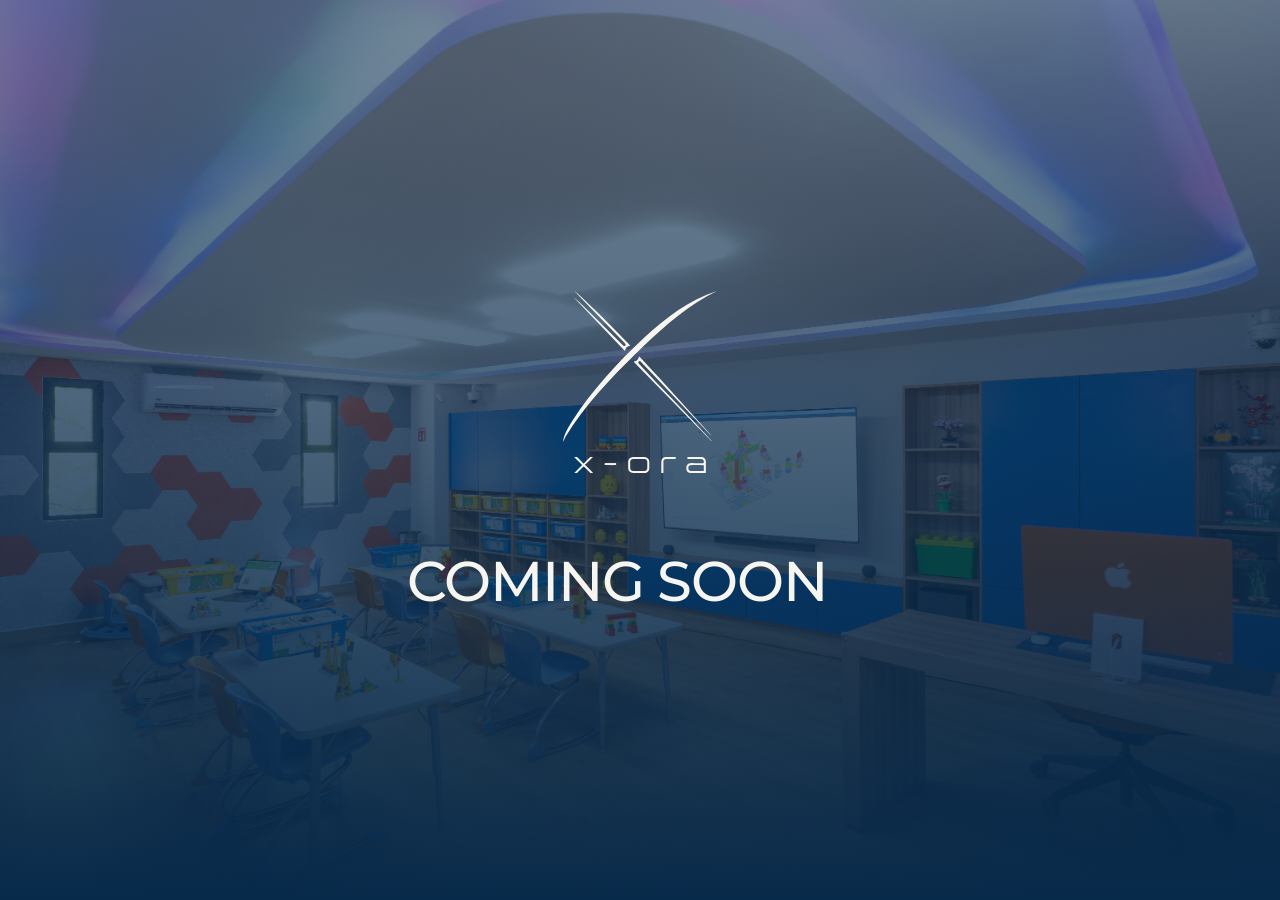
==== commit c8bfb4fa: "Convierte index.html en pantalla Coming Soon y home.html en la home real - index.html pasa a ser el " ====
--- a/index.html
+++ b/index.html
@@ -1,212 +1,32 @@
 <!DOCTYPE html>
-<html lang="es">
+<html lang="es" class="no-scroll">
 <head>
     <meta charset="UTF-8">
     <meta name="viewport" content="width=device-width, initial-scale=1.0">
-    <title>X-ORA | De la incógnita a la primera luz</title>
+    <title>X-ORA | Coming Soon</title>
 
     <!-- Importación de Tipografías según el manual -->
     <link rel="preconnect" href="https://fonts.googleapis.com">
-    <link href="https://fonts.googleapis.com/css2?family=Inter:wght@400;600&family=Montserrat:wght@600;700&display=swap" rel="stylesheet">
+    <link href="https://fonts.googleapis.com/css2?family=Inter:wght@400;600&family=Montserrat:wght@400;600;700&display=swap" rel="stylesheet">
 
     <!-- Enlace al archivo CSS externo -->
     <link rel="stylesheet" href="styles.css">
+</head>
+<body class="no-scroll">
 
-    <!-- Decide, antes del primer pintado, si la intro debe reproducirse o saltarse esta carga
-         (evita el parpadeo de mostrarla y ocultarla después con JS diferido) -->
-    <script>
-    (function () {
-        try {
-            if (sessionStorage.getItem('xoraIntroSeen')) {
-                document.documentElement.classList.add('intro-skip');
-            } else {
-                document.documentElement.classList.add('no-scroll', 'intro-pending');
-            }
-        } catch (e) {}
-    })();
-    </script>
-</head>
-<body>
+    <!-- COMING SOON: página de entrada del sitio. Foto del taller de X-ORA Studio como
+         fondo a pantalla completa, oscurecida con .hero-overlay para que el logo y los
+         títulos en blanco hueso sigan siendo legibles. -->
+    <section class="hero hero-coming-soon">
+        <img class="hero-bg" src="assets/Interiores -6.jpg" alt="" aria-hidden="true" loading="eager" fetchpriority="high">
+        <div class="hero-overlay" aria-hidden="true"></div>
 
-    <!-- INTRO: RECREACIÓN EN CÓDIGO DEL VIDEO DE MARCA X-ORA.mp4 -->
-    <div class="intro" id="introOverlay" aria-hidden="true">
-        <h1 class="intro-title">
-            <span class="intro-letter">X</span><span class="intro-letter intro-accent">-</span><span class="intro-letter">O</span><span class="intro-letter">R</span><span class="intro-letter">A</span>
-        </h1>
-        <div class="intro-blocks" aria-hidden="true">
-            <span class="intro-block intro-block-electrico"></span>
-            <span class="intro-block intro-block-naranja"></span>
-            <span class="intro-block intro-block-crema"></span>
-        </div>
-    </div>
+        <img class="hero-logo-coming" src="assets/Logo_Texto.svg" alt="X-ORA" width="410" height="484">
 
-    <!-- NAV BAR CLÁSICA SUPERIOR (LOGO IZQUIERDA + ENLACES, SIEMPRE VISIBLE) -->
-    <nav class="top-nav" aria-label="Navegación principal">
-        <a href="index.html" class="top-nav-logo" aria-label="X-ORA — Inicio">
-            <img src="assets/Logo.svg" alt="X-ORA" width="38" height="37">
-        </a>
-
-        <button type="button" class="nav-toggle" id="navToggle" aria-label="Abrir menú de navegación" aria-expanded="false" aria-controls="navLinks">
-            <span class="nav-toggle-bar"></span>
-            <span class="nav-toggle-bar"></span>
-            <span class="nav-toggle-bar"></span>
-        </button>
-
-        <div class="top-nav-links" id="navLinks">
-            <a href="index.html" class="active-nav">Inicio</a>
-            <a href="about.html">Nosotros</a>
-            <a href="services.html">Services</a>
-            <a href="studio.html">Studio</a>
-            <a href="contacto.html">Contacto</a>
-        </div>
-    </nav>
-
-    <!-- BOTÓN FLOTANTE DE WHATSAPP: redirige a Contacto -->
-    <a href="contacto.html" class="whatsapp-float" aria-label="Contáctanos por WhatsApp">
-        <svg viewBox="0 0 32 32" aria-hidden="true"><path d="M16.02 3C9.4 3 4 8.4 4 15.02c0 2.4.7 4.62 1.9 6.5L4 29l7.66-1.86a12.9 12.9 0 0 0 4.36.76h.01c6.62 0 12.02-5.4 12.02-12.02C28.05 8.4 22.65 3 16.02 3Zm0 21.9c-1.68 0-3.32-.44-4.75-1.28l-.34-.2-3.63.88.96-3.55-.22-.36a9.86 9.86 0 0 1-1.51-5.37c0-5.47 4.45-9.92 9.92-9.92a9.86 9.86 0 0 1 7.02 2.9 9.86 9.86 0 0 1 2.9 7.02c0 5.47-4.46 9.92-9.92 9.92l.57-.04Zm5.44-7.43c-.3-.15-1.76-.87-2.03-.97-.27-.1-.47-.15-.67.15-.2.3-.77.97-.94 1.17-.17.2-.35.22-.65.07-.3-.15-1.25-.46-2.38-1.47-.88-.78-1.47-1.75-1.65-2.05-.17-.3-.02-.46.13-.61.14-.14.3-.35.45-.52.15-.17.2-.3.3-.5.1-.2.05-.37-.02-.52-.08-.15-.67-1.62-.92-2.22-.24-.58-.49-.5-.67-.51h-.57c-.2 0-.52.07-.79.37-.27.3-1.04 1.02-1.04 2.48s1.07 2.87 1.22 3.07c.15.2 2.1 3.2 5.08 4.49.71.3 1.26.49 1.69.63.71.23 1.36.2 1.87.12.57-.08 1.76-.72 2.01-1.42.25-.7.25-1.3.17-1.42-.07-.13-.27-.2-.57-.35Z"/></svg>
-    </a>
-
-    <!-- HERO / FILOSOFÍA -->
-    <section class="hero hero-home">
-        <div class="hero-logo-mark" aria-hidden="true">
-            <svg viewBox="87 0 410 402" xmlns="http://www.w3.org/2000/svg">
-                <path d="M496.52,0l-25.61,13.1c-71.83,40.57-133.42,97.5-191.95,154.98-67.45,66.23-135.01,137.23-184.69,218.06l-7.09,14.81c2.62-20.58,14.08-39.15,24.95-56.37,49.19-77.93,122.83-158.13,190.51-220.64C358.9,71.97,422.71,23.61,496.52,0Z"/>
-                <path d="M482.71,385.33c-63.94-65.62-125.97-133.09-189.93-198.71-3.23-1.92-6.26,1.72-5,5.01,59.55,64.77,122.03,126.95,181.44,191.89,3.79,4.15,8.12,8.67,11.7,12.91.57.67,1.45.98,1.19,2.1l-205.9-209.15-.57-2.13c7.2.08,13.5-6.7,13.21-13.81,2.44,2.01,4.73,4.3,6.91,6.59,61.54,64.96,120.44,132.45,181.27,198.07l5.69,7.21Z"/>
-                <path d="M265.44,145.24c-7.33-.1-12.14,6.1-13.17,12.86l-1.22.34L116.59,18c1.03.6,2.1,1.31,3,2.09,13.8,11.84,27.91,26.02,41.12,38.71,29.48,28.32,57.95,57.71,87.02,86.44,4.52,3.37,8.25-1.79,4.5-5.7L118.39,1.2c1.19,0,2.39,1.1,3.29,1.81,16.11,12.88,34.13,31.57,49.25,46.19,27.32,26.42,54.98,53.91,81.33,81.33,3.1,3.22,10.5,10.16,12.6,13.21.35.51.84.59.59,1.51Z"/>
-            </svg>
-        </div>
-        <div class="hero-content">
-            <h1 class="hero-title">
-                <span class="line"><span class="line-inner">X - ORA</span></span>
-            </h1>
-            <p class="hero-slogan">De la incógnita a la primera luz</p>
-            <div class="hero-cta-row">
-                <p class="hero-desc">Ofrecemos ingeniería de campo, integración y soporte técnico para sistemas de potencia y control crítico, y formamos a niños de 5 a 9 años en ingeniería aplicada a través de X-ORA Studio.</p>
-                <a href="#manifesto" class="btn btn-studio-solid hero-cta">Conoce más</a>
-            </div>
-        </div>
-    </section>
-
-    <!-- MANIFIESTO: X-ORA COMO MARCA MADRE -->
-    <section class="manifesto" id="manifesto" aria-labelledby="manifesto-title">
-        <div class="manifesto-inner reveal">
-            <div class="manifesto-text">
-                <h2 id="manifesto-title">Origen</h2>
-                <p>
-                    X-ORA es una marca de tecnología e ingeniería que diseña, integra y activa sistemas, experiencias y aprendizajes. Aplicamos el mismo pensamiento de ingeniería a dos terrenos distintos: la infraestructura de potencia y control crítico, y la formación temprana en ingeniería aplicada.
-                </p>
-            </div>
-        </div>
-        <p class="manifesto-lead reveal">
-            Conoce nuestras dos ramas
-            <span class="manifesto-lead-arrow" aria-hidden="true"></span>
+        <p class="hero-title-xl">
+            <span class="line"><span class="line-inner">Coming Soon</span></span><span class="hero-dots" aria-hidden="true"><span class="dot">.</span><span class="dot">.</span><span class="dot">.</span></span>
         </p>
     </section>
-
-    <!-- SWITCH X — ORA: TRANSICIÓN DE TERRITORIO -->
-    <section class="switch-section reveal" aria-labelledby="switch-title">
-        <h2 id="switch-title" class="sr-only">Selecciona un territorio X-ORA</h2>
-
-        <div class="xora-diagonal" id="xoraDiagonal" role="radiogroup" aria-label="Cambiar entre X-ORA Services y X-ORA Studio" data-territory="services">
-            <button type="button" class="diagonal-half diagonal-services is-active" id="segServices" role="radio" aria-checked="true" data-target="services"><span><span class="diagonal-check" aria-hidden="true"></span>Services</span></button>
-            <button type="button" class="diagonal-half diagonal-studio" id="segStudio" role="radio" aria-checked="false" tabindex="-1" data-target="studio"><span><span class="diagonal-check" aria-hidden="true"></span>Studio</span></button>
-        </div>
-
-        <p class="sr-only" id="switchAnnounce" role="status" aria-live="polite"></p>
-    </section>
-
-    <!-- PANEL DE TERRITORIO -->
-    <div class="territory-wrapper" id="territoryWrapper" data-territory="services">
-        <span class="territory-bg territory-bg-services" aria-hidden="true"></span>
-        <span class="territory-bg territory-bg-studio" aria-hidden="true"></span>
-
-        <!-- Muro de fotos oversized de Studio: vive al nivel del wrapper (no dentro del panel)
-             para anclarse a su altura fija y estable; el panel puede ser más bajo que el
-             wrapper y, si la galería colgara de él, su sangrado ya no llegaría al footer. Se
-             sale por arriba/abajo (lo tapan el switch y el footer) igual que el logo del hero.
-             3 tiras verticales, mitad sube y mitad baja, en loop infinito. Puramente
-             decorativo -> aria-hidden + alt vacío. -->
-        <div class="studio-gallery" aria-hidden="true">
-            <div class="gallery-rotate">
-                <div class="gallery-col gallery-col-up">
-                    <div class="gallery-track">
-                        <img src="assets/Studio/web/1.jpg" alt="" loading="lazy">
-                        <img src="assets/Studio/web/2.jpg" alt="" loading="lazy">
-                        <img src="assets/Studio/web/3.jpg" alt="" loading="lazy">
-                        <img src="assets/Studio/web/1.jpg" alt="" loading="lazy">
-                        <img src="assets/Studio/web/2.jpg" alt="" loading="lazy">
-                        <img src="assets/Studio/web/3.jpg" alt="" loading="lazy">
-                    </div>
-                </div>
-                <div class="gallery-col gallery-col-down">
-                    <div class="gallery-track">
-                        <img src="assets/Studio/web/4.jpg" alt="" loading="lazy">
-                        <img src="assets/Studio/web/5.jpg" alt="" loading="lazy">
-                        <img src="assets/Studio/web/6.jpg" alt="" loading="lazy">
-                        <img src="assets/Studio/web/4.jpg" alt="" loading="lazy">
-                        <img src="assets/Studio/web/5.jpg" alt="" loading="lazy">
-                        <img src="assets/Studio/web/6.jpg" alt="" loading="lazy">
-                    </div>
-                </div>
-                <div class="gallery-col gallery-col-up">
-                    <div class="gallery-track">
-                        <img src="assets/Studio/web/7.jpg" alt="" loading="lazy">
-                        <img src="assets/Studio/web/1.jpg" alt="" loading="lazy">
-                        <img src="assets/Studio/web/4.jpg" alt="" loading="lazy">
-                        <img src="assets/Studio/web/7.jpg" alt="" loading="lazy">
-                        <img src="assets/Studio/web/1.jpg" alt="" loading="lazy">
-                        <img src="assets/Studio/web/4.jpg" alt="" loading="lazy">
-                    </div>
-                </div>
-            </div>
-        </div>
-
-        <article class="territory-panel" id="panel-services" data-panel="services">
-            <div class="services-panel-content">
-                <h2>X - ORA Services</h2>
-                <p>Brindamos ingeniería de campo, integración, comisionamiento y soporte técnico para sistemas de potencia y control crítico: desde el control de generadores hasta el diagnóstico de causa raíz en sitio.</p>
-                <p>Desarrollamos soluciones avanzadas que van desde sistemas de control de generadores y controles de paralelismo, hasta sistemas de transferencia automática de potencia, te garantizamos una coordinación de ingeniería impecable</p>
-                <p>Conoce nuestro portafolio de servicios.</p>
-                <a href="services.html" class="btn btn-services"><span>Conoce Services</span><span class="btn-arrow" aria-hidden="true">→</span></a>
-            </div>
-            <div class="services-panel-media" aria-hidden="true">
-                <img src="assets/Services/1.jpeg" alt="" loading="lazy">
-            </div>
-        </article>
-
-        <article class="territory-panel" id="panel-studio" data-panel="studio" hidden>
-            <div class="territory-text">
-                <h2>X - ORA Studio</h2>
-                <p>X-ORA Studio es un espacio de ingeniería y tecnología para niños de 5 a 9 años que construyen, prueban y programan sus propias soluciones en lugar de solo consumir tecnología.</p>
-
-                <p>Cada sesión combina retos técnicos guiados con kits LEGO Education, sensores y programación, en grupos reducidos dentro de un taller diseñado para la concentración.</p>
-
-                <p>Conoce el modelo de aprendizaje o agenda una visita al Studio.</p>
-
-                <a href="studio.html" class="btn btn-studio"><span>Conoce Studio</span><span class="btn-arrow" aria-hidden="true">→</span></a>
-            </div>
-        </article>
-    </div>
-
-    <!-- PIE DE PÁGINA -->
-    <footer>
-        <div class="footer-inner">
-            <p class="footer-copy">&copy; 2026 X-ORA. Transformando la complejidad en ejecución real.</p>
-            <div class="footer-contact">
-                <a href="tel:+525512345678">+52 (55) 1234 5678</a>
-                <span>Av. San Juan 77-Loc 15, Chapultepec, Cuernavaca, Mor.</span>
-                <!-- TODO: reemplazar "#" con los enlaces reales de Instagram y Facebook de x-ora -->
-                <span class="footer-social">
-                    <a href="#" target="_blank" rel="noopener" aria-label="Instagram de X-ORA">
-                        <svg viewBox="0 0 24 24" aria-hidden="true"><path d="M12 2c2.72 0 3.06.01 4.12.06 1.06.05 1.79.22 2.43.47.66.26 1.22.6 1.77 1.15.5.5.87 1.03 1.15 1.72.25.63.42 1.36.47 2.42.05 1.06.06 1.4.06 4.12s-.01 3.06-.06 4.12c-.05 1.06-.22 1.79-.47 2.43a4.9 4.9 0 0 1-1.15 1.77c-.5.5-1.03.87-1.72 1.15-.63.25-1.36.42-2.42.47-1.06.05-1.4.06-4.12.06s-3.06-.01-4.12-.06c-1.06-.05-1.79-.22-2.43-.47a4.9 4.9 0 0 1-1.77-1.15 4.9 4.9 0 0 1-1.15-1.72c-.25-.63-.42-1.36-.47-2.42C2.01 15.06 2 14.72 2 12s.01-3.06.06-4.12c.05-1.06.22-1.79.47-2.43.26-.66.6-1.22 1.15-1.77.5-.5 1.03-.87 1.72-1.15.63-.25 1.36-.42 2.42-.47C8.94 2.01 9.28 2 12 2Zm0 1.8c-2.67 0-2.99.01-4.04.06-.87.04-1.34.18-1.65.3-.42.16-.72.36-1.03.67-.31.31-.5.6-.67 1.03-.12.31-.26.78-.3 1.65C4.26 8.56 4.25 8.88 4.25 11.55v.45c0 2.67.01 2.99.06 4.04.04.87.18 1.34.3 1.65.16.42.36.72.67 1.03.31.31.6.5 1.03.67.31.12.78.26 1.65.3 1.05.05 1.37.06 4.04.06s2.99-.01 4.04-.06c.87-.04 1.34-.18 1.65-.3.42-.16.72-.36 1.03-.67.31-.31.5-.6.67-1.03.12-.31.26-.78.3-1.65.05-1.05.06-1.37.06-4.04s-.01-2.99-.06-4.04c-.04-.87-.18-1.34-.3-1.65-.16-.42-.36-.72-.67-1.03a2.8 2.8 0 0 0-1.03-.67c-.31-.12-.78-.26-1.65-.3-1.05-.05-1.37-.06-4.04-.06ZM12 7.35A4.65 4.65 0 1 1 12 16.65 4.65 4.65 0 0 1 12 7.35Zm0 1.8a2.85 2.85 0 1 0 0 5.7 2.85 2.85 0 0 0 0-5.7Zm4.84-2a1.08 1.08 0 1 1 0 2.16 1.08 1.08 0 0 1 0-2.16Z"/></svg>
-                    </a>
-                    <a href="#" target="_blank" rel="noopener" aria-label="Facebook de X-ORA">
-                        <svg viewBox="0 0 24 24" aria-hidden="true"><path d="M13.5 22v-8.4h2.82l.42-3.28H13.5V8.24c0-.95.26-1.6 1.62-1.6h1.74V3.72C16.55 3.65 15.55 3.56 14.38 3.56c-2.46 0-4.14 1.5-4.14 4.26v2.5H7.4v3.28h2.84V22Z"/></svg>
-                    </a>
-                </span>
-            </div>
-        </div>
-    </footer>
 
     <!-- Enlace al archivo JavaScript externo -->
     <script src="script.js"></script>
--- a/styles.css
+++ b/styles.css
@@ -228,7 +228,7 @@
     overflow: hidden;
 }
 
-.hero-video {
+.hero-bg {
     position: absolute;
     inset: 0;
     width: 100%;
@@ -237,11 +237,13 @@
     z-index: 0;
 }
 
+/* Oscurece la foto de fondo lo suficiente para que el texto en blanco hueso siga siendo
+   legible sobre un interior claro y saturado de color (ver .hero-coming-soon). */
 .hero-overlay {
     position: absolute;
     inset: 0;
     z-index: 1;
-    background: linear-gradient(180deg, rgba(8, 42, 74, 0.1) 0%, rgba(8, 42, 74, 0.55) 45%, rgba(8, 42, 74, 0.7) 65%, var(--azul-medianoche) 100%);
+    background: linear-gradient(180deg, rgba(8, 42, 74, 0.55) 0%, rgba(8, 42, 74, 0.72) 45%, rgba(8, 42, 74, 0.82) 65%, var(--azul-medianoche) 100%);
 }
 
 .hero-logo-coming,
@@ -254,13 +256,14 @@
 /* Logo centrado sobre el titular X-ORA (Coming Soon y Home) */
 .hero-logo-coming {
     display: block;
-    width: clamp(44px, 6vw, 72px);
+    width: clamp(90px, 12vw, 250px);
     height: auto;
     margin: 0 auto clamp(1rem, 2.5vh, 1.6rem);
+    margin-bottom: 5rem;
 }
 
 .hero-title {
-    font-size: 3.5rem;
+    font-size: 3rem;
     margin-bottom: 1rem;
 }
 
@@ -282,6 +285,11 @@
     margin: 0 auto clamp(2.6rem, 7vh, 4.5rem);
 }
 
+/* Sin franja naranja al pie del hero de Coming Soon (index.html) */
+.hero-coming-soon {
+    border-bottom: none;
+}
+
 /* Titular principal: una sola línea centrada, dominante pero contenida */
 .hero-title-xl {
     position: relative;
@@ -292,10 +300,10 @@
     justify-content: center;
     white-space: nowrap;
     font-family: 'Montserrat', sans-serif;
-    font-weight: 700;
+    font-weight: 500;
     text-transform: uppercase;
     color: var(--blanco);
-    font-size: clamp(2.4rem, 6.5vw, 5.5rem);
+    font-size: clamp(2.4rem, 6.5vw, 3.5rem);
     line-height: 1;
     letter-spacing: -0.02em;
     margin: 0;
